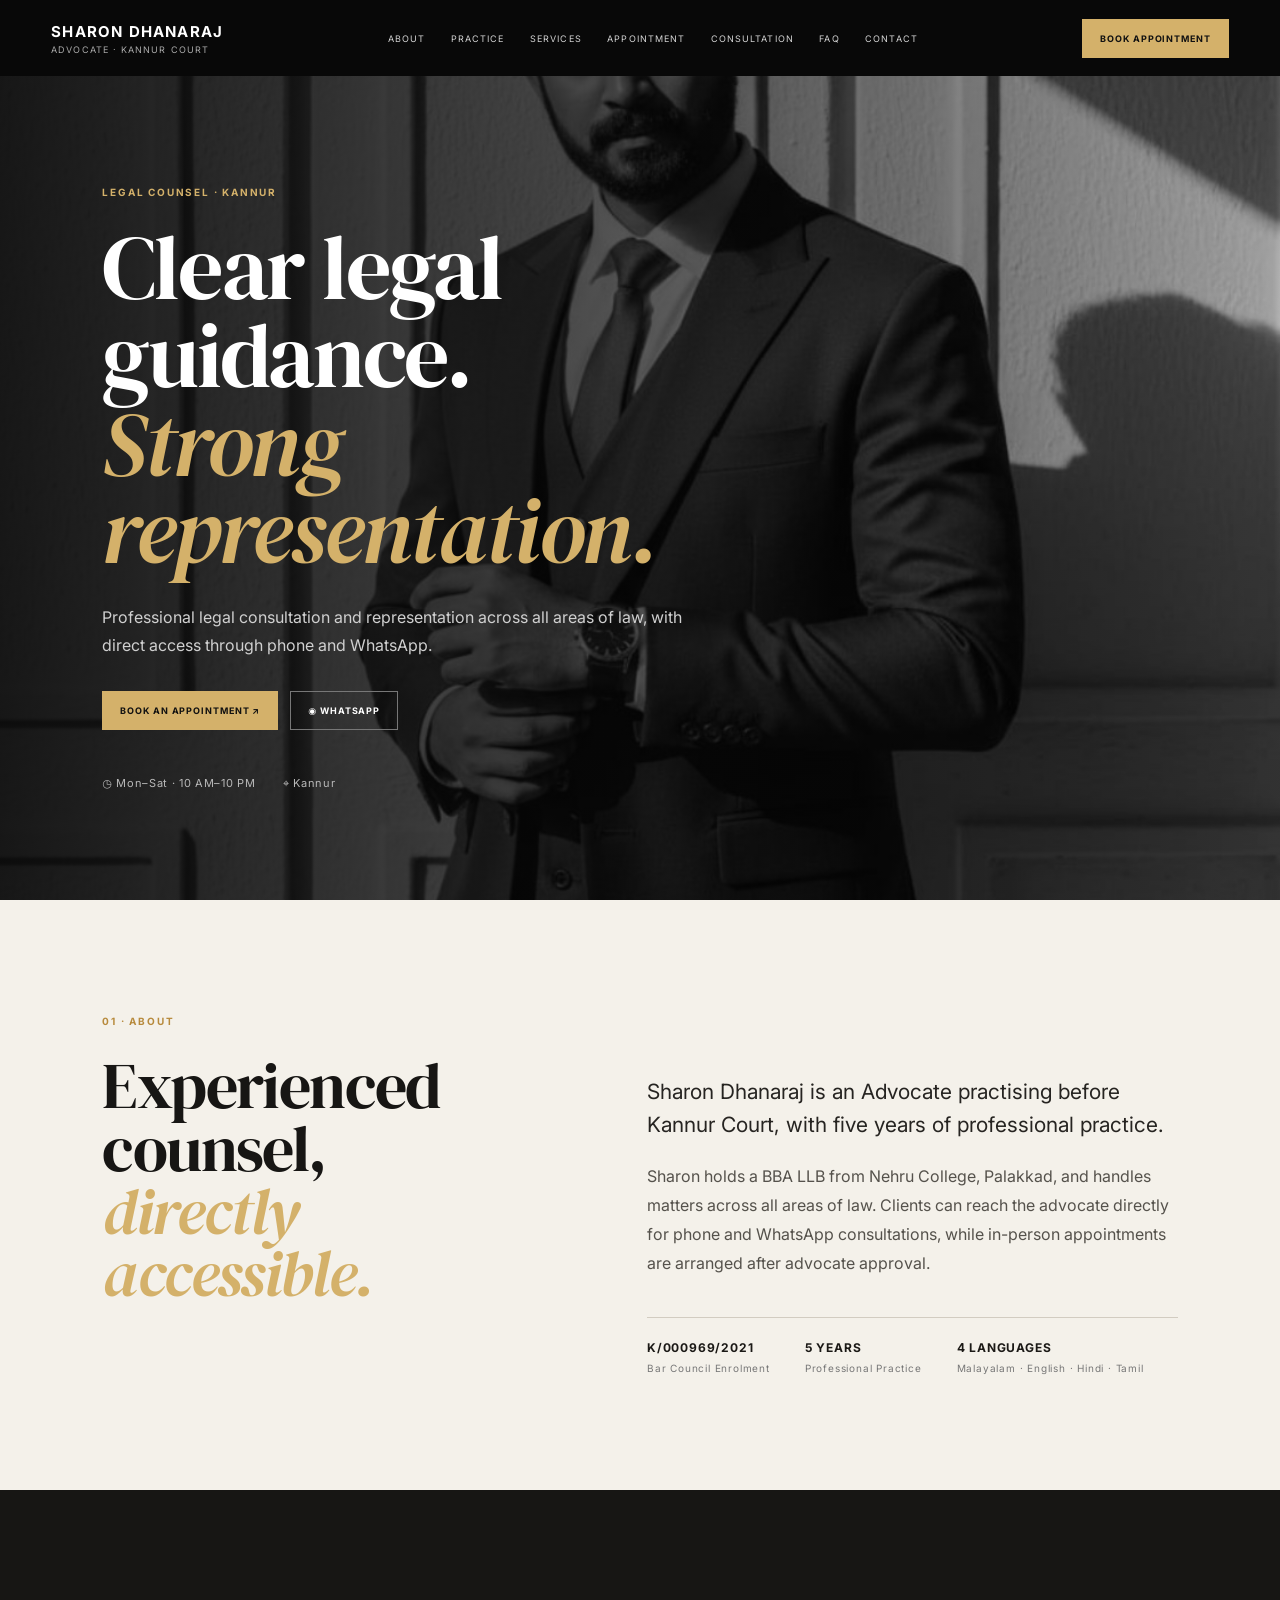
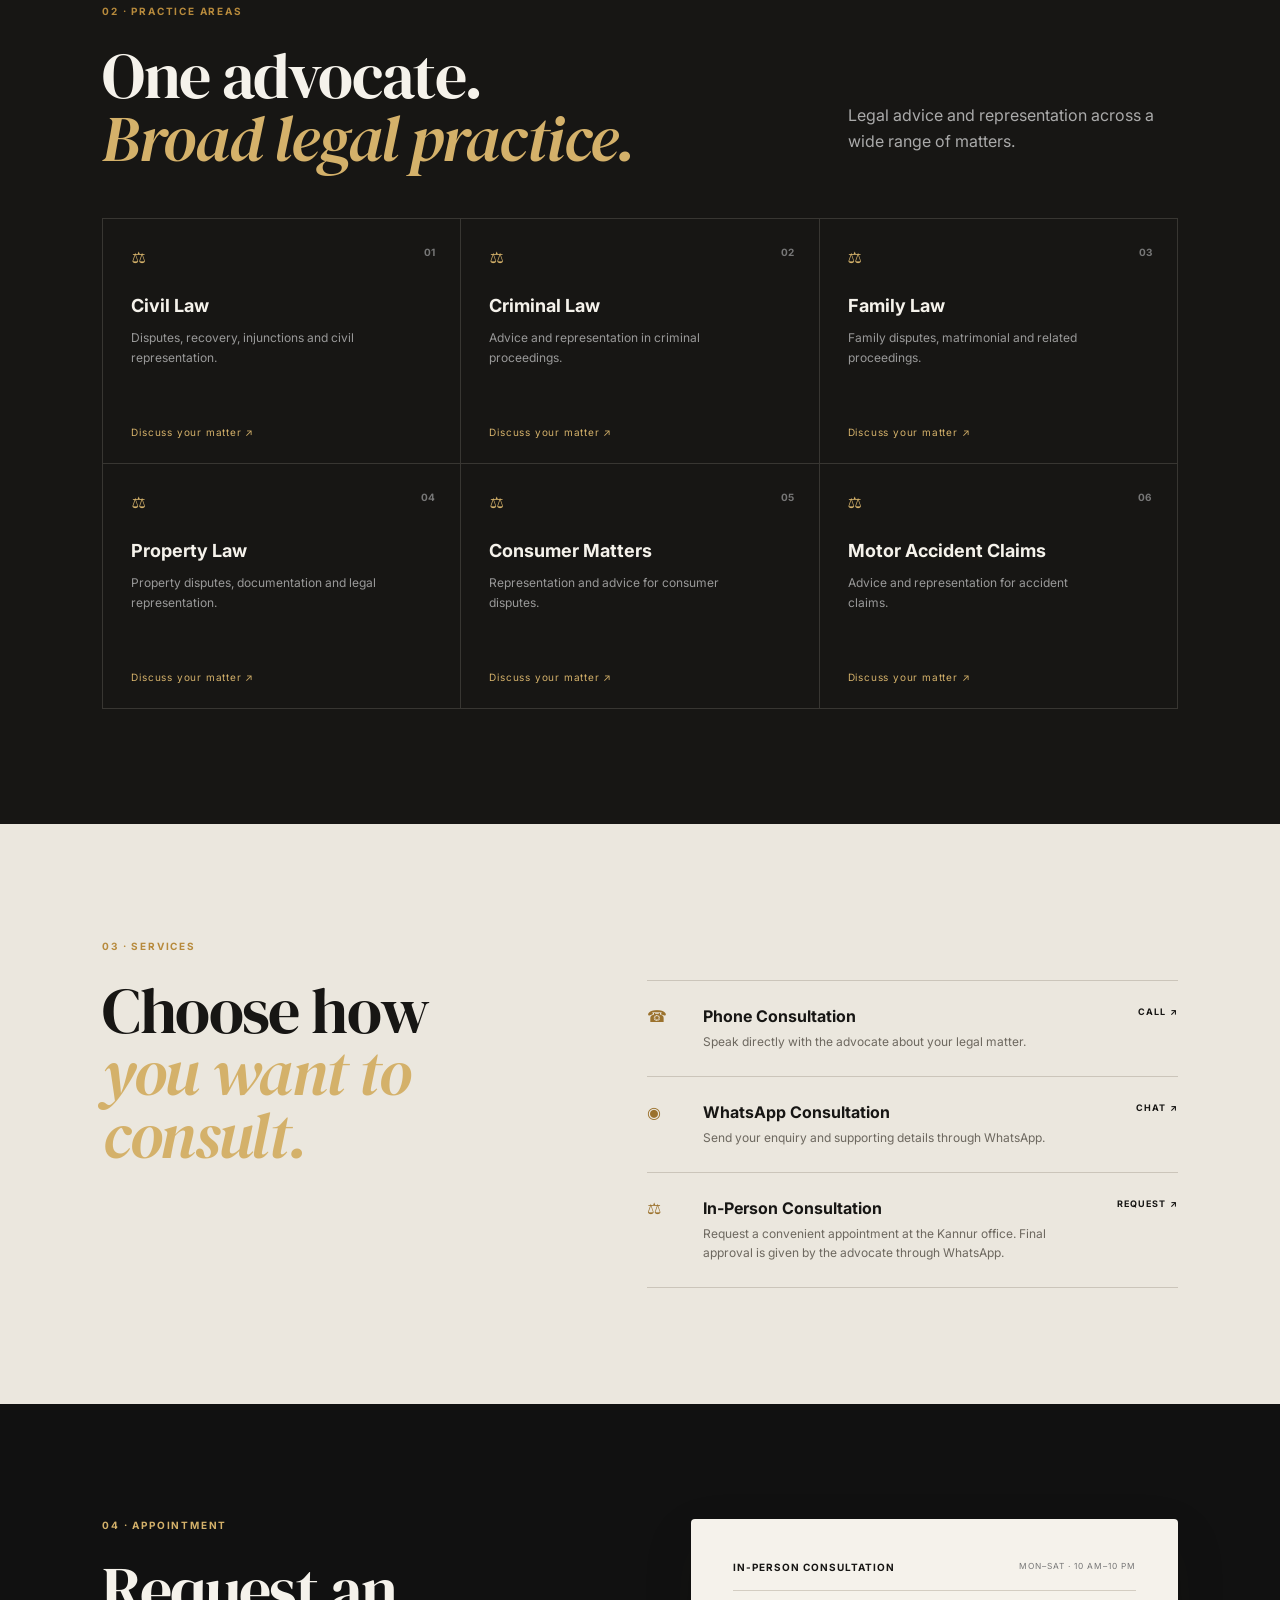
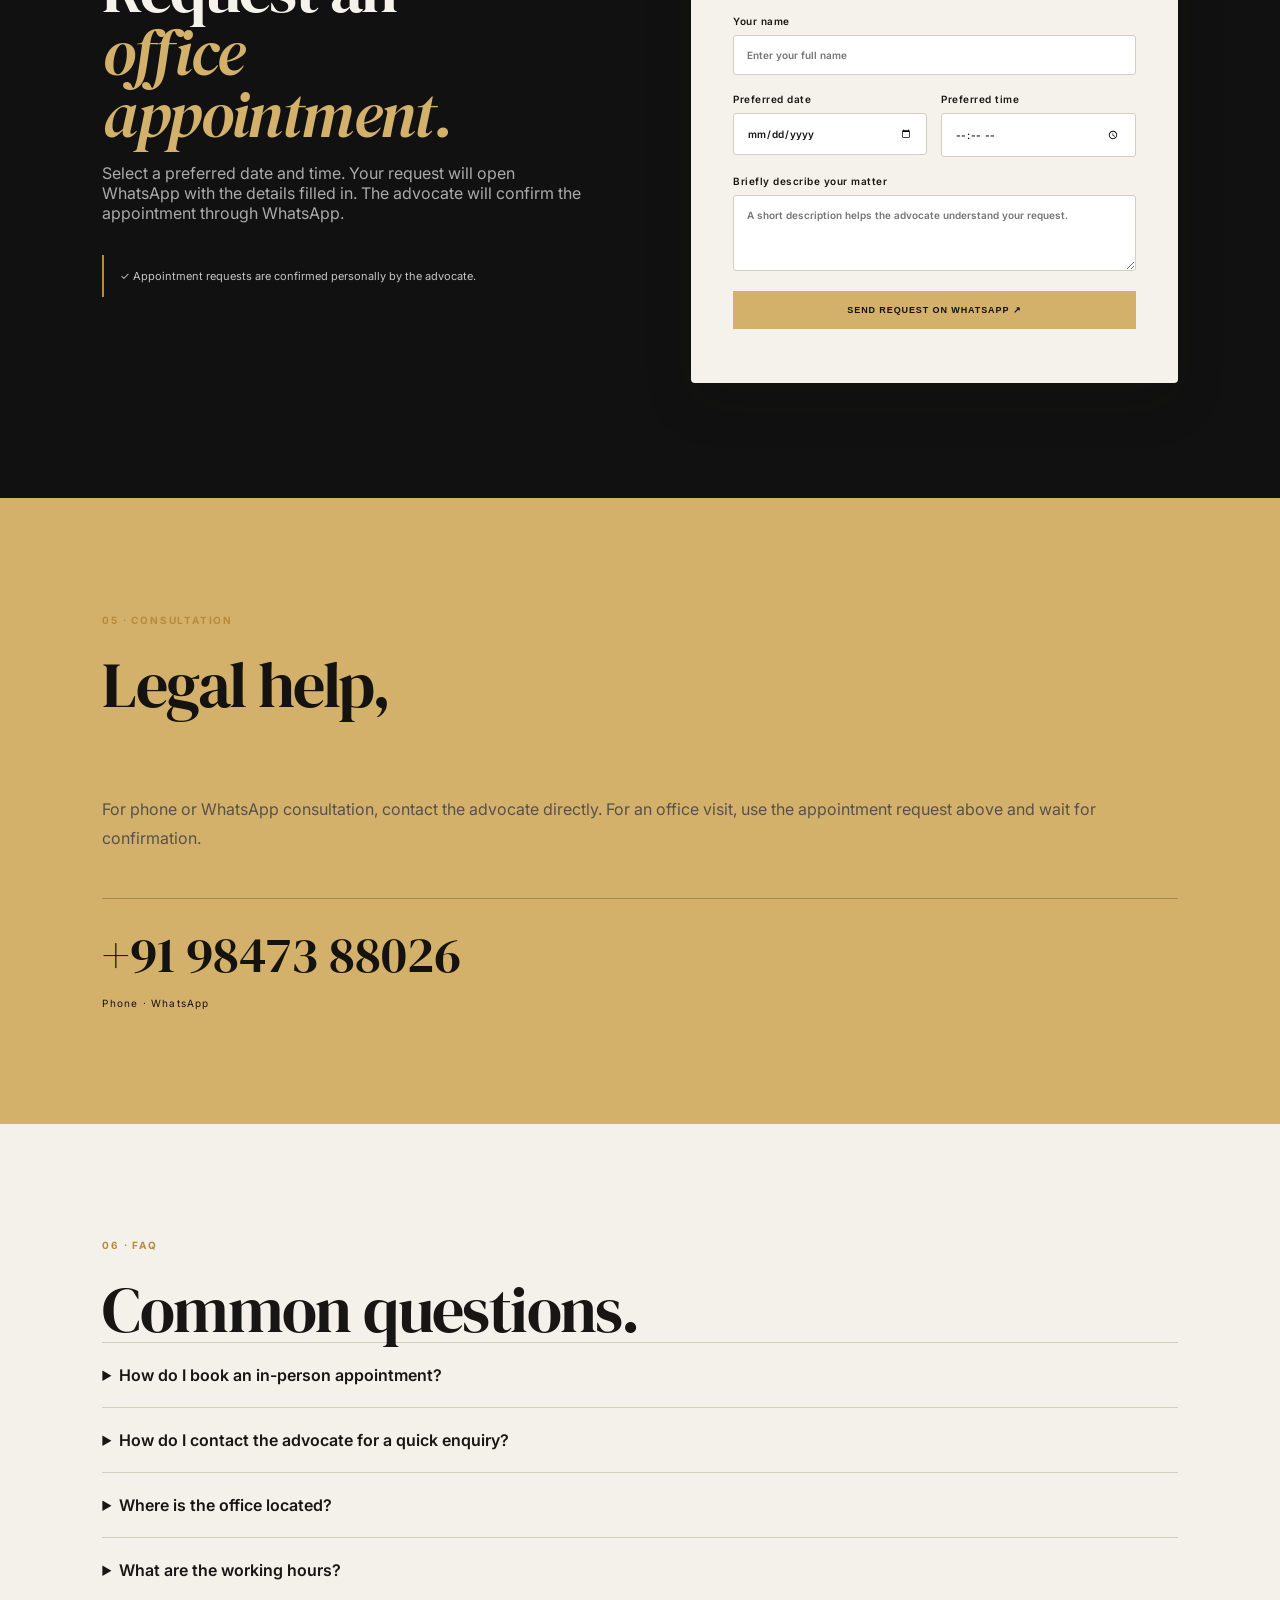
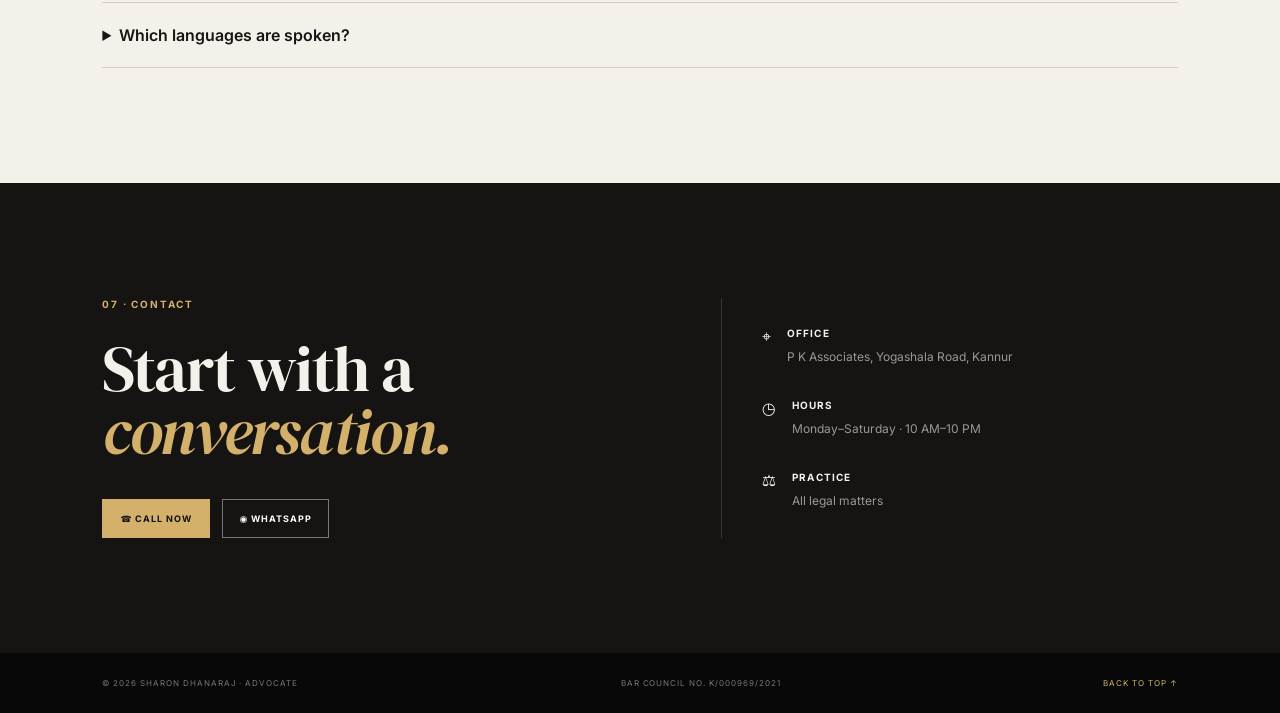
==== index.html @ 0e13aa02 "Add files via upload" ====
<!doctype html>
<html lang="en">
<head>
  <meta charset="utf-8">
  <meta name="viewport" content="width=device-width, initial-scale=1">
  <title>Sharon Dhanaraj | Advocate, Kannur Court</title>
  <meta name="description" content="Sharon Dhanaraj, Advocate practising before Kannur Court. Legal consultation and representation across all areas of law.">
  <link rel="preconnect" href="https://fonts.googleapis.com">
  <link rel="preconnect" href="https://fonts.gstatic.com" crossorigin>
  <link href="https://fonts.googleapis.com/css2?family=DM+Serif+Display&family=Inter:wght@400;500;600;700&display=swap" rel="stylesheet">
  <link rel="stylesheet" href="style.css">
</head>
<body>
<header class="nav">
  <a class="brand" href="#home"><span>SHARON DHANARAJ</span><small>ADVOCATE · KANNUR COURT</small></a>
  <nav class="nav-links">
    <a href="#about">ABOUT</a><a href="#practice">PRACTICE</a><a href="#services">SERVICES</a>
    <a href="#appointment">APPOINTMENT</a><a href="#consultation">CONSULTATION</a><a href="#faq">FAQ</a><a href="#contact">CONTACT</a>
  </nav>
  <a class="nav-cta" href="#appointment">BOOK APPOINTMENT</a>
</header>

<main>
<section id="home" class="hero">
  <div class="hero-image"></div><div class="hero-overlay"></div>
  <div class="hero-content">
    <div class="eyebrow">LEGAL COUNSEL · KANNUR</div>
    <h1>Clear legal guidance.<br><em>Strong representation.</em></h1>
    <p>Professional legal consultation and representation across all areas of law, with direct access through phone and WhatsApp.</p>
    <div class="actions">
      <a class="button" href="#appointment">BOOK AN APPOINTMENT ↗</a>
      <a class="button outline" target="_blank" rel="noopener" href="https://wa.me/919847388026?text=Hello%20Advocate%20Sharon%20Dhanaraj%2C%20I%20would%20like%20to%20discuss%20a%20legal%20matter.">◉ WHATSAPP</a>
    </div>
    <div class="hero-meta"><span>◷ Mon–Sat · 10 AM–10 PM</span><span>⌖ Kannur</span></div>
  </div>
</section>

<section id="about" class="light section">
  <div class="label">01 · ABOUT</div>
  <div class="two-col">
    <h2>Experienced counsel,<br><em>directly accessible.</em></h2>
    <div>
      <p class="lead">Sharon Dhanaraj is an Advocate practising before Kannur Court, with five years of professional practice.</p>
      <p>Sharon holds a BBA LLB from Nehru College, Palakkad, and handles matters across all areas of law. Clients can reach the advocate directly for phone and WhatsApp consultations, while in-person appointments are arranged after advocate approval.</p>
      <div class="credentials">
        <span><strong>K/000969/2021</strong>Bar Council Enrolment</span>
        <span><strong>5 YEARS</strong>Professional Practice</span>
        <span><strong>4 LANGUAGES</strong>Malayalam · English · Hindi · Tamil</span>
      </div>
    </div>
  </div>
</section>

<section id="practice" class="dark section">
  <div class="label">02 · PRACTICE AREAS</div>
  <div class="heading-row"><h2>One advocate.<br><em>Broad legal practice.</em></h2><p>Legal advice and representation across a wide range of matters.</p></div>
  <div class="cards">
    <article><b>01</b><span>⚖</span><h3>Civil Law</h3><p>Disputes, recovery, injunctions and civil representation.</p><a href="#appointment">Discuss your matter ↗</a></article>
    <article><b>02</b><span>⚖</span><h3>Criminal Law</h3><p>Advice and representation in criminal proceedings.</p><a href="#appointment">Discuss your matter ↗</a></article>
    <article><b>03</b><span>⚖</span><h3>Family Law</h3><p>Family disputes, matrimonial and related proceedings.</p><a href="#appointment">Discuss your matter ↗</a></article>
    <article><b>04</b><span>⚖</span><h3>Property Law</h3><p>Property disputes, documentation and legal representation.</p><a href="#appointment">Discuss your matter ↗</a></article>
    <article><b>05</b><span>⚖</span><h3>Consumer Matters</h3><p>Representation and advice for consumer disputes.</p><a href="#appointment">Discuss your matter ↗</a></article>
    <article><b>06</b><span>⚖</span><h3>Motor Accident Claims</h3><p>Advice and representation for accident claims.</p><a href="#appointment">Discuss your matter ↗</a></article>
  </div>
</section>

<section id="services" class="section warm">
  <div class="label">03 · SERVICES</div>
  <div class="two-col">
    <h2>Choose how<br><em>you want to consult.</em></h2>
    <div class="service-list">
      <div><span>☎</span><div><h3>Phone Consultation</h3><p>Speak directly with the advocate about your legal matter.</p></div><a href="tel:+919847388026">CALL ↗</a></div>
      <div><span>◉</span><div><h3>WhatsApp Consultation</h3><p>Send your enquiry and supporting details through WhatsApp.</p></div><a target="_blank" rel="noopener" href="https://wa.me/919847388026?text=Hello%20Advocate%20Sharon%20Dhanaraj%2C%20I%20would%20like%20a%20WhatsApp%20consultation.">CHAT ↗</a></div>
      <div><span>⚖</span><div><h3>In-Person Consultation</h3><p>Request a convenient appointment at the Kannur office. Final approval is given by the advocate through WhatsApp.</p></div><a href="#appointment">REQUEST ↗</a></div>
    </div>
  </div>
</section>

<section id="appointment" class="booking section">
  <div>
    <div class="label">04 · APPOINTMENT</div>
    <h2>Request an<br><em>office appointment.</em></h2>
    <p>Select a preferred date and time. Your request will open WhatsApp with the details filled in. The advocate will confirm the appointment through WhatsApp.</p>
    <div class="approval">✓ Appointment requests are confirmed personally by the advocate.</div>
  </div>
  <form id="booking-form" class="form-card">
    <div class="form-title"><strong>IN-PERSON CONSULTATION</strong><small>MON–SAT · 10 AM–10 PM</small></div>
    <label>Your name<input id="name" required placeholder="Enter your full name"></label>
    <div class="form-row">
      <label>Preferred date<input id="date" type="date" required></label>
      <label>Preferred time<input id="time" type="time" required></label>
    </div>
    <label>Briefly describe your matter<textarea id="matter" rows="4" placeholder="A short description helps the advocate understand your request."></textarea></label>
    <button class="button submit" type="submit">SEND REQUEST ON WHATSAPP ↗</button>
    <p id="status" class="status"></p>
  </form>
</section>

<section id="consultation" class="gold section">
  <div><div class="label">05 · CONSULTATION</div><h2>Legal help,<br><em>without the runaround.</em></h2></div>
  <div><p>For phone or WhatsApp consultation, contact the advocate directly. For an office visit, use the appointment request above and wait for confirmation.</p>
    <div class="big-contact"><a href="tel:+919847388026">+91 98473 88026</a><span>Phone · WhatsApp</span></div>
  </div>
</section>

<section id="faq" class="light section">
  <div class="label">06 · FAQ</div><h2>Common questions.</h2>
  <div class="faq">
    <details><summary>How do I book an in-person appointment?</summary><p>Use the appointment form, select your preferred date and time, then send the request through WhatsApp. The advocate will review the request and confirm it through WhatsApp.</p></details>
    <details><summary>How do I contact the advocate for a quick enquiry?</summary><p>Call +91 98473 88026 or send a WhatsApp message. Both consultation channels use the same number.</p></details>
    <details><summary>Where is the office located?</summary><p>P K Associates, Yogashala Road, Kannur.</p></details>
    <details><summary>What are the working hours?</summary><p>Monday to Saturday, 10:00 AM to 10:00 PM.</p></details>
    <details><summary>Which languages are spoken?</summary><p>Malayalam, English, Hindi and Tamil.</p></details>
  </div>
</section>

<section id="contact" class="contact section">
  <div><div class="label">07 · CONTACT</div><h2>Start with a<br><em>conversation.</em></h2>
    <div class="actions"><a class="button" href="tel:+919847388026">☎ CALL NOW</a><a class="button outline" target="_blank" rel="noopener" href="https://wa.me/919847388026?text=Hello%20Advocate%20Sharon%20Dhanaraj%2C%20I%20would%20like%20to%20make%20a%20legal%20enquiry.">◉ WHATSAPP</a></div>
  </div>
  <div class="contact-details">
    <div>⌖ <span><strong>OFFICE</strong>P K Associates, Yogashala Road, Kannur</span></div>
    <div>◷ <span><strong>HOURS</strong>Monday–Saturday · 10 AM–10 PM</span></div>
    <div>⚖ <span><strong>PRACTICE</strong>All legal matters</span></div>
  </div>
</section>
</main>

<footer><span>© <span id="year"></span> SHARON DHANARAJ · ADVOCATE</span><span>BAR COUNCIL NO. K/000969/2021</span><a href="#home">BACK TO TOP ↑</a></footer>
<script src="script.js"></script>
</body>
</html>
---- style.css ----
*{box-sizing:border-box}html{scroll-behavior:smooth}body{margin:0;font-family:Inter,system-ui,sans-serif;color:#171614;background:#f4f1ea}a{text-decoration:none;color:inherit}.nav{height:76px;background:#080808;color:#fff;display:flex;align-items:center;justify-content:space-between;padding:0 clamp(18px,4vw,64px);position:sticky;top:0;z-index:20}.brand{display:flex;flex-direction:column;gap:3px}.brand span{font-size:15px;font-weight:700;letter-spacing:.08em}.brand small{font-size:9px;color:#aaa;letter-spacing:.12em}.nav-links{display:flex;gap:clamp(10px,2vw,28px)}.nav-links a{font-size:9px;letter-spacing:.12em;color:#d5d5d5}.nav-links a:hover{color:#d4b16a}.nav-cta,.button{background:#d4b16a;color:#111;padding:13px 17px;font-size:9px;font-weight:700;letter-spacing:.1em;border:1px solid #d4b16a;display:inline-block}.button.outline{background:transparent;color:#fff;border-color:#777}.section{padding:clamp(72px,9vw,128px) clamp(24px,8vw,120px)}.label{font-size:10px;font-weight:700;letter-spacing:.18em;color:#b78a3c;margin-bottom:28px}.hero{min-height:calc(100vh - 76px);position:relative;display:flex;align-items:center;background:#161616;color:#fff}.hero-image{position:absolute;inset:0;background-image:url('advocate-photo.jpg');background-size:cover;background-position:center;filter:grayscale(1)}.hero-overlay{position:absolute;inset:0;background:linear-gradient(90deg,rgba(7,7,7,.92),rgba(7,7,7,.70) 45%,rgba(7,7,7,.25))}.hero-content{position:relative;z-index:2;max-width:850px;padding:100px clamp(24px,8vw,120px)}.eyebrow{font-size:10px;font-weight:700;letter-spacing:.18em;color:#d4b16a;margin-bottom:26px}.hero h1,h2{font-family:"DM Serif Display",Georgia,serif;font-weight:400;line-height:.98;letter-spacing:-.025em}.hero h1{font-size:clamp(54px,7vw,94px);margin:0 0 28px}.hero em,h2 em{font-style:italic;color:#d4b16a}.hero p{max-width:610px;color:#d0d0d0;font-size:16px;line-height:1.75;margin-bottom:32px}.actions{display:flex;gap:12px;flex-wrap:wrap}.hero-meta{display:flex;gap:28px;margin-top:46px;color:#b9b9b9;font-size:11px;letter-spacing:.06em}.light{background:#f4f1ea}.warm{background:#ebe7de}.dark{background:#171614;color:#f5f2eb}.gold{background:#d4b16a;color:#15130f}.two-col{display:grid;grid-template-columns:1fr 1.2fr;gap:clamp(40px,8vw,140px)}h2{font-size:clamp(42px,5vw,68px);margin:0}.light p,.warm p,.gold p{font-size:16px;line-height:1.8;color:#55524c}.lead{font-size:21px!important;color:#262421!important;line-height:1.55!important}.credentials{border-top:1px solid #d2ccc1;margin-top:40px;padding-top:22px;display:flex;gap:35px;flex-wrap:wrap}.credentials span{display:flex;flex-direction:column;gap:7px;color:#777;font-size:10px;letter-spacing:.08em}.credentials strong{font-size:12px;color:#1b1916}.heading-row{display:flex;justify-content:space-between;align-items:end;gap:30px;margin:28px 0 48px}.heading-row p{max-width:330px;color:#aaa;line-height:1.6}.cards{display:grid;grid-template-columns:repeat(3,1fr);border-top:1px solid #383632;border-left:1px solid #383632}.cards article{min-height:245px;border-right:1px solid #383632;border-bottom:1px solid #383632;padding:28px;position:relative}.cards article>b{position:absolute;right:25px;top:27px;font-size:10px;color:#777}.cards article>span{display:block;color:#d4b16a;margin-bottom:28px}.cards h3{font-size:18px;margin:0 0 12px}.cards p{font-size:12px;line-height:1.65;color:#999;max-width:260px}.cards a{position:absolute;bottom:25px;color:#d4b16a;font-size:10px;letter-spacing:.08em}.service-list{border-top:1px solid #cbc5ba}.service-list>div{display:grid;grid-template-columns:36px 1fr auto;gap:20px;padding:25px 0;border-bottom:1px solid #cbc5ba;align-items:start}.service-list>div>span{color:#9b722d}.service-list h3{margin:0 0 6px;font-size:16px}.service-list p{margin:0;color:#6d685f;font-size:12px;line-height:1.6}.service-list a{font-size:9px;font-weight:700;letter-spacing:.12em}.booking{background:#111;color:#f5f2eb;display:grid;grid-template-columns:1fr 1fr;gap:clamp(40px,8vw,120px)}.booking .label{color:#d4b16a}.booking p{color:#aaa}.approval{border-left:2px solid #b78a3c;padding:14px 16px;margin-top:32px;font-size:11px;color:#c5c5c5;max-width:430px}.form-card{background:#f5f2eb;color:#171614;padding:clamp(25px,4vw,42px);border-radius:4px;box-shadow:0 20px 50px rgba(20,18,14,.14)}.form-title{display:flex;justify-content:space-between;border-bottom:1px solid #d3cdc2;padding-bottom:17px;margin-bottom:24px;font-size:10px;letter-spacing:.1em}.form-title small{color:#777}.form-card label{display:block;font-size:10px;font-weight:600;letter-spacing:.05em;margin-bottom:18px}.form-card input,.form-card textarea{width:100%;margin-top:8px;background:#fff;border:1px solid #d3cdc2;border-radius:3px;padding:13px;font:inherit;color:#171614}.form-row{display:grid;grid-template-columns:1fr 1fr;gap:14px}.submit{width:100%;cursor:pointer}.status{margin:12px 0 0!important;font-size:11px!important;color:#35664a!important}.big-contact{margin-top:45px;border-top:1px solid rgba(20,18,14,.25);padding-top:20px;display:flex;flex-direction:column;gap:8px}.big-contact a{font-family:"DM Serif Display",Georgia,serif;font-size:clamp(32px,4vw,52px)}.big-contact span{font-size:10px;letter-spacing:.12em}.faq h2{margin:25px 0 50px}.faq details{border-top:1px solid #d2ccc1;padding:22px 0}.faq details:last-child{border-bottom:1px solid #d2ccc1}.faq summary{cursor:pointer;font-weight:600}.faq p{margin:16px 0 0!important;font-size:14px!important}.contact{background:#151412;color:#f4f1ea;display:grid;grid-template-columns:1.2fr 1fr;gap:70px}.contact .label{color:#d4b16a}.contact h2{margin:25px 0 35px}.contact-details{border-left:1px solid #383632;padding-left:40px;display:flex;flex-direction:column;justify-content:center;gap:32px}.contact-details>div{display:flex;gap:16px}.contact-details span{display:flex;flex-direction:column;gap:7px;font-size:12px;color:#999;line-height:1.5}.contact-details strong{color:#f4f1ea;font-size:10px;letter-spacing:.12em}footer{background:#080808;color:#777;padding:25px clamp(24px,8vw,120px);display:flex;justify-content:space-between;gap:20px;font-size:8px;letter-spacing:.12em}footer a{color:#d4b16a}@media(max-width:900px){.nav-links{display:none}.nav-cta{display:none}.two-col,.booking,.contact{grid-template-columns:1fr}.cards{grid-template-columns:1fr 1fr}.heading-row{display:block}.heading-row p{margin-top:20px}.contact-details{border-left:0;border-top:1px solid #383632;padding:30px 0 0}}@media(max-width:600px){.nav{height:66px}.brand span{font-size:13px}.hero{min-height:760px}.hero h1{font-size:54px}.hero p{font-size:14px}.hero-meta{flex-direction:column;gap:10px}.cards{grid-template-columns:1fr}.form-row{grid-template-columns:1fr}.section{padding-top:72px;padding-bottom:72px}footer{flex-direction:column}}
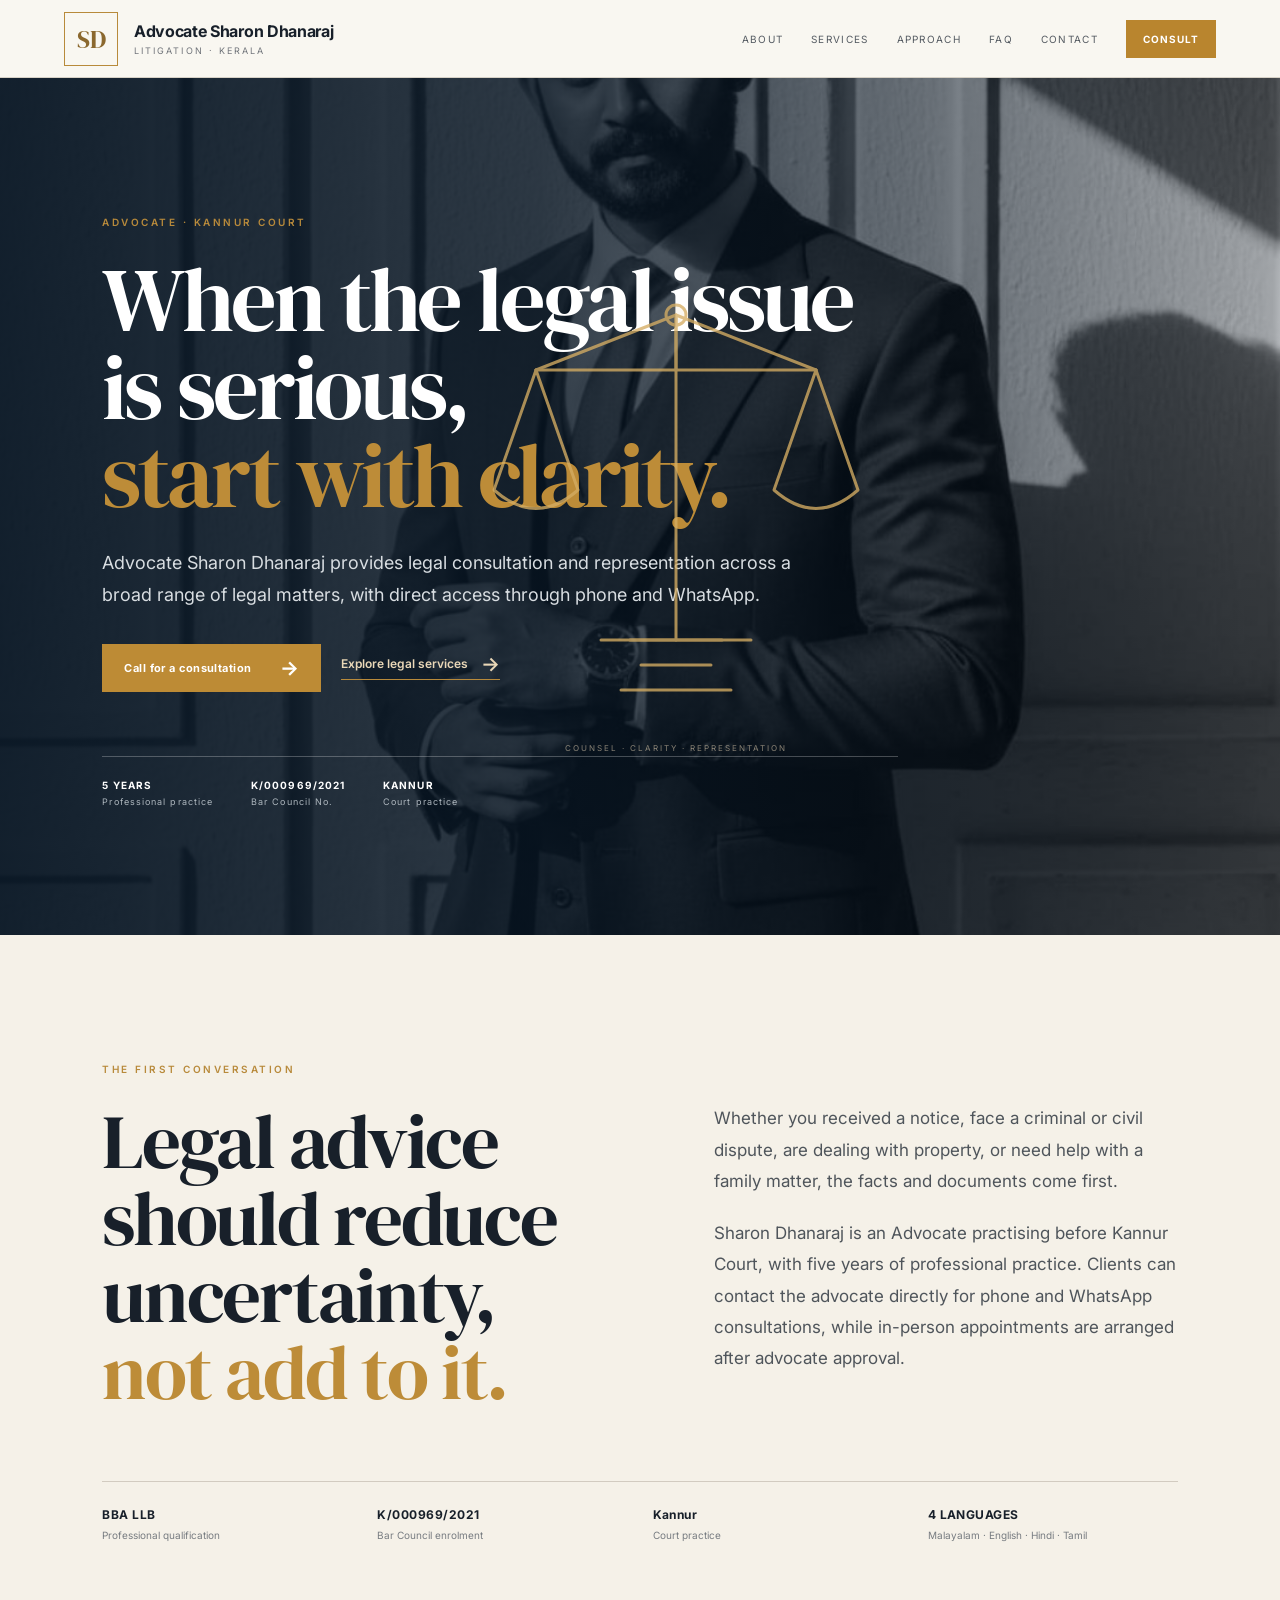
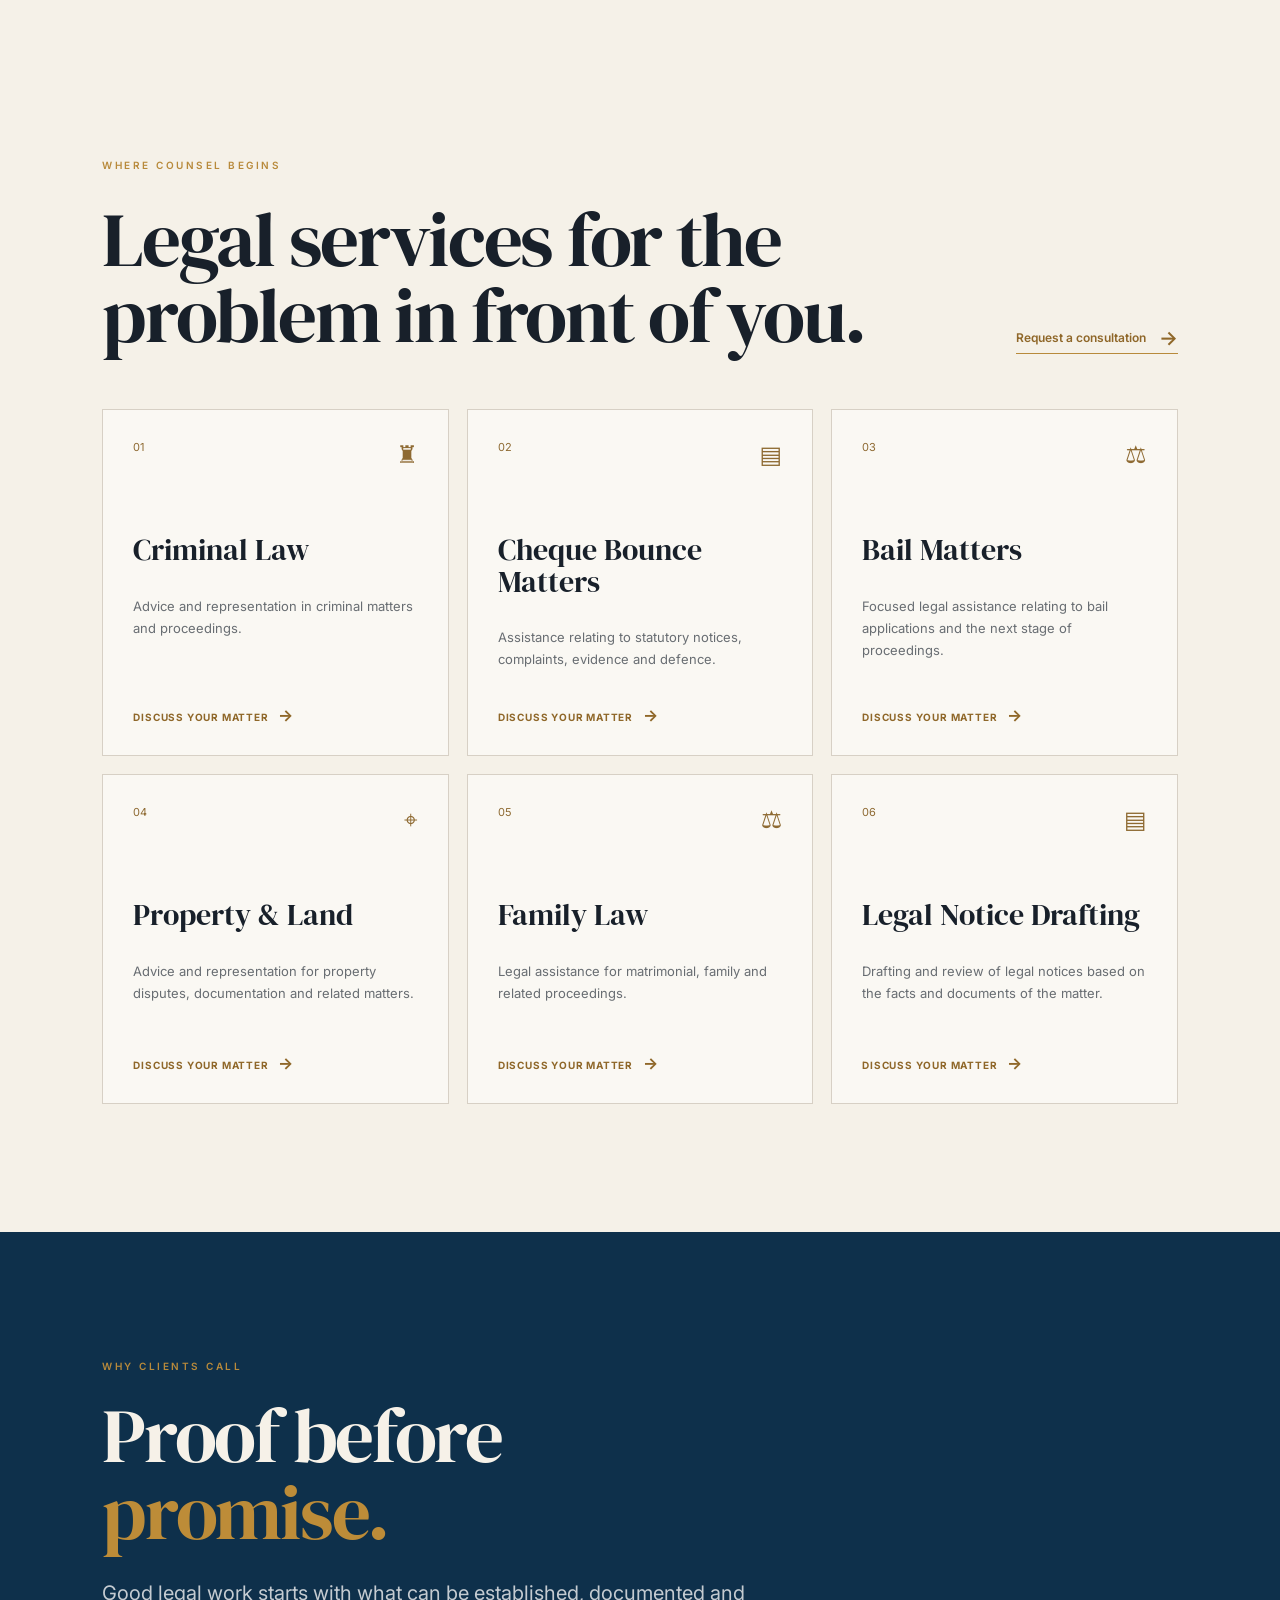
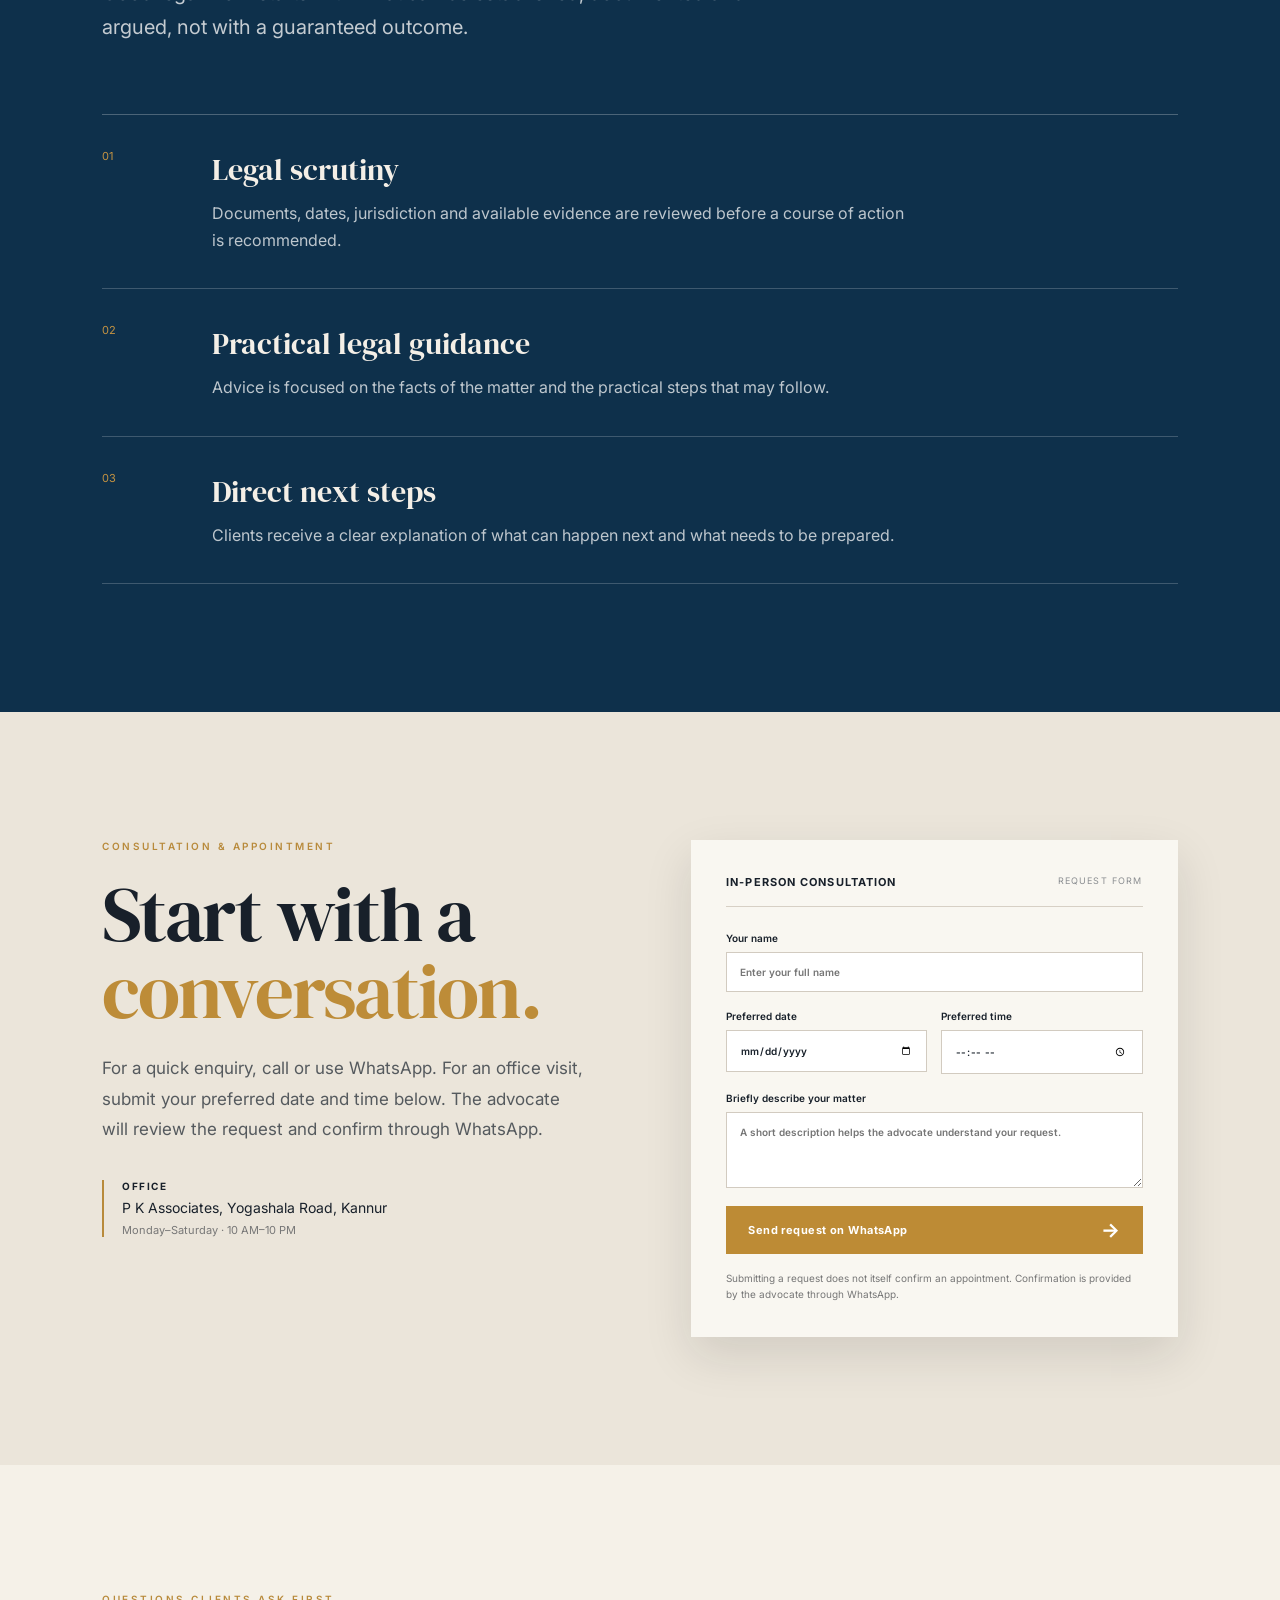
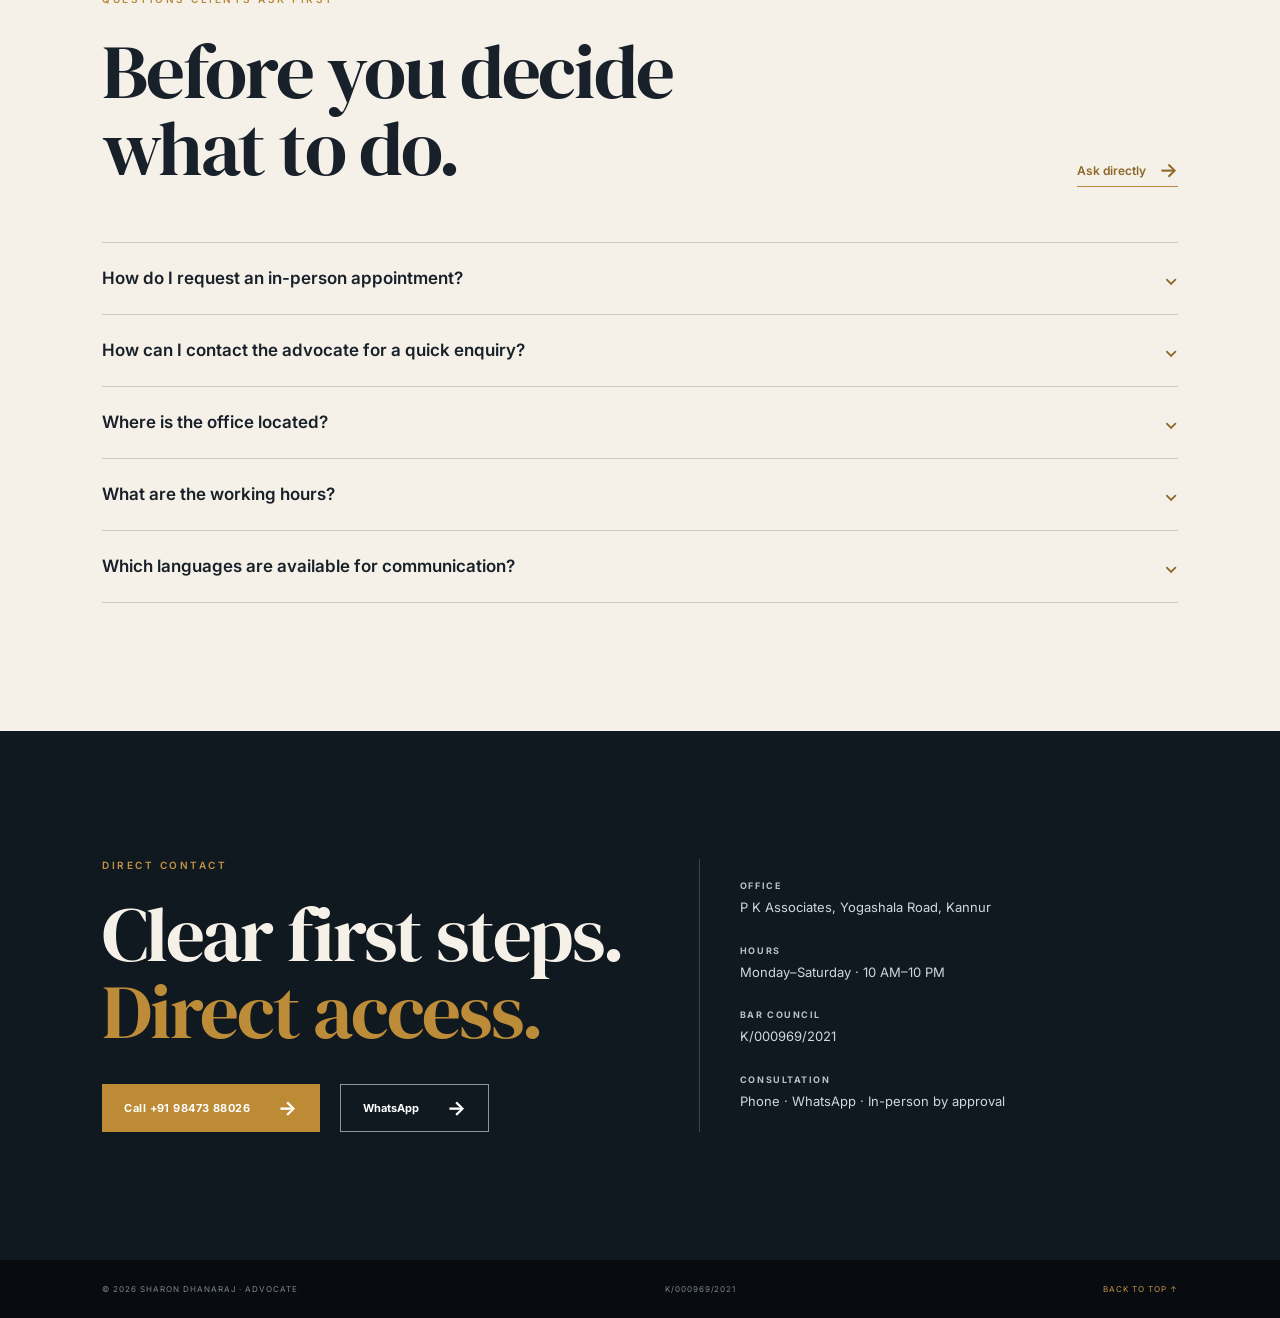
==== commit a64d7975: "Add files via upload" ====
--- a/index.html
+++ b/index.html
@@ -3,130 +3,300 @@
 <head>
   <meta charset="utf-8">
   <meta name="viewport" content="width=device-width, initial-scale=1">
-  <title>Sharon Dhanaraj | Advocate, Kannur Court</title>
-  <meta name="description" content="Sharon Dhanaraj, Advocate practising before Kannur Court. Legal consultation and representation across all areas of law.">
+  <title>Advocate Sharon Dhanaraj | Kannur Court</title>
+  <meta name="description" content="Advocate Sharon Dhanaraj provides legal consultation and representation for civil, criminal, family, property, consumer and motor accident matters in Kannur.">
+  <meta name="author" content="Advocate Sharon Dhanaraj">
+  <meta name="robots" content="index, follow">
+  <link rel="canonical" href="https://www-advsharondharaj-com.github.io/Adv.Sharon-Dhanaraj/">
+  <meta property="og:title" content="Advocate Sharon Dhanaraj | Kannur Court">
+  <meta property="og:description" content="Legal consultation and representation by Advocate Sharon Dhanaraj in Kannur.">
+  <meta property="og:type" content="website">
+  <meta property="og:url" content="https://www-advsharondharaj-com.github.io/Adv.Sharon-Dhanaraj/">
+  <meta property="og:image" content="advocate-photo.jpg">
+
   <link rel="preconnect" href="https://fonts.googleapis.com">
   <link rel="preconnect" href="https://fonts.gstatic.com" crossorigin>
   <link href="https://fonts.googleapis.com/css2?family=DM+Serif+Display&family=Inter:wght@400;500;600;700&display=swap" rel="stylesheet">
   <link rel="stylesheet" href="style.css">
+
+  <script type="application/ld+json">
+  {
+    "@context":"https://schema.org",
+    "@type":"Person",
+    "name":"Sharon Dhanaraj",
+    "jobTitle":"Advocate",
+    "telephone":"+91 98473 88026",
+    "knowsLanguage":["Malayalam","English","Hindi","Tamil"],
+    "address":{
+      "@type":"PostalAddress",
+      "streetAddress":"P K Associates, Yogashala Road",
+      "addressLocality":"Kannur",
+      "addressCountry":"IN"
+    },
+    "url":"https://www-advsharondharaj-com.github.io/Adv.Sharon-Dhanaraj/"
+  }
+  </script>
 </head>
 <body>
-<header class="nav">
-  <a class="brand" href="#home"><span>SHARON DHANARAJ</span><small>ADVOCATE · KANNUR COURT</small></a>
-  <nav class="nav-links">
-    <a href="#about">ABOUT</a><a href="#practice">PRACTICE</a><a href="#services">SERVICES</a>
-    <a href="#appointment">APPOINTMENT</a><a href="#consultation">CONSULTATION</a><a href="#faq">FAQ</a><a href="#contact">CONTACT</a>
+
+<header class="site-header">
+  <a class="brand" href="#home" aria-label="Advocate Sharon Dhanaraj home">
+    <span class="brand-mark">SD</span>
+    <span class="brand-text">
+      <strong>Advocate Sharon Dhanaraj</strong>
+      <small>LITIGATION · KERALA</small>
+    </span>
+  </a>
+
+  <nav class="desktop-nav" aria-label="Main navigation">
+    <a href="#about">About</a>
+    <a href="#services">Services</a>
+    <a href="#approach">Approach</a>
+    <a href="#faq">FAQ</a>
+    <a href="#contact">Contact</a>
   </nav>
-  <a class="nav-cta" href="#appointment">BOOK APPOINTMENT</a>
+
+  <a class="header-cta" href="#appointment">Consult</a>
+  <button class="menu-toggle" id="menu-toggle" aria-label="Open menu" aria-expanded="false">☰</button>
 </header>
 
+<div class="mobile-menu" id="mobile-menu">
+  <a href="#about">About</a>
+  <a href="#services">Legal Services</a>
+  <a href="#approach">Why Clients Call</a>
+  <a href="#faq">FAQ</a>
+  <a href="#appointment">Appointment</a>
+  <a href="#contact">Contact</a>
+</div>
+
 <main>
-<section id="home" class="hero">
-  <div class="hero-image"></div><div class="hero-overlay"></div>
-  <div class="hero-content">
-    <div class="eyebrow">LEGAL COUNSEL · KANNUR</div>
-    <h1>Clear legal guidance.<br><em>Strong representation.</em></h1>
-    <p>Professional legal consultation and representation across all areas of law, with direct access through phone and WhatsApp.</p>
-    <div class="actions">
-      <a class="button" href="#appointment">BOOK AN APPOINTMENT ↗</a>
-      <a class="button outline" target="_blank" rel="noopener" href="https://wa.me/919847388026?text=Hello%20Advocate%20Sharon%20Dhanaraj%2C%20I%20would%20like%20to%20discuss%20a%20legal%20matter.">◉ WHATSAPP</a>
-    </div>
-    <div class="hero-meta"><span>◷ Mon–Sat · 10 AM–10 PM</span><span>⌖ Kannur</span></div>
-  </div>
-</section>
-
-<section id="about" class="light section">
-  <div class="label">01 · ABOUT</div>
-  <div class="two-col">
-    <h2>Experienced counsel,<br><em>directly accessible.</em></h2>
+  <section id="home" class="hero">
+    <div class="hero-photo"></div>
+    <div class="hero-shade"></div>
+    <div class="hero-inner">
+      <p class="eyebrow">ADVOCATE · KANNUR COURT</p>
+      <h1>When the legal issue is serious,<br><em>start with clarity.</em></h1>
+      <p class="hero-copy">Advocate Sharon Dhanaraj provides legal consultation and representation across a broad range of legal matters, with direct access through phone and WhatsApp.</p>
+      <div class="legal-drawing" aria-hidden="true">
+        <svg viewBox="0 0 520 520" xmlns="http://www.w3.org/2000/svg">
+          <g class="draw-group">
+            <path d="M260 70 V395"/>
+            <path d="M185 395 H335"/>
+            <path d="M120 125 H400"/>
+            <path d="M260 70 L120 125 M260 70 L400 125"/>
+            <path d="M120 125 L78 245 Q120 282 162 245 Z"/>
+            <path d="M400 125 L358 245 Q400 282 442 245 Z"/>
+            <path d="M260 70 L260 125"/>
+            <path d="M214 395 H306"/>
+            <path d="M225 420 H295"/>
+            <path d="M205 445 H315"/>
+            <circle cx="260" cy="70" r="10"/>
+          </g>
+        </svg>
+        <span>COUNSEL · CLARITY · REPRESENTATION</span>
+      </div>
+      <div class="hero-actions">
+        <a class="gold-button" href="tel:+919847388026">Call for a consultation <span>→</span></a>
+        <a class="text-link light-link" href="#services">Explore legal services <span>→</span></a>
+      </div>
+      <div class="hero-facts">
+        <span><strong>5 YEARS</strong> Professional practice</span>
+        <span><strong>K/000969/2021</strong> Bar Council No.</span>
+        <span><strong>KANNUR</strong> Court practice</span>
+      </div>
+    </div>
+  </section>
+
+  <section id="about" class="cream section intro-section">
+    <div class="section-label">THE FIRST CONVERSATION</div>
+    <div class="split">
+      <div>
+        <h2>Legal advice should reduce uncertainty,<br><em>not add to it.</em></h2>
+      </div>
+      <div class="intro-copy">
+        <p>Whether you received a notice, face a criminal or civil dispute, are dealing with property, or need help with a family matter, the facts and documents come first.</p>
+        <p>Sharon Dhanaraj is an Advocate practising before Kannur Court, with five years of professional practice. Clients can contact the advocate directly for phone and WhatsApp consultations, while in-person appointments are arranged after advocate approval.</p>
+      </div>
+    </div>
+
+    <div class="credentials-row">
+      <div><strong>BBA LLB</strong><span>Professional qualification</span></div>
+      <div><strong>K/000969/2021</strong><span>Bar Council enrolment</span></div>
+      <div><strong>Kannur</strong><span>Court practice</span></div>
+      <div><strong>4 LANGUAGES</strong><span>Malayalam · English · Hindi · Tamil</span></div>
+    </div>
+  </section>
+
+  <section id="services" class="cream section services-section">
+    <div class="section-label">WHERE COUNSEL BEGINS</div>
+    <div class="service-heading">
+      <h2>Legal services for the<br>problem in front of you.</h2>
+      <a class="text-link" href="#appointment">Request a consultation <span>→</span></a>
+    </div>
+
+    <div class="service-grid">
+      <article class="service-card">
+        <div class="service-top"><span>01</span><span class="service-icon">♜</span></div>
+        <h3>Criminal Law</h3>
+        <p>Advice and representation in criminal matters and proceedings.</p>
+        <a href="#appointment">Discuss your matter <span>→</span></a>
+      </article>
+
+      <article class="service-card">
+        <div class="service-top"><span>02</span><span class="service-icon">▤</span></div>
+        <h3>Cheque Bounce Matters</h3>
+        <p>Assistance relating to statutory notices, complaints, evidence and defence.</p>
+        <a href="#appointment">Discuss your matter <span>→</span></a>
+      </article>
+
+      <article class="service-card">
+        <div class="service-top"><span>03</span><span class="service-icon">⚖</span></div>
+        <h3>Bail Matters</h3>
+        <p>Focused legal assistance relating to bail applications and the next stage of proceedings.</p>
+        <a href="#appointment">Discuss your matter <span>→</span></a>
+      </article>
+
+      <article class="service-card">
+        <div class="service-top"><span>04</span><span class="service-icon">⌖</span></div>
+        <h3>Property &amp; Land</h3>
+        <p>Advice and representation for property disputes, documentation and related matters.</p>
+        <a href="#appointment">Discuss your matter <span>→</span></a>
+      </article>
+
+      <article class="service-card">
+        <div class="service-top"><span>05</span><span class="service-icon">⚖</span></div>
+        <h3>Family Law</h3>
+        <p>Legal assistance for matrimonial, family and related proceedings.</p>
+        <a href="#appointment">Discuss your matter <span>→</span></a>
+      </article>
+
+      <article class="service-card">
+        <div class="service-top"><span>06</span><span class="service-icon">▤</span></div>
+        <h3>Legal Notice Drafting</h3>
+        <p>Drafting and review of legal notices based on the facts and documents of the matter.</p>
+        <a href="#appointment">Discuss your matter <span>→</span></a>
+      </article>
+    </div>
+  </section>
+
+  <section id="approach" class="navy section approach-section">
+    <div class="section-label">WHY CLIENTS CALL</div>
+    <h2>Proof before<br><em>promise.</em></h2>
+    <p class="approach-lead">Good legal work starts with what can be established, documented and argued, not with a guaranteed outcome.</p>
+
+    <div class="approach-list">
+      <div>
+        <span>01</span>
+        <div><h3>Legal scrutiny</h3><p>Documents, dates, jurisdiction and available evidence are reviewed before a course of action is recommended.</p></div>
+      </div>
+      <div>
+        <span>02</span>
+        <div><h3>Practical legal guidance</h3><p>Advice is focused on the facts of the matter and the practical steps that may follow.</p></div>
+      </div>
+      <div>
+        <span>03</span>
+        <div><h3>Direct next steps</h3><p>Clients receive a clear explanation of what can happen next and what needs to be prepared.</p></div>
+      </div>
+    </div>
+  </section>
+
+  <section id="appointment" class="appointment section">
     <div>
-      <p class="lead">Sharon Dhanaraj is an Advocate practising before Kannur Court, with five years of professional practice.</p>
-      <p>Sharon holds a BBA LLB from Nehru College, Palakkad, and handles matters across all areas of law. Clients can reach the advocate directly for phone and WhatsApp consultations, while in-person appointments are arranged after advocate approval.</p>
-      <div class="credentials">
-        <span><strong>K/000969/2021</strong>Bar Council Enrolment</span>
-        <span><strong>5 YEARS</strong>Professional Practice</span>
-        <span><strong>4 LANGUAGES</strong>Malayalam · English · Hindi · Tamil</span>
-      </div>
-    </div>
-  </div>
-</section>
-
-<section id="practice" class="dark section">
-  <div class="label">02 · PRACTICE AREAS</div>
-  <div class="heading-row"><h2>One advocate.<br><em>Broad legal practice.</em></h2><p>Legal advice and representation across a wide range of matters.</p></div>
-  <div class="cards">
-    <article><b>01</b><span>⚖</span><h3>Civil Law</h3><p>Disputes, recovery, injunctions and civil representation.</p><a href="#appointment">Discuss your matter ↗</a></article>
-    <article><b>02</b><span>⚖</span><h3>Criminal Law</h3><p>Advice and representation in criminal proceedings.</p><a href="#appointment">Discuss your matter ↗</a></article>
-    <article><b>03</b><span>⚖</span><h3>Family Law</h3><p>Family disputes, matrimonial and related proceedings.</p><a href="#appointment">Discuss your matter ↗</a></article>
-    <article><b>04</b><span>⚖</span><h3>Property Law</h3><p>Property disputes, documentation and legal representation.</p><a href="#appointment">Discuss your matter ↗</a></article>
-    <article><b>05</b><span>⚖</span><h3>Consumer Matters</h3><p>Representation and advice for consumer disputes.</p><a href="#appointment">Discuss your matter ↗</a></article>
-    <article><b>06</b><span>⚖</span><h3>Motor Accident Claims</h3><p>Advice and representation for accident claims.</p><a href="#appointment">Discuss your matter ↗</a></article>
-  </div>
-</section>
-
-<section id="services" class="section warm">
-  <div class="label">03 · SERVICES</div>
-  <div class="two-col">
-    <h2>Choose how<br><em>you want to consult.</em></h2>
-    <div class="service-list">
-      <div><span>☎</span><div><h3>Phone Consultation</h3><p>Speak directly with the advocate about your legal matter.</p></div><a href="tel:+919847388026">CALL ↗</a></div>
-      <div><span>◉</span><div><h3>WhatsApp Consultation</h3><p>Send your enquiry and supporting details through WhatsApp.</p></div><a target="_blank" rel="noopener" href="https://wa.me/919847388026?text=Hello%20Advocate%20Sharon%20Dhanaraj%2C%20I%20would%20like%20a%20WhatsApp%20consultation.">CHAT ↗</a></div>
-      <div><span>⚖</span><div><h3>In-Person Consultation</h3><p>Request a convenient appointment at the Kannur office. Final approval is given by the advocate through WhatsApp.</p></div><a href="#appointment">REQUEST ↗</a></div>
-    </div>
-  </div>
-</section>
-
-<section id="appointment" class="booking section">
-  <div>
-    <div class="label">04 · APPOINTMENT</div>
-    <h2>Request an<br><em>office appointment.</em></h2>
-    <p>Select a preferred date and time. Your request will open WhatsApp with the details filled in. The advocate will confirm the appointment through WhatsApp.</p>
-    <div class="approval">✓ Appointment requests are confirmed personally by the advocate.</div>
-  </div>
-  <form id="booking-form" class="form-card">
-    <div class="form-title"><strong>IN-PERSON CONSULTATION</strong><small>MON–SAT · 10 AM–10 PM</small></div>
-    <label>Your name<input id="name" required placeholder="Enter your full name"></label>
-    <div class="form-row">
-      <label>Preferred date<input id="date" type="date" required></label>
-      <label>Preferred time<input id="time" type="time" required></label>
-    </div>
-    <label>Briefly describe your matter<textarea id="matter" rows="4" placeholder="A short description helps the advocate understand your request."></textarea></label>
-    <button class="button submit" type="submit">SEND REQUEST ON WHATSAPP ↗</button>
-    <p id="status" class="status"></p>
-  </form>
-</section>
-
-<section id="consultation" class="gold section">
-  <div><div class="label">05 · CONSULTATION</div><h2>Legal help,<br><em>without the runaround.</em></h2></div>
-  <div><p>For phone or WhatsApp consultation, contact the advocate directly. For an office visit, use the appointment request above and wait for confirmation.</p>
-    <div class="big-contact"><a href="tel:+919847388026">+91 98473 88026</a><span>Phone · WhatsApp</span></div>
-  </div>
-</section>
-
-<section id="faq" class="light section">
-  <div class="label">06 · FAQ</div><h2>Common questions.</h2>
-  <div class="faq">
-    <details><summary>How do I book an in-person appointment?</summary><p>Use the appointment form, select your preferred date and time, then send the request through WhatsApp. The advocate will review the request and confirm it through WhatsApp.</p></details>
-    <details><summary>How do I contact the advocate for a quick enquiry?</summary><p>Call +91 98473 88026 or send a WhatsApp message. Both consultation channels use the same number.</p></details>
-    <details><summary>Where is the office located?</summary><p>P K Associates, Yogashala Road, Kannur.</p></details>
-    <details><summary>What are the working hours?</summary><p>Monday to Saturday, 10:00 AM to 10:00 PM.</p></details>
-    <details><summary>Which languages are spoken?</summary><p>Malayalam, English, Hindi and Tamil.</p></details>
-  </div>
-</section>
-
-<section id="contact" class="contact section">
-  <div><div class="label">07 · CONTACT</div><h2>Start with a<br><em>conversation.</em></h2>
-    <div class="actions"><a class="button" href="tel:+919847388026">☎ CALL NOW</a><a class="button outline" target="_blank" rel="noopener" href="https://wa.me/919847388026?text=Hello%20Advocate%20Sharon%20Dhanaraj%2C%20I%20would%20like%20to%20make%20a%20legal%20enquiry.">◉ WHATSAPP</a></div>
-  </div>
-  <div class="contact-details">
-    <div>⌖ <span><strong>OFFICE</strong>P K Associates, Yogashala Road, Kannur</span></div>
-    <div>◷ <span><strong>HOURS</strong>Monday–Saturday · 10 AM–10 PM</span></div>
-    <div>⚖ <span><strong>PRACTICE</strong>All legal matters</span></div>
-  </div>
-</section>
+      <div class="section-label">CONSULTATION &amp; APPOINTMENT</div>
+      <h2>Start with a<br><em>conversation.</em></h2>
+      <p>For a quick enquiry, call or use WhatsApp. For an office visit, submit your preferred date and time below. The advocate will review the request and confirm through WhatsApp.</p>
+      <div class="office-note">
+        <strong>OFFICE</strong>
+        <span>P K Associates, Yogashala Road, Kannur</span>
+        <small>Monday–Saturday · 10 AM–10 PM</small>
+      </div>
+    </div>
+
+    <form id="booking-form" class="booking-card">
+      <div class="form-head">
+        <strong>IN-PERSON CONSULTATION</strong>
+        <span>REQUEST FORM</span>
+      </div>
+
+      <label>Your name
+        <input id="name" required placeholder="Enter your full name">
+      </label>
+
+      <div class="form-row">
+        <label>Preferred date
+          <input id="date" type="date" required>
+        </label>
+        <label>Preferred time
+          <input id="time" type="time" required>
+        </label>
+      </div>
+
+      <label>Briefly describe your matter
+        <textarea id="matter" rows="4" placeholder="A short description helps the advocate understand your request."></textarea>
+      </label>
+
+      <button class="gold-button submit" type="submit">Send request on WhatsApp <span>→</span></button>
+      <p id="status" class="status"></p>
+      <p class="form-note">Submitting a request does not itself confirm an appointment. Confirmation is provided by the advocate through WhatsApp.</p>
+    </form>
+  </section>
+
+  <section id="faq" class="cream section faq-section">
+    <div class="section-label">QUESTIONS CLIENTS ASK FIRST</div>
+    <div class="faq-heading">
+      <h2>Before you decide<br>what to do.</h2>
+      <a class="text-link" href="#contact">Ask directly <span>→</span></a>
+    </div>
+
+    <div class="faq-list">
+      <details>
+        <summary>How do I request an in-person appointment?</summary>
+        <p>Use the appointment form, choose your preferred date and time, and send the request through WhatsApp. The advocate will review it and confirm the appointment through WhatsApp.</p>
+      </details>
+      <details>
+        <summary>How can I contact the advocate for a quick enquiry?</summary>
+        <p>Call +91 98473 88026 or send a WhatsApp message to the same number.</p>
+      </details>
+      <details>
+        <summary>Where is the office located?</summary>
+        <p>P K Associates, Yogashala Road, Kannur.</p>
+      </details>
+      <details>
+        <summary>What are the working hours?</summary>
+        <p>Monday to Saturday, 10:00 AM to 10:00 PM.</p>
+      </details>
+      <details>
+        <summary>Which languages are available for communication?</summary>
+        <p>Malayalam, English, Hindi and Tamil.</p>
+      </details>
+    </div>
+  </section>
+
+  <section id="contact" class="contact-section section">
+    <div class="contact-main">
+      <div class="section-label">DIRECT CONTACT</div>
+      <h2>Clear first steps.<br><em>Direct access.</em></h2>
+      <div class="contact-actions">
+        <a class="gold-button" href="tel:+919847388026">Call +91 98473 88026 <span>→</span></a>
+        <a class="outline-button" target="_blank" rel="noopener" href="https://wa.me/919847388026?text=Hello%20Advocate%20Sharon%20Dhanaraj%2C%20I%20would%20like%20to%20make%20a%20legal%20enquiry.">WhatsApp <span>→</span></a>
+      </div>
+    </div>
+
+    <div class="contact-details">
+      <div><strong>OFFICE</strong><span>P K Associates, Yogashala Road, Kannur</span></div>
+      <div><strong>HOURS</strong><span>Monday–Saturday · 10 AM–10 PM</span></div>
+      <div><strong>BAR COUNCIL</strong><span>K/000969/2021</span></div>
+      <div><strong>CONSULTATION</strong><span>Phone · WhatsApp · In-person by approval</span></div>
+    </div>
+  </section>
 </main>
 
-<footer><span>© <span id="year"></span> SHARON DHANARAJ · ADVOCATE</span><span>BAR COUNCIL NO. K/000969/2021</span><a href="#home">BACK TO TOP ↑</a></footer>
+<footer>
+  <span>© <span id="year"></span> SHARON DHANARAJ · ADVOCATE</span>
+  <span>K/000969/2021</span>
+  <a href="#home">BACK TO TOP ↑</a>
+</footer>
+
 <script src="script.js"></script>
 </body>
-</html>+</html>
--- a/style.css
+++ b/style.css
@@ -1 +1,155 @@
-*{box-sizing:border-box}html{scroll-behavior:smooth}body{margin:0;font-family:Inter,system-ui,sans-serif;color:#171614;background:#f4f1ea}a{text-decoration:none;color:inherit}.nav{height:76px;background:#080808;color:#fff;display:flex;align-items:center;justify-content:space-between;padding:0 clamp(18px,4vw,64px);position:sticky;top:0;z-index:20}.brand{display:flex;flex-direction:column;gap:3px}.brand span{font-size:15px;font-weight:700;letter-spacing:.08em}.brand small{font-size:9px;color:#aaa;letter-spacing:.12em}.nav-links{display:flex;gap:clamp(10px,2vw,28px)}.nav-links a{font-size:9px;letter-spacing:.12em;color:#d5d5d5}.nav-links a:hover{color:#d4b16a}.nav-cta,.button{background:#d4b16a;color:#111;padding:13px 17px;font-size:9px;font-weight:700;letter-spacing:.1em;border:1px solid #d4b16a;display:inline-block}.button.outline{background:transparent;color:#fff;border-color:#777}.section{padding:clamp(72px,9vw,128px) clamp(24px,8vw,120px)}.label{font-size:10px;font-weight:700;letter-spacing:.18em;color:#b78a3c;margin-bottom:28px}.hero{min-height:calc(100vh - 76px);position:relative;display:flex;align-items:center;background:#161616;color:#fff}.hero-image{position:absolute;inset:0;background-image:url('advocate-photo.jpg');background-size:cover;background-position:center;filter:grayscale(1)}.hero-overlay{position:absolute;inset:0;background:linear-gradient(90deg,rgba(7,7,7,.92),rgba(7,7,7,.70) 45%,rgba(7,7,7,.25))}.hero-content{position:relative;z-index:2;max-width:850px;padding:100px clamp(24px,8vw,120px)}.eyebrow{font-size:10px;font-weight:700;letter-spacing:.18em;color:#d4b16a;margin-bottom:26px}.hero h1,h2{font-family:"DM Serif Display",Georgia,serif;font-weight:400;line-height:.98;letter-spacing:-.025em}.hero h1{font-size:clamp(54px,7vw,94px);margin:0 0 28px}.hero em,h2 em{font-style:italic;color:#d4b16a}.hero p{max-width:610px;color:#d0d0d0;font-size:16px;line-height:1.75;margin-bottom:32px}.actions{display:flex;gap:12px;flex-wrap:wrap}.hero-meta{display:flex;gap:28px;margin-top:46px;color:#b9b9b9;font-size:11px;letter-spacing:.06em}.light{background:#f4f1ea}.warm{background:#ebe7de}.dark{background:#171614;color:#f5f2eb}.gold{background:#d4b16a;color:#15130f}.two-col{display:grid;grid-template-columns:1fr 1.2fr;gap:clamp(40px,8vw,140px)}h2{font-size:clamp(42px,5vw,68px);margin:0}.light p,.warm p,.gold p{font-size:16px;line-height:1.8;color:#55524c}.lead{font-size:21px!important;color:#262421!important;line-height:1.55!important}.credentials{border-top:1px solid #d2ccc1;margin-top:40px;padding-top:22px;display:flex;gap:35px;flex-wrap:wrap}.credentials span{display:flex;flex-direction:column;gap:7px;color:#777;font-size:10px;letter-spacing:.08em}.credentials strong{font-size:12px;color:#1b1916}.heading-row{display:flex;justify-content:space-between;align-items:end;gap:30px;margin:28px 0 48px}.heading-row p{max-width:330px;color:#aaa;line-height:1.6}.cards{display:grid;grid-template-columns:repeat(3,1fr);border-top:1px solid #383632;border-left:1px solid #383632}.cards article{min-height:245px;border-right:1px solid #383632;border-bottom:1px solid #383632;padding:28px;position:relative}.cards article>b{position:absolute;right:25px;top:27px;font-size:10px;color:#777}.cards article>span{display:block;color:#d4b16a;margin-bottom:28px}.cards h3{font-size:18px;margin:0 0 12px}.cards p{font-size:12px;line-height:1.65;color:#999;max-width:260px}.cards a{position:absolute;bottom:25px;color:#d4b16a;font-size:10px;letter-spacing:.08em}.service-list{border-top:1px solid #cbc5ba}.service-list>div{display:grid;grid-template-columns:36px 1fr auto;gap:20px;padding:25px 0;border-bottom:1px solid #cbc5ba;align-items:start}.service-list>div>span{color:#9b722d}.service-list h3{margin:0 0 6px;font-size:16px}.service-list p{margin:0;color:#6d685f;font-size:12px;line-height:1.6}.service-list a{font-size:9px;font-weight:700;letter-spacing:.12em}.booking{background:#111;color:#f5f2eb;display:grid;grid-template-columns:1fr 1fr;gap:clamp(40px,8vw,120px)}.booking .label{color:#d4b16a}.booking p{color:#aaa}.approval{border-left:2px solid #b78a3c;padding:14px 16px;margin-top:32px;font-size:11px;color:#c5c5c5;max-width:430px}.form-card{background:#f5f2eb;color:#171614;padding:clamp(25px,4vw,42px);border-radius:4px;box-shadow:0 20px 50px rgba(20,18,14,.14)}.form-title{display:flex;justify-content:space-between;border-bottom:1px solid #d3cdc2;padding-bottom:17px;margin-bottom:24px;font-size:10px;letter-spacing:.1em}.form-title small{color:#777}.form-card label{display:block;font-size:10px;font-weight:600;letter-spacing:.05em;margin-bottom:18px}.form-card input,.form-card textarea{width:100%;margin-top:8px;background:#fff;border:1px solid #d3cdc2;border-radius:3px;padding:13px;font:inherit;color:#171614}.form-row{display:grid;grid-template-columns:1fr 1fr;gap:14px}.submit{width:100%;cursor:pointer}.status{margin:12px 0 0!important;font-size:11px!important;color:#35664a!important}.big-contact{margin-top:45px;border-top:1px solid rgba(20,18,14,.25);padding-top:20px;display:flex;flex-direction:column;gap:8px}.big-contact a{font-family:"DM Serif Display",Georgia,serif;font-size:clamp(32px,4vw,52px)}.big-contact span{font-size:10px;letter-spacing:.12em}.faq h2{margin:25px 0 50px}.faq details{border-top:1px solid #d2ccc1;padding:22px 0}.faq details:last-child{border-bottom:1px solid #d2ccc1}.faq summary{cursor:pointer;font-weight:600}.faq p{margin:16px 0 0!important;font-size:14px!important}.contact{background:#151412;color:#f4f1ea;display:grid;grid-template-columns:1.2fr 1fr;gap:70px}.contact .label{color:#d4b16a}.contact h2{margin:25px 0 35px}.contact-details{border-left:1px solid #383632;padding-left:40px;display:flex;flex-direction:column;justify-content:center;gap:32px}.contact-details>div{display:flex;gap:16px}.contact-details span{display:flex;flex-direction:column;gap:7px;font-size:12px;color:#999;line-height:1.5}.contact-details strong{color:#f4f1ea;font-size:10px;letter-spacing:.12em}footer{background:#080808;color:#777;padding:25px clamp(24px,8vw,120px);display:flex;justify-content:space-between;gap:20px;font-size:8px;letter-spacing:.12em}footer a{color:#d4b16a}@media(max-width:900px){.nav-links{display:none}.nav-cta{display:none}.two-col,.booking,.contact{grid-template-columns:1fr}.cards{grid-template-columns:1fr 1fr}.heading-row{display:block}.heading-row p{margin-top:20px}.contact-details{border-left:0;border-top:1px solid #383632;padding:30px 0 0}}@media(max-width:600px){.nav{height:66px}.brand span{font-size:13px}.hero{min-height:760px}.hero h1{font-size:54px}.hero p{font-size:14px}.hero-meta{flex-direction:column;gap:10px}.cards{grid-template-columns:1fr}.form-row{grid-template-columns:1fr}.section{padding-top:72px;padding-bottom:72px}footer{flex-direction:column}}+*{box-sizing:border-box}
+html{scroll-behavior:smooth}
+body{margin:0;background:#f5f1e8;color:#18202a;font-family:Inter,system-ui,sans-serif}
+a{text-decoration:none;color:inherit}
+button,input,textarea{font:inherit}
+.site-header{height:78px;background:#f9f7f1;border-bottom:1px solid #d8d2c7;display:flex;align-items:center;padding:0 clamp(22px,5vw,72px);position:sticky;top:0;z-index:50}
+.brand{display:flex;align-items:center;gap:16px;min-width:300px}
+.brand-mark{width:54px;height:54px;border:1px solid #b88a3b;display:grid;place-items:center;font-family:"DM Serif Display",Georgia,serif;font-size:25px;color:#8b682e}
+.brand-text{display:flex;flex-direction:column;gap:4px}
+.brand-text strong{font-size:16px;letter-spacing:-.02em}
+.brand-text small{font-size:9px;letter-spacing:.23em;color:#70747a}
+.desktop-nav{display:flex;gap:28px;margin-left:auto}
+.desktop-nav a{font-size:10px;text-transform:uppercase;letter-spacing:.13em;color:#555b62}
+.desktop-nav a:hover{color:#9b702d}
+.header-cta{margin-left:28px;background:#b9852e;color:white;padding:13px 17px;font-size:10px;font-weight:700;text-transform:uppercase;letter-spacing:.1em}
+.menu-toggle{display:none;margin-left:auto;background:none;border:0;font-size:27px;color:#18202a}
+.mobile-menu{display:none}
+
+.hero{min-height:calc(100vh - 78px);position:relative;display:flex;align-items:center;color:#fff;overflow:hidden}
+.hero-photo{position:absolute;inset:0;background:url("advocate-photo.jpg") center/cover no-repeat;filter:grayscale(1)}
+.hero-shade{position:absolute;inset:0;background:linear-gradient(90deg,rgba(8,22,36,.95) 0%,rgba(8,22,36,.82) 42%,rgba(8,22,36,.25) 100%)}
+.hero-inner{position:relative;z-index:2;max-width:1000px;padding:clamp(80px,10vw,140px) clamp(24px,8vw,120px)}
+.eyebrow,.section-label{font-size:10px;letter-spacing:.25em;color:#b88a3b;text-transform:uppercase;font-weight:600}
+.hero h1,h2,h3{font-family:"DM Serif Display",Georgia,serif;font-weight:400}
+.hero h1{font-size:clamp(50px,7vw,92px);line-height:.98;letter-spacing:-.035em;margin:28px 0}
+.hero h1 em,h2 em{font-style:normal;color:#bd8c38}
+.hero-copy{max-width:700px;font-size:18px;line-height:1.75;color:#d8dde1;margin:0 0 34px}
+.hero-actions,.contact-actions{display:flex;gap:20px;align-items:center;flex-wrap:wrap}
+.gold-button{display:inline-flex;align-items:center;justify-content:space-between;gap:28px;background:#bd8b35;color:#fff;border:0;padding:17px 22px;font-size:11px;font-weight:700;letter-spacing:.04em;cursor:pointer}
+.gold-button span,.text-link span,.outline-button span{font-size:20px;line-height:0}
+.text-link{display:inline-flex;align-items:center;gap:13px;color:#8f6729;font-weight:600;font-size:12px;border-bottom:1px solid #b88a3b;padding-bottom:8px}
+.light-link{color:#ead8b8;border-color:#b88a3b}
+.hero-facts{display:flex;gap:38px;margin-top:64px;padding-top:22px;border-top:1px solid rgba(255,255,255,.25);flex-wrap:wrap}
+.hero-facts span{display:flex;flex-direction:column;gap:5px;color:#aeb7be;font-size:9px;letter-spacing:.12em}
+.hero-facts strong{color:#fff;font-size:10px}
+
+.section{padding:clamp(78px,10vw,135px) clamp(24px,8vw,120px)}
+.cream{background:#f5f1e8}
+.navy{background:#0e304b;color:#f4efe7}
+.split{display:grid;grid-template-columns:1.1fr 1fr;gap:clamp(45px,8vw,130px);margin-top:28px}
+h2{font-size:clamp(45px,6vw,78px);line-height:1;letter-spacing:-.03em;margin:0}
+.intro-copy{font-size:17px;line-height:1.85;color:#4f555b}
+.intro-copy p{margin:0 0 20px}
+.credentials-row{border-top:1px solid #d2cbc0;margin-top:70px;padding-top:25px;display:grid;grid-template-columns:repeat(4,1fr);gap:25px}
+.credentials-row div{display:flex;flex-direction:column;gap:7px}
+.credentials-row strong{font-size:12px;letter-spacing:.04em}
+.credentials-row span{font-size:10px;color:#777c81}
+
+.services-section{padding-top:90px}
+.service-heading{display:flex;justify-content:space-between;align-items:end;gap:30px;margin:30px 0 55px}
+.service-grid{display:grid;grid-template-columns:repeat(3,1fr);gap:18px}
+.service-card{background:#faf8f3;border:1px solid #d7d0c5;min-height:330px;padding:30px;display:flex;flex-direction:column}
+.service-top{display:flex;justify-content:space-between;color:#8e6a32;font-size:11px}
+.service-icon{font-size:24px}
+.service-card h3{font-size:30px;line-height:1.05;margin:65px 0 16px}
+.service-card p{font-size:13px;line-height:1.7;color:#686d72;max-width:330px}
+.service-card a{margin-top:auto;padding-top:22px;font-size:10px;color:#8f6729;font-weight:700;text-transform:uppercase;letter-spacing:.08em}
+.service-card a span{font-size:16px;margin-left:7px}
+
+.approach-section h2{margin-top:25px;color:#f6f1e8}
+.approach-lead{max-width:700px;font-size:20px;line-height:1.7;color:#c4cbd1;margin:25px 0 70px}
+.approach-list{border-top:1px solid rgba(255,255,255,.25)}
+.approach-list>div{display:grid;grid-template-columns:80px 1fr;gap:30px;padding:34px 0;border-bottom:1px solid rgba(255,255,255,.2)}
+.approach-list>div>span{color:#c49342;font-size:11px}
+.approach-list h3{font-size:30px;margin:0 0 10px}
+.approach-list p{margin:0;color:#bdc6cd;line-height:1.7;max-width:700px}
+
+.appointment{background:#ebe5da;display:grid;grid-template-columns:1fr 1fr;gap:clamp(45px,8vw,120px)}
+.appointment h2{margin:24px 0}
+.appointment>div>p{font-size:17px;line-height:1.8;color:#555a5e;max-width:560px}
+.office-note{border-left:2px solid #b88a3b;margin-top:35px;padding-left:18px;display:flex;flex-direction:column;gap:7px}
+.office-note strong{font-size:10px;letter-spacing:.15em}
+.office-note span{font-size:14px}
+.office-note small{font-size:11px;color:#777}
+.booking-card{background:#f9f7f1;padding:35px;box-shadow:0 18px 45px rgba(26,26,24,.12)}
+.form-head{display:flex;justify-content:space-between;border-bottom:1px solid #d7d0c5;padding-bottom:17px;margin-bottom:25px}
+.form-head strong{font-size:11px;letter-spacing:.1em}
+.form-head span{font-size:9px;color:#8b8e91;letter-spacing:.13em}
+.booking-card label{display:block;font-size:10px;font-weight:600;margin-bottom:18px}
+.booking-card input,.booking-card textarea{display:block;width:100%;margin-top:8px;border:1px solid #d2cbc0;background:#fff;padding:13px;color:#18202a;outline:none}
+.booking-card input:focus,.booking-card textarea:focus{border-color:#b88a3b}
+.form-row{display:grid;grid-template-columns:1fr 1fr;gap:14px}
+.submit{width:100%}
+.status{font-size:11px!important;color:#37634a!important;margin:12px 0 0!important}
+.form-note{font-size:10px;color:#777;line-height:1.6;margin:16px 0 0}
+
+.faq-heading{display:flex;justify-content:space-between;align-items:end;gap:30px;margin:28px 0 55px}
+.faq-list{border-top:1px solid #d1cabf}
+.faq-list details{border-bottom:1px solid #d1cabf;padding:25px 0}
+.faq-list summary{cursor:pointer;font-size:17px;font-weight:600;list-style:none;display:flex;justify-content:space-between;gap:20px}
+.faq-list summary::-webkit-details-marker{display:none}
+.faq-list summary:after{content:"⌄";font-size:18px;color:#8f6729}
+.faq-list details[open] summary:after{content:"⌃"}
+.faq-list p{font-size:14px;line-height:1.8;color:#666;margin:16px 0 0;max-width:850px}
+
+.contact-section{background:#101820;color:#f6f1e8;display:grid;grid-template-columns:1.1fr 1fr;gap:70px}
+.contact-section .section-label{color:#c49342}
+.contact-section h2{margin:25px 0 35px}
+.outline-button{display:inline-flex;align-items:center;gap:28px;padding:16px 22px;border:1px solid #8e969d;color:#fff;font-size:11px;font-weight:700}
+.contact-details{border-left:1px solid #3b454e;padding-left:40px;display:flex;flex-direction:column;justify-content:center;gap:27px}
+.contact-details div{display:flex;flex-direction:column;gap:7px}
+.contact-details strong{font-size:9px;letter-spacing:.17em;color:#b9c0c6}
+.contact-details span{font-size:13px;color:#d2d7db;line-height:1.5}
+
+footer{background:#080c10;color:#7d858c;padding:24px clamp(24px,8vw,120px);display:flex;justify-content:space-between;gap:20px;font-size:8px;letter-spacing:.12em}
+footer a{color:#c49342}
+
+@media(max-width:900px){
+  .desktop-nav,.header-cta{display:none}
+  .menu-toggle{display:block}
+  .mobile-menu{position:sticky;top:78px;z-index:45;background:#f9f7f1;border-bottom:1px solid #d8d2c7;display:none;padding:10px 24px}
+  .mobile-menu.open{display:flex;flex-direction:column}
+  .mobile-menu a{padding:14px 0;border-bottom:1px solid #e0dbd2;font-size:11px;text-transform:uppercase;letter-spacing:.12em}
+  .split,.appointment,.contact-section{grid-template-columns:1fr}
+  .service-grid{grid-template-columns:1fr 1fr}
+  .credentials-row{grid-template-columns:1fr 1fr}
+  .contact-details{border-left:0;border-top:1px solid #3b454e;padding:30px 0 0}
+}
+@media(max-width:600px){
+  .site-header{height:70px;padding:0 18px}
+  .brand{min-width:0;gap:11px}
+  .brand-mark{width:45px;height:45px;font-size:21px}
+  .brand-text strong{font-size:13px}
+  .brand-text small{font-size:8px}
+  .mobile-menu{top:70px}
+  .hero{min-height:760px}
+  .hero-inner{padding:80px 24px}
+  .hero h1{font-size:51px}
+  .hero-copy{font-size:15px}
+  .hero-facts{gap:20px;margin-top:45px}
+  .section{padding:70px 24px}
+  h2{font-size:48px}
+  .credentials-row,.service-grid,.form-row{grid-template-columns:1fr}
+  .service-heading,.faq-heading{display:block}
+  .service-heading .text-link,.faq-heading .text-link{margin-top:25px}
+  .service-card{min-height:300px}
+  .service-card h3{margin-top:55px}
+  .approach-list>div{grid-template-columns:45px 1fr;gap:12px}
+  .approach-list h3{font-size:27px}
+  .appointment h2{font-size:50px}
+  .booking-card{padding:24px}
+  footer{flex-direction:column}
+}
+
+
+/* Animated legal line-art inspired by the reference video */
+.legal-drawing{position:absolute;right:5vw;top:50%;transform:translateY(-50%);width:min(42vw,520px);aspect-ratio:1;z-index:2;opacity:.78;pointer-events:none}
+.legal-drawing svg{width:100%;height:100%;overflow:visible}
+.legal-drawing .draw-group{fill:none;stroke:#d5ad63;stroke-width:3;stroke-linecap:round;stroke-linejoin:round;stroke-dasharray:1800;stroke-dashoffset:1800;animation:drawLegal 5s cubic-bezier(.4,0,.2,1) forwards, legalGlow 5s ease-in-out 5s infinite alternate}
+.legal-drawing circle{fill:rgba(213,173,99,.12)}
+.legal-drawing span{position:absolute;bottom:3%;left:50%;transform:translateX(-50%);white-space:nowrap;color:rgba(235,216,184,.72);font-size:8px;letter-spacing:.25em}
+@keyframes drawLegal{to{stroke-dashoffset:0}}
+@keyframes legalGlow{from{opacity:.48}to{opacity:.9}}
+@media(max-width:900px){.legal-drawing{right:-10%;top:54%;width:58vw;opacity:.35}.legal-drawing span{display:none}.hero-shade{background:linear-gradient(90deg,rgba(8,22,36,.97) 0%,rgba(8,22,36,.86) 60%,rgba(8,22,36,.55) 100%)}}
+@media(max-width:600px){.legal-drawing{right:-8%;top:auto;bottom:6%;width:68vw;opacity:.26}.hero-shade{background:linear-gradient(180deg,rgba(8,22,36,.96) 0%,rgba(8,22,36,.88) 70%,rgba(8,22,36,.72) 100%)}}
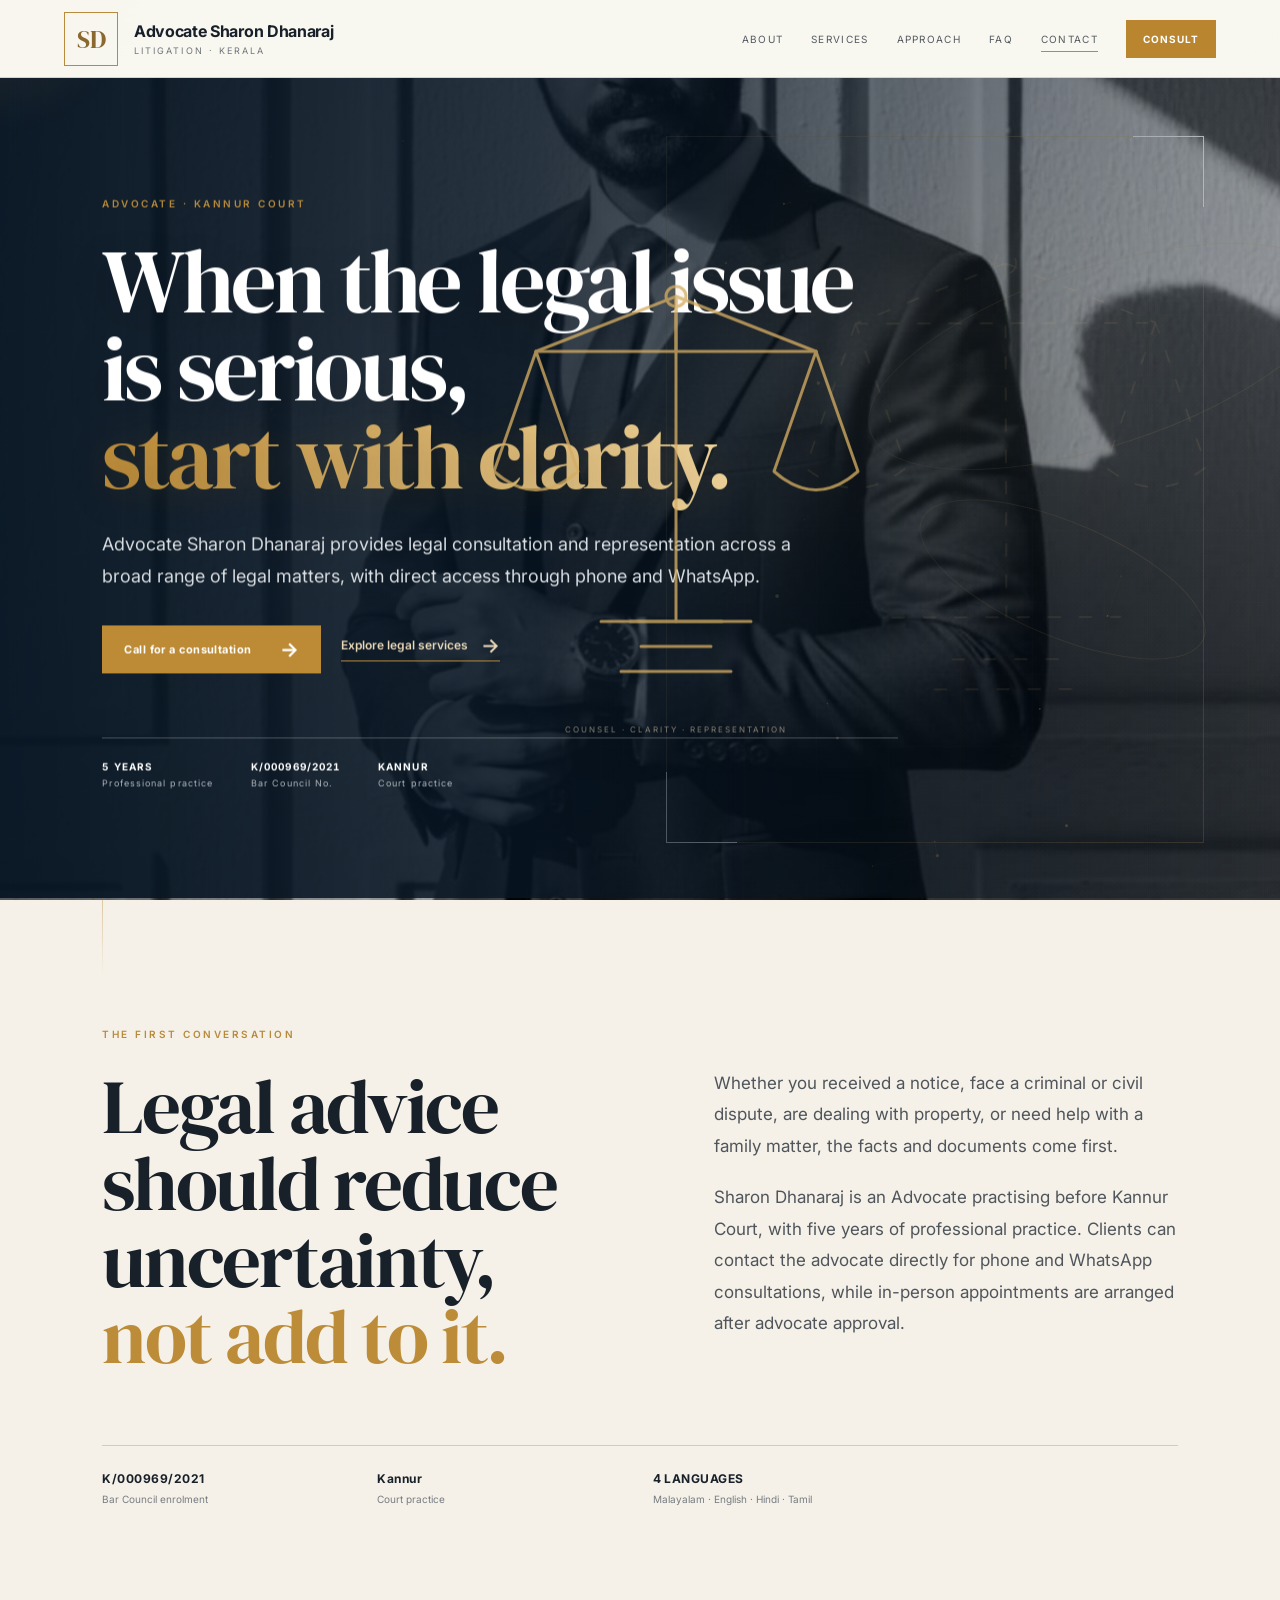
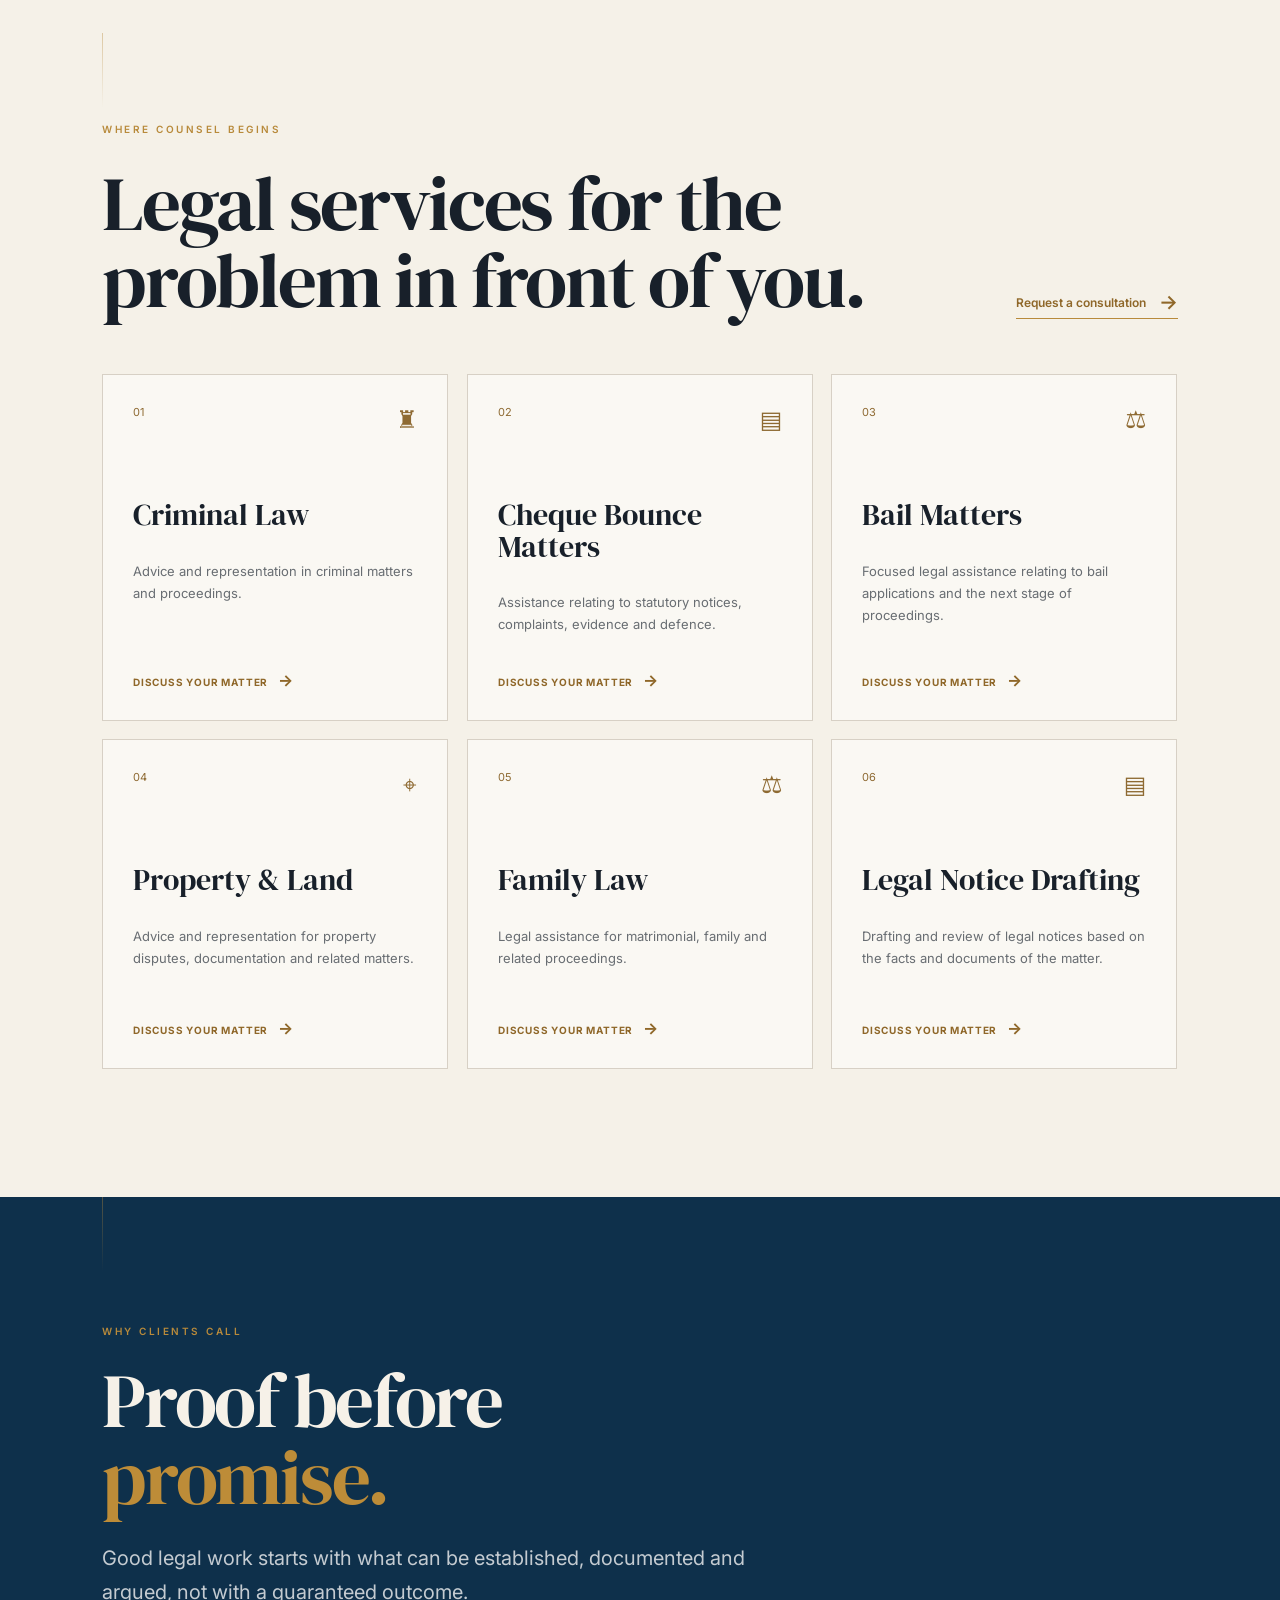
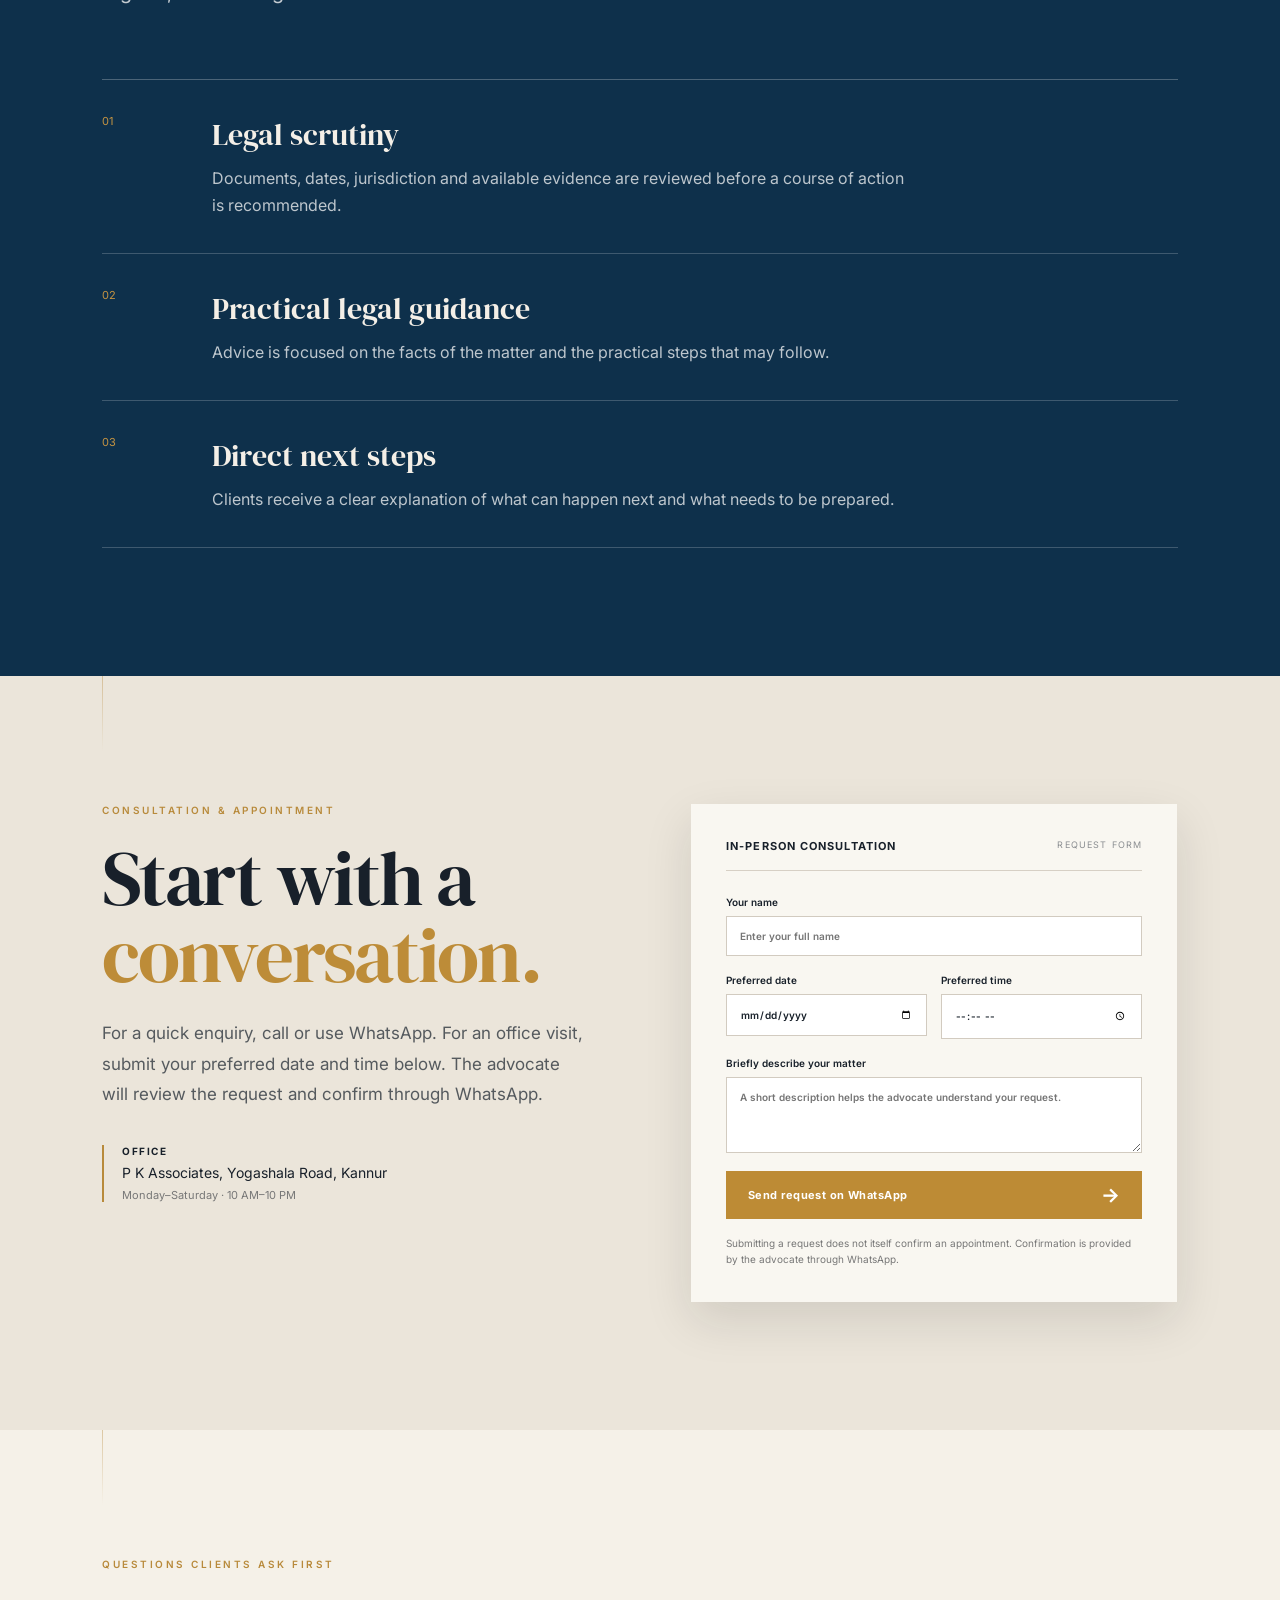
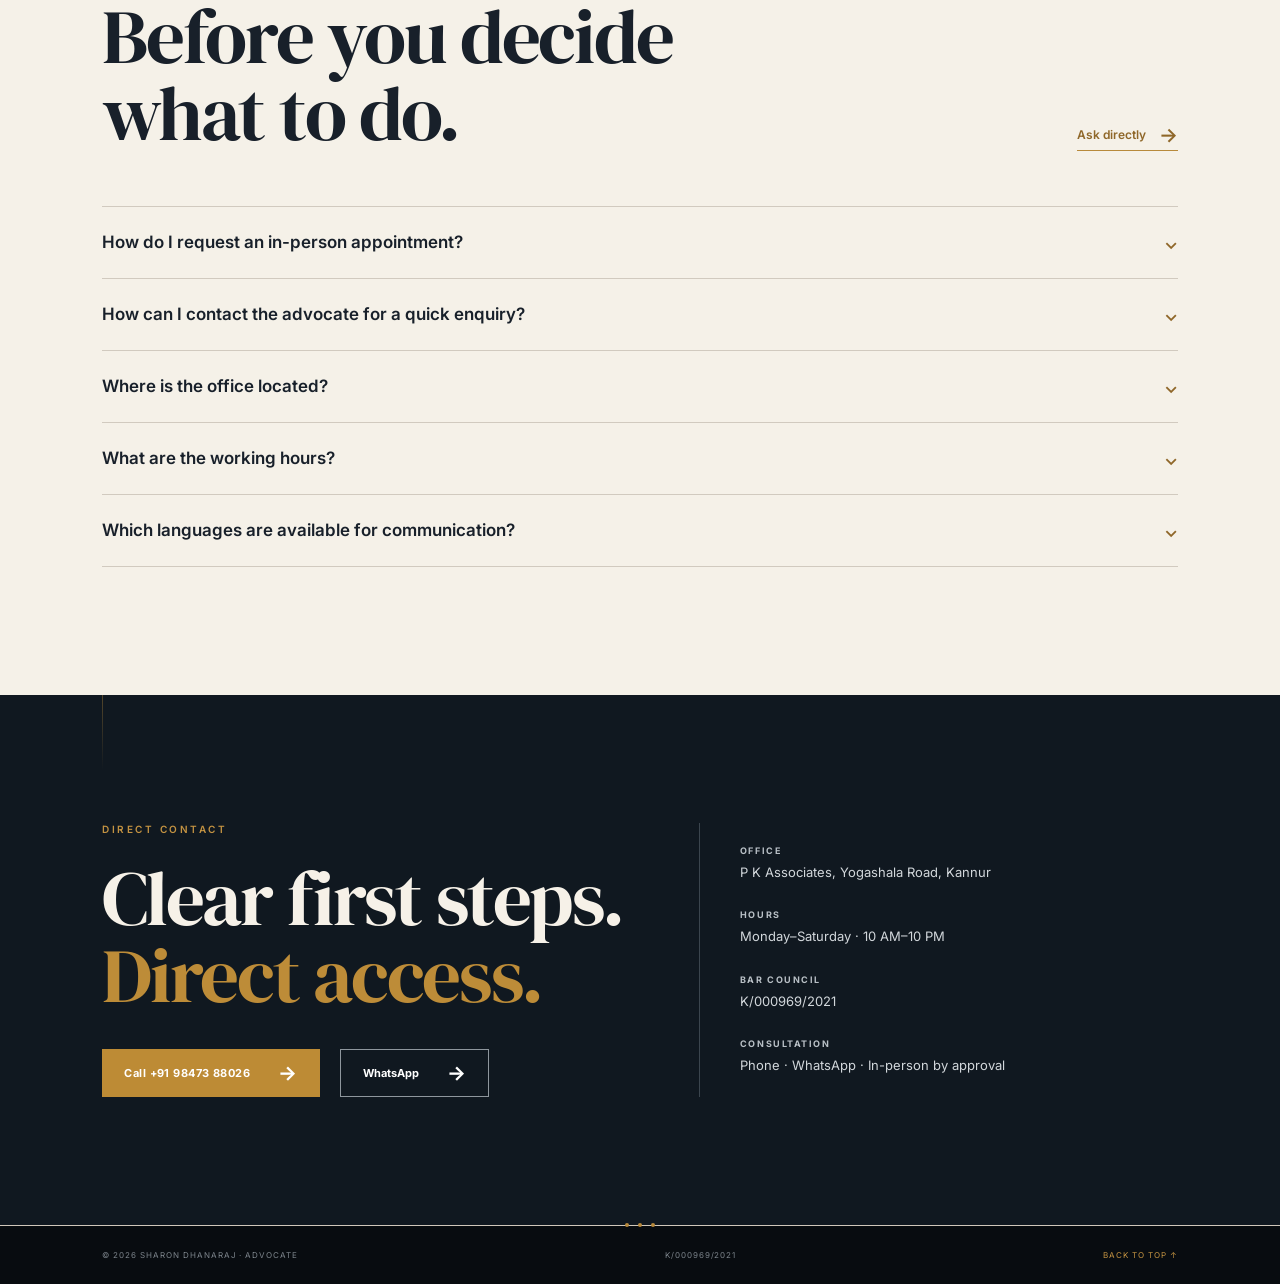
==== commit 444331f7: "Add files via upload" ====
--- a/index.html
+++ b/index.html
@@ -37,7 +37,18 @@
   }
   </script>
 </head>
-<body>
+<body class="cinematic-ready">
+<div class="preloader" id="preloader" aria-hidden="true">
+  <div class="preloader-inner">
+    <div class="preloader-mark">SD</div>
+    <div class="preloader-line"><span></span></div>
+    <p>ADVOCATE · KANNUR COURT</p>
+  </div>
+</div>
+<div class="scroll-progress" id="scroll-progress"></div>
+<div class="ambient-orb orb-one" aria-hidden="true"></div>
+<div class="ambient-orb orb-two" aria-hidden="true"></div>
+<div class="cursor-glow" id="cursor-glow" aria-hidden="true"></div>
 
 <header class="site-header">
   <a class="brand" href="#home" aria-label="Advocate Sharon Dhanaraj home">
@@ -70,10 +81,27 @@
 </div>
 
 <main>
-  <section id="home" class="hero">
-    <div class="hero-photo"></div>
-    <div class="hero-shade"></div>
-    <div class="hero-inner">
+  <section id="home" class="hero" data-parallax-section>
+    <div class="hero-grid parallax-layer" data-speed="0.025" aria-hidden="true"></div>
+    <div class="hero-vignette" aria-hidden="true"></div>
+    <div class="hero-light-sweep" aria-hidden="true"></div>
+    <canvas class="hero-particles" id="hero-particles" aria-hidden="true"></canvas>
+    <div class="hero-photo parallax-layer" data-speed="0.10"></div>
+    <div class="hero-photo-frame parallax-layer" data-speed="-0.04" aria-hidden="true"></div>
+    <div class="hero-shade parallax-layer" data-speed="0.04"></div>
+    <div class="hero-scale-mark parallax-layer" data-speed="-0.06" aria-hidden="true">
+      <svg viewBox="0 0 500 500" xmlns="http://www.w3.org/2000/svg">
+        <g>
+          <path d="M250 65v295M155 360h190M125 115h250M250 65L125 115M250 65l125 50"/>
+          <path d="M125 115l-42 120q42 34 84 0zM375 115l-42 120q42 34 84 0z"/>
+          <path d="M205 395h90M190 420h120"/>
+          <circle cx="250" cy="65" r="9"/>
+        </g>
+      </svg>
+    </div>
+    <div class="hero-orbit orbit-a" aria-hidden="true"></div>
+    <div class="hero-orbit orbit-b" aria-hidden="true"></div>
+    <div class="hero-inner parallax-layer" data-speed="-0.025">
       <p class="eyebrow">ADVOCATE · KANNUR COURT</p>
       <h1>When the legal issue is serious,<br><em>start with clarity.</em></h1>
       <p class="hero-copy">Advocate Sharon Dhanaraj provides legal consultation and representation across a broad range of legal matters, with direct access through phone and WhatsApp.</p>
@@ -95,9 +123,13 @@
         </svg>
         <span>COUNSEL · CLARITY · REPRESENTATION</span>
       </div>
+      <div class="hero-meta-line" aria-hidden="true"><span>EST. PRACTICE</span><i></i><span>KANNUR · KERALA</span></div>
+      <div class="hero-scroll-cue" aria-hidden="true">
+        <span>SCROLL TO EXPLORE</span><i></i>
+      </div>
       <div class="hero-actions">
-        <a class="gold-button" href="tel:+919847388026">Call for a consultation <span>→</span></a>
-        <a class="text-link light-link" href="#services">Explore legal services <span>→</span></a>
+        <a class="gold-button glow-button" href="tel:+919847388026">Call for a consultation <span>→</span></a>
+        <a class="text-link lift-link light-link" href="#services">Explore legal services <span>→</span></a>
       </div>
       <div class="hero-facts">
         <span><strong>5 YEARS</strong> Professional practice</span>
@@ -107,7 +139,7 @@
     </div>
   </section>
 
-  <section id="about" class="cream section intro-section">
+  <section id="about" class="reveal cream section intro-section">
     <div class="section-label">THE FIRST CONVERSATION</div>
     <div class="split">
       <div>
@@ -120,57 +152,56 @@
     </div>
 
     <div class="credentials-row">
-      <div><strong>BBA LLB</strong><span>Professional qualification</span></div>
       <div><strong>K/000969/2021</strong><span>Bar Council enrolment</span></div>
       <div><strong>Kannur</strong><span>Court practice</span></div>
       <div><strong>4 LANGUAGES</strong><span>Malayalam · English · Hindi · Tamil</span></div>
     </div>
   </section>
 
-  <section id="services" class="cream section services-section">
+  <section id="services" class="reveal cream section services-section">
     <div class="section-label">WHERE COUNSEL BEGINS</div>
     <div class="service-heading">
       <h2>Legal services for the<br>problem in front of you.</h2>
-      <a class="text-link" href="#appointment">Request a consultation <span>→</span></a>
+      <a class="text-link lift-link" href="#appointment">Request a consultation <span>→</span></a>
     </div>
 
     <div class="service-grid">
-      <article class="service-card">
+      <article class="service-card tilt-card">
         <div class="service-top"><span>01</span><span class="service-icon">♜</span></div>
         <h3>Criminal Law</h3>
         <p>Advice and representation in criminal matters and proceedings.</p>
         <a href="#appointment">Discuss your matter <span>→</span></a>
       </article>
 
-      <article class="service-card">
+      <article class="service-card tilt-card">
         <div class="service-top"><span>02</span><span class="service-icon">▤</span></div>
         <h3>Cheque Bounce Matters</h3>
         <p>Assistance relating to statutory notices, complaints, evidence and defence.</p>
         <a href="#appointment">Discuss your matter <span>→</span></a>
       </article>
 
-      <article class="service-card">
+      <article class="service-card tilt-card">
         <div class="service-top"><span>03</span><span class="service-icon">⚖</span></div>
         <h3>Bail Matters</h3>
         <p>Focused legal assistance relating to bail applications and the next stage of proceedings.</p>
         <a href="#appointment">Discuss your matter <span>→</span></a>
       </article>
 
-      <article class="service-card">
+      <article class="service-card tilt-card">
         <div class="service-top"><span>04</span><span class="service-icon">⌖</span></div>
         <h3>Property &amp; Land</h3>
         <p>Advice and representation for property disputes, documentation and related matters.</p>
         <a href="#appointment">Discuss your matter <span>→</span></a>
       </article>
 
-      <article class="service-card">
+      <article class="service-card tilt-card">
         <div class="service-top"><span>05</span><span class="service-icon">⚖</span></div>
         <h3>Family Law</h3>
         <p>Legal assistance for matrimonial, family and related proceedings.</p>
         <a href="#appointment">Discuss your matter <span>→</span></a>
       </article>
 
-      <article class="service-card">
+      <article class="service-card tilt-card">
         <div class="service-top"><span>06</span><span class="service-icon">▤</span></div>
         <h3>Legal Notice Drafting</h3>
         <p>Drafting and review of legal notices based on the facts and documents of the matter.</p>
@@ -179,7 +210,7 @@
     </div>
   </section>
 
-  <section id="approach" class="navy section approach-section">
+  <section id="approach" class="reveal navy section approach-section">
     <div class="section-label">WHY CLIENTS CALL</div>
     <h2>Proof before<br><em>promise.</em></h2>
     <p class="approach-lead">Good legal work starts with what can be established, documented and argued, not with a guaranteed outcome.</p>
@@ -200,7 +231,7 @@
     </div>
   </section>
 
-  <section id="appointment" class="appointment section">
+  <section id="appointment" class="reveal appointment section">
     <div>
       <div class="section-label">CONSULTATION &amp; APPOINTMENT</div>
       <h2>Start with a<br><em>conversation.</em></h2>
@@ -212,7 +243,7 @@
       </div>
     </div>
 
-    <form id="booking-form" class="booking-card">
+    <form id="booking-form" class="booking-card tilt-card">
       <div class="form-head">
         <strong>IN-PERSON CONSULTATION</strong>
         <span>REQUEST FORM</span>
@@ -241,11 +272,11 @@
     </form>
   </section>
 
-  <section id="faq" class="cream section faq-section">
+  <section id="faq" class="reveal cream section faq-section">
     <div class="section-label">QUESTIONS CLIENTS ASK FIRST</div>
     <div class="faq-heading">
       <h2>Before you decide<br>what to do.</h2>
-      <a class="text-link" href="#contact">Ask directly <span>→</span></a>
+      <a class="text-link lift-link" href="#contact">Ask directly <span>→</span></a>
     </div>
 
     <div class="faq-list">
@@ -272,13 +303,13 @@
     </div>
   </section>
 
-  <section id="contact" class="contact-section section">
+  <section id="contact" class="reveal contact-section section">
     <div class="contact-main">
       <div class="section-label">DIRECT CONTACT</div>
       <h2>Clear first steps.<br><em>Direct access.</em></h2>
       <div class="contact-actions">
-        <a class="gold-button" href="tel:+919847388026">Call +91 98473 88026 <span>→</span></a>
-        <a class="outline-button" target="_blank" rel="noopener" href="https://wa.me/919847388026?text=Hello%20Advocate%20Sharon%20Dhanaraj%2C%20I%20would%20like%20to%20make%20a%20legal%20enquiry.">WhatsApp <span>→</span></a>
+        <a class="gold-button glow-button" href="tel:+919847388026">Call +91 98473 88026 <span>→</span></a>
+        <a class="outline-button lift-link" target="_blank" rel="noopener" href="https://wa.me/919847388026?text=Hello%20Advocate%20Sharon%20Dhanaraj%2C%20I%20would%20like%20to%20make%20a%20legal%20enquiry.">WhatsApp <span>→</span></a>
       </div>
     </div>
 
@@ -289,6 +320,7 @@
       <div><strong>CONSULTATION</strong><span>Phone · WhatsApp · In-person by approval</span></div>
     </div>
   </section>
+<div class="section-transition" aria-hidden="true"><span></span><span></span><span></span></div>
 </main>
 
 <footer>
--- a/style.css
+++ b/style.css
@@ -153,3 +153,211 @@
 @keyframes legalGlow{from{opacity:.48}to{opacity:.9}}
 @media(max-width:900px){.legal-drawing{right:-10%;top:54%;width:58vw;opacity:.35}.legal-drawing span{display:none}.hero-shade{background:linear-gradient(90deg,rgba(8,22,36,.97) 0%,rgba(8,22,36,.86) 60%,rgba(8,22,36,.55) 100%)}}
 @media(max-width:600px){.legal-drawing{right:-8%;top:auto;bottom:6%;width:68vw;opacity:.26}.hero-shade{background:linear-gradient(180deg,rgba(8,22,36,.96) 0%,rgba(8,22,36,.88) 70%,rgba(8,22,36,.72) 100%)}}
+
+
+/* ===== Premium interactive effects ===== */
+:root{--gold:#bd8b35;--gold-soft:#d5ad63}
+
+body{overflow-x:hidden}
+.scroll-progress{
+  position:fixed;top:0;left:0;width:0;height:3px;background:linear-gradient(90deg,#8e672b,#d5ad63,#fff0c8);
+  z-index:1000;box-shadow:0 0 14px rgba(213,173,99,.65);transition:width .08s linear
+}
+.ambient-orb{
+  position:fixed;width:320px;height:320px;border-radius:50%;pointer-events:none;z-index:-1;
+  filter:blur(70px);opacity:.10;animation:orbFloat 12s ease-in-out infinite alternate
+}
+.orb-one{background:#bd8b35;left:-180px;top:25vh}
+.orb-two{background:#315a78;right:-180px;top:65vh;animation-delay:-4s}
+@keyframes orbFloat{from{transform:translate3d(0,0,0) scale(.9)}to{transform:translate3d(70px,-45px,0) scale(1.12)}}
+
+.hero:after{
+  content:"";position:absolute;inset:0;pointer-events:none;opacity:.10;z-index:1;
+  background-image:radial-gradient(rgba(255,255,255,.8) .6px,transparent .6px);
+  background-size:5px 5px;mix-blend-mode:soft-light
+}
+.hero-inner{animation:heroEnter 1.1s cubic-bezier(.2,.75,.2,1) both}
+@keyframes heroEnter{from{opacity:0;transform:translateY(35px)}to{opacity:1;transform:none}}
+
+.hero h1 em{
+  background:linear-gradient(100deg,#bd8c38 0%,#f0d49a 45%,#bd8c38 80%);
+  background-size:220% auto;-webkit-background-clip:text;background-clip:text;color:transparent;
+  animation:goldSweep 5s ease-in-out infinite
+}
+@keyframes goldSweep{0%,100%{background-position:0%}50%{background-position:100%}}
+
+.glow-button{
+  position:relative;overflow:hidden;transition:transform .28s ease,box-shadow .28s ease,filter .28s ease
+}
+.glow-button:before{
+  content:"";position:absolute;top:0;left:-120%;width:70%;height:100%;
+  background:linear-gradient(100deg,transparent,rgba(255,255,255,.35),transparent);
+  transform:skewX(-18deg);transition:left .65s ease
+}
+.glow-button:hover:before{left:145%}
+.glow-button:hover{transform:translateY(-3px);box-shadow:0 12px 30px rgba(70,45,10,.25);filter:brightness(1.05)}
+.lift-link{transition:transform .25s ease,color .25s ease}
+.lift-link:hover{transform:translateY(-2px)}
+
+.service-card{
+  position:relative;overflow:hidden;transition:transform .35s cubic-bezier(.2,.75,.2,1),box-shadow .35s ease,border-color .35s ease
+}
+.service-card:before{
+  content:"";position:absolute;inset:0;background:radial-gradient(circle at var(--mx,50%) var(--my,50%),rgba(189,139,53,.13),transparent 35%);
+  opacity:0;transition:opacity .35s ease;pointer-events:none
+}
+.service-card:hover{
+  transform:translateY(-10px);box-shadow:0 24px 55px rgba(30,25,18,.13);border-color:#b88a3b
+}
+.service-card:hover:before{opacity:1}
+.service-card h3{transition:transform .35s ease}
+.service-card:hover h3{transform:translateX(4px)}
+
+.approach-list>div{transition:padding-left .3s ease,background .3s ease}
+.approach-list>div:hover{padding-left:12px;background:linear-gradient(90deg,rgba(255,255,255,.045),transparent)}
+.approach-list>div>span{transition:transform .3s ease}
+.approach-list>div:hover>span{transform:translateX(3px)}
+
+.booking-card{
+  transition:transform .35s ease,box-shadow .35s ease
+}
+.booking-card:hover{transform:translateY(-5px);box-shadow:0 25px 60px rgba(26,26,24,.17)}
+
+.faq-list details{transition:padding-left .25s ease,background .25s ease}
+.faq-list details:hover{padding-left:10px}
+
+.hero-scroll-cue{
+  position:absolute;right:0;bottom:8px;display:flex;align-items:center;gap:12px;
+  color:rgba(255,255,255,.58);font-size:8px;letter-spacing:.2em;z-index:3
+}
+.hero-scroll-cue i{
+  display:block;width:34px;height:1px;background:#b88a3b;position:relative
+}
+.hero-scroll-cue i:after{
+  content:"";position:absolute;right:0;top:-2px;width:5px;height:5px;border-right:1px solid #b88a3b;border-bottom:1px solid #b88a3b;transform:rotate(-45deg)
+}
+@media(max-width:900px){.hero-scroll-cue{display:none}}
+
+.reveal{opacity:0;transform:translateY(34px);transition:opacity .8s ease,transform .8s cubic-bezier(.2,.75,.2,1)}
+.reveal.revealed{opacity:1;transform:none}
+.service-card{opacity:0;transform:translateY(24px)}
+.revealed .service-card{animation:cardReveal .65s cubic-bezier(.2,.75,.2,1) forwards}
+.revealed .service-card:nth-child(2){animation-delay:.08s}
+.revealed .service-card:nth-child(3){animation-delay:.16s}
+.revealed .service-card:nth-child(4){animation-delay:.24s}
+.revealed .service-card:nth-child(5){animation-delay:.32s}
+.revealed .service-card:nth-child(6){animation-delay:.40s}
+@keyframes cardReveal{to{opacity:1;transform:none}}
+
+@media(prefers-reduced-motion:reduce){
+  *,*:before,*:after{scroll-behavior:auto!important;animation:none!important;transition:none!important}
+  .reveal,.service-card{opacity:1!important;transform:none!important}
+}
+
+
+/* ===== Signature motion layer: parallax + subtle legal-tech atmosphere ===== */
+.hero{isolation:isolate}
+.parallax-layer{will-change:transform}
+.hero-grid{position:absolute;inset:-15%;z-index:1;pointer-events:none;opacity:.16;background-image:linear-gradient(rgba(213,173,99,.16) 1px,transparent 1px),linear-gradient(90deg,rgba(213,173,99,.16) 1px,transparent 1px);background-size:72px 72px;transform:perspective(700px) rotateX(58deg) scale(1.35);transform-origin:center bottom;mask-image:linear-gradient(to bottom,transparent 0%,black 35%,black 75%,transparent 100%);animation:gridDrift 18s linear infinite}
+@keyframes gridDrift{to{background-position:0 72px,72px 0}}
+.hero-particles{position:absolute;inset:0;width:100%;height:100%;z-index:2;pointer-events:none;opacity:.75}
+.hero:before{content:"";position:absolute;inset:0;z-index:1;pointer-events:none;background:radial-gradient(circle at 70% 38%,rgba(213,173,99,.14),transparent 28%),radial-gradient(circle at 15% 80%,rgba(50,100,135,.12),transparent 30%)}
+.hero-shade{z-index:3}
+.hero-inner{z-index:5}
+.legal-drawing{z-index:4;transform:translate3d(0,-50%,0);transition:transform .15s ease-out}
+.hero-scroll-cue{z-index:6}
+.cursor-glow{position:fixed;left:0;top:0;width:280px;height:280px;border-radius:50%;pointer-events:none;z-index:40;opacity:0;background:radial-gradient(circle,rgba(213,173,99,.13),rgba(213,173,99,0) 68%);transform:translate(-50%,-50%);transition:opacity .25s ease}
+@media (pointer:fine){.cursor-glow{opacity:.9}}
+.site-header{backdrop-filter:blur(14px);-webkit-backdrop-filter:blur(14px);background:rgba(249,247,241,.88);transition:box-shadow .3s ease,background .3s ease}
+.site-header.scrolled{box-shadow:0 10px 35px rgba(20,25,30,.08);background:rgba(249,247,241,.96)}
+.desktop-nav a{position:relative}
+.desktop-nav a:after{content:"";position:absolute;left:0;right:100%;bottom:-7px;height:1px;background:#b88a3b;transition:right .28s ease}
+.desktop-nav a:hover:after,.desktop-nav a.active:after{right:0}
+.gold-button,.outline-button{transform-style:preserve-3d}
+.tilt-card{transform-style:preserve-3d;will-change:transform}
+.tilt-card>*{transform:translateZ(12px)}
+.service-card:after{content:"";position:absolute;inset:1px;border:1px solid rgba(189,139,53,.0);pointer-events:none;transition:border-color .35s ease,box-shadow .35s ease}
+.service-card:hover:after{border-color:rgba(189,139,53,.34);box-shadow:inset 0 0 35px rgba(189,139,53,.04)}
+.reveal{opacity:0;transform:translateY(32px);transition:opacity .8s ease,transform .8s cubic-bezier(.2,.75,.2,1)}
+.reveal.revealed{opacity:1;transform:none}
+.approach-list>div,.service-card,.faq-list details{opacity:0;transform:translateY(18px);transition:opacity .7s ease,transform .7s ease,background .25s ease,padding-left .3s ease,box-shadow .35s ease}
+.revealed .approach-list>div,.revealed .service-card,.revealed .faq-list details{opacity:1;transform:none}
+.revealed .approach-list>div:nth-child(2),.revealed .service-card:nth-child(2),.revealed .faq-list details:nth-child(2){transition-delay:.08s}
+.revealed .approach-list>div:nth-child(3),.revealed .service-card:nth-child(3),.revealed .faq-list details:nth-child(3){transition-delay:.16s}
+.revealed .service-card:nth-child(4),.revealed .faq-list details:nth-child(4){transition-delay:.24s}
+.revealed .service-card:nth-child(5),.revealed .faq-list details:nth-child(5){transition-delay:.32s}
+.revealed .service-card:nth-child(6){transition-delay:.40s}
+.hero-facts strong{font-variant-numeric:tabular-nums}
+@media(max-width:900px){.hero-grid{background-size:54px 54px;opacity:.1}.cursor-glow{display:none}.site-header{backdrop-filter:none;-webkit-backdrop-filter:none}}
+@media(max-width:600px){.hero-grid{opacity:.07}.hero-particles{opacity:.4}.reveal{transform:translateY(22px)}}
+@media(prefers-reduced-motion:reduce){*,*:before,*:after{scroll-behavior:auto!important;animation-duration:.01ms!important;animation-iteration-count:1!important;transition-duration:.01ms!important}.hero-particles,.hero-grid,.cursor-glow{display:none}.reveal,.approach-list>div,.service-card,.faq-list details{opacity:1;transform:none}}
+
+/* ===== Cinematic signature layer ===== */
+:root{--gold-hi:#f1d49a;--ink:#081724}
+body.cinematic-ready{background:#f5f1e8}
+.preloader{position:fixed;inset:0;background:#081724;color:#f6f1e8;z-index:2000;display:grid;place-items:center;transition:opacity .75s ease,visibility .75s ease}
+.preloader.loaded{opacity:0;visibility:hidden;pointer-events:none}
+.preloader-inner{text-align:center;width:min(320px,72vw)}
+.preloader-mark{width:76px;height:76px;margin:0 auto 28px;border:1px solid rgba(213,173,99,.7);display:grid;place-items:center;font:34px/1 "DM Serif Display",serif;color:#d5ad63;position:relative}
+.preloader-mark:after{content:"";position:absolute;inset:7px;border:1px solid rgba(213,173,99,.18)}
+.preloader-line{height:1px;background:rgba(255,255,255,.15);overflow:hidden}
+.preloader-line span{display:block;height:100%;width:0;background:#d5ad63;animation:preloadLine 1.5s cubic-bezier(.4,0,.2,1) forwards}
+.preloader p{font-size:8px;letter-spacing:.25em;color:#aab4bb;margin-top:15px}
+@keyframes preloadLine{to{width:100%}}
+
+.hero{min-height:calc(100vh - 78px);height:min(980px,calc(100vh - 78px));isolation:isolate}
+.hero-photo{transform:scale(1.06);transition:transform 1.8s cubic-bezier(.2,.7,.2,1),filter 1.8s ease}
+.preloader.loaded + .scroll-progress ~ .hero .hero-photo{transform:scale(1.06)}
+.hero-photo-frame{position:absolute;inset:7% 6% 7% 52%;border:1px solid rgba(213,173,99,.26);z-index:3;pointer-events:none;clip-path:inset(0 0 0 0);animation:frameIn 1.6s .55s cubic-bezier(.2,.75,.2,1) both}
+.hero-photo-frame:before,.hero-photo-frame:after{content:"";position:absolute;width:70px;height:70px;border-color:#d5ad63}
+.hero-photo-frame:before{top:-1px;right:-1px;border-top:1px solid;border-right:1px solid}
+.hero-photo-frame:after{bottom:-1px;left:-1px;border-bottom:1px solid;border-left:1px solid}
+@keyframes frameIn{from{opacity:0;transform:scale(.94)}to{opacity:1;transform:none}}
+.hero-vignette{position:absolute;inset:0;z-index:3;pointer-events:none;background:radial-gradient(circle at 70% 45%,transparent 0 25%,rgba(2,10,17,.18) 58%,rgba(2,8,14,.58) 100%)}
+.hero-light-sweep{position:absolute;inset:-30% -20%;z-index:4;pointer-events:none;opacity:.0;background:linear-gradient(105deg,transparent 42%,rgba(241,212,154,.16) 49%,transparent 56%);transform:translateX(-55%) skewX(-12deg);animation:lightSweep 2.3s 1.15s ease-out forwards}
+@keyframes lightSweep{0%{opacity:0;transform:translateX(-55%) skewX(-12deg)}20%{opacity:1}100%{opacity:0;transform:translateX(55%) skewX(-12deg)}}
+.hero-meta-line{position:absolute;top:-25px;left:clamp(24px,8vw,120px);display:flex;align-items:center;gap:12px;color:rgba(235,216,184,.58);font-size:7px;letter-spacing:.25em;z-index:7}
+.hero-meta-line i{display:block;width:42px;height:1px;background:rgba(213,173,99,.55)}
+.hero-scale-mark{position:absolute;right:-2vw;top:50%;width:min(47vw,600px);aspect-ratio:1;z-index:3;opacity:.12;pointer-events:none;transform:translateY(-50%);filter:drop-shadow(0 0 16px rgba(213,173,99,.12))}
+.hero-scale-mark svg{width:100%;height:100%;overflow:visible}
+.hero-scale-mark g{fill:none;stroke:#d5ad63;stroke-width:1.2;stroke-linecap:round;stroke-linejoin:round;stroke-dasharray:10 16;animation:scaleRotate 28s linear infinite}
+@keyframes scaleRotate{to{transform:rotate(360deg);transform-origin:250px 250px}}
+.hero-orbit{position:absolute;border:1px solid rgba(213,173,99,.18);border-radius:50%;z-index:2;pointer-events:none}
+.orbit-a{width:38vw;height:14vw;right:-5vw;top:23%;transform:rotate(-18deg);animation:orbitFloat 9s ease-in-out infinite alternate}
+.orbit-b{width:24vw;height:9vw;right:5vw;top:54%;transform:rotate(23deg);animation:orbitFloat 12s -3s ease-in-out infinite alternate}
+@keyframes orbitFloat{to{transform:rotate(-10deg) translate3d(-20px,18px,0)}}
+
+.hero-inner{opacity:0;animation:cinematicEnter 1.2s .65s cubic-bezier(.2,.75,.2,1) forwards}
+.hero-inner .eyebrow,.hero-inner h1,.hero-inner .hero-copy,.hero-inner .hero-actions,.hero-inner .hero-facts{opacity:0;transform:translateY(28px);animation:copyRise .85s cubic-bezier(.2,.75,.2,1) forwards}
+.hero-inner .eyebrow{animation-delay:.78s}.hero-inner h1{animation-delay:.9s}.hero-inner .hero-copy{animation-delay:1.02s}.hero-inner .hero-actions{animation-delay:1.14s}.hero-inner .hero-facts{animation-delay:1.27s}
+@keyframes cinematicEnter{from{opacity:0}to{opacity:1}}
+@keyframes copyRise{to{opacity:1;transform:none}}
+.hero h1{max-width:950px;text-shadow:0 12px 40px rgba(0,0,0,.18)}
+.hero h1 em{filter:drop-shadow(0 0 18px rgba(189,140,56,.15))}
+
+.section-transition{height:1px;background:#cfc7bb;position:relative;display:flex;justify-content:center;gap:9px}
+.section-transition span{display:block;width:4px;height:4px;background:#b88a3b;border-radius:50%;transform:translateY(-2px)}
+
+.section:not(.hero){position:relative;overflow:hidden}
+.section:not(.hero):before{content:"";position:absolute;left:clamp(24px,8vw,120px);top:0;width:1px;height:75px;background:linear-gradient(#b88a3b,transparent);opacity:.4}
+
+@media(max-width:900px){
+  .hero{height:auto;min-height:calc(100svh - 70px)}
+  .hero-photo-frame{inset:8% 5% 8% 30%;opacity:.55}
+  .hero-scale-mark{width:75vw;right:-18vw;top:60%;opacity:.09}
+  .orbit-a{width:60vw;height:22vw;right:-15vw}.orbit-b{width:44vw;height:16vw;right:-2vw}
+  .hero-meta-line{display:none}
+}
+@media(max-width:600px){
+  .preloader-mark{width:64px;height:64px;font-size:28px}
+  .hero-photo{transform:scale(1.09)}
+  .hero-photo-frame{inset:12% -3% 13% 28%;opacity:.34}
+  .hero-light-sweep{display:none}
+  .hero-scale-mark{top:64%;width:88vw;right:-25vw}
+  .orbit-a{top:35%;opacity:.45}.orbit-b{top:57%;opacity:.35}
+}
+@media(prefers-reduced-motion:reduce){
+  .preloader{transition:none}.preloader-line span{animation:none;width:100%}
+  .hero-photo-frame,.hero-inner,.hero-inner .eyebrow,.hero-inner h1,.hero-inner .hero-copy,.hero-inner .hero-actions,.hero-inner .hero-facts{animation:none;opacity:1;transform:none}
+  .hero-scale-mark,.hero-orbit,.hero-light-sweep{animation:none}
+}
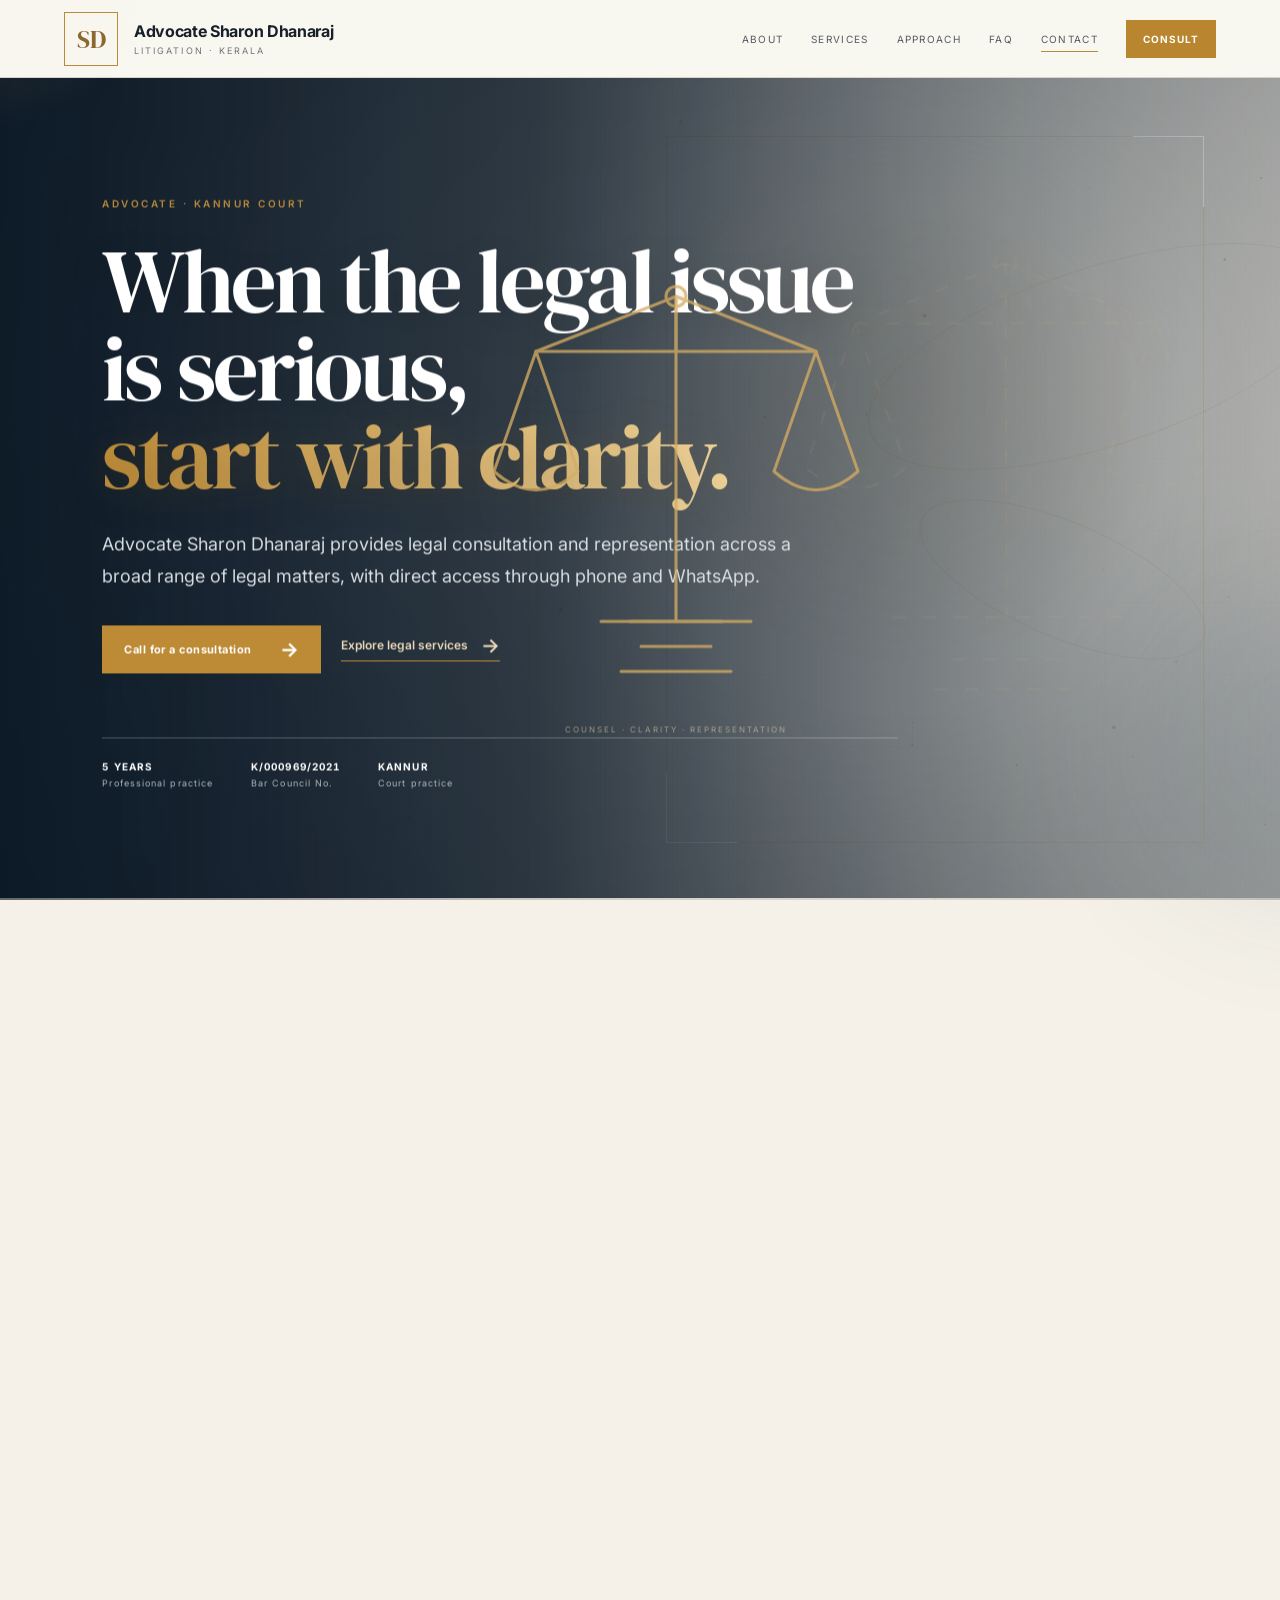
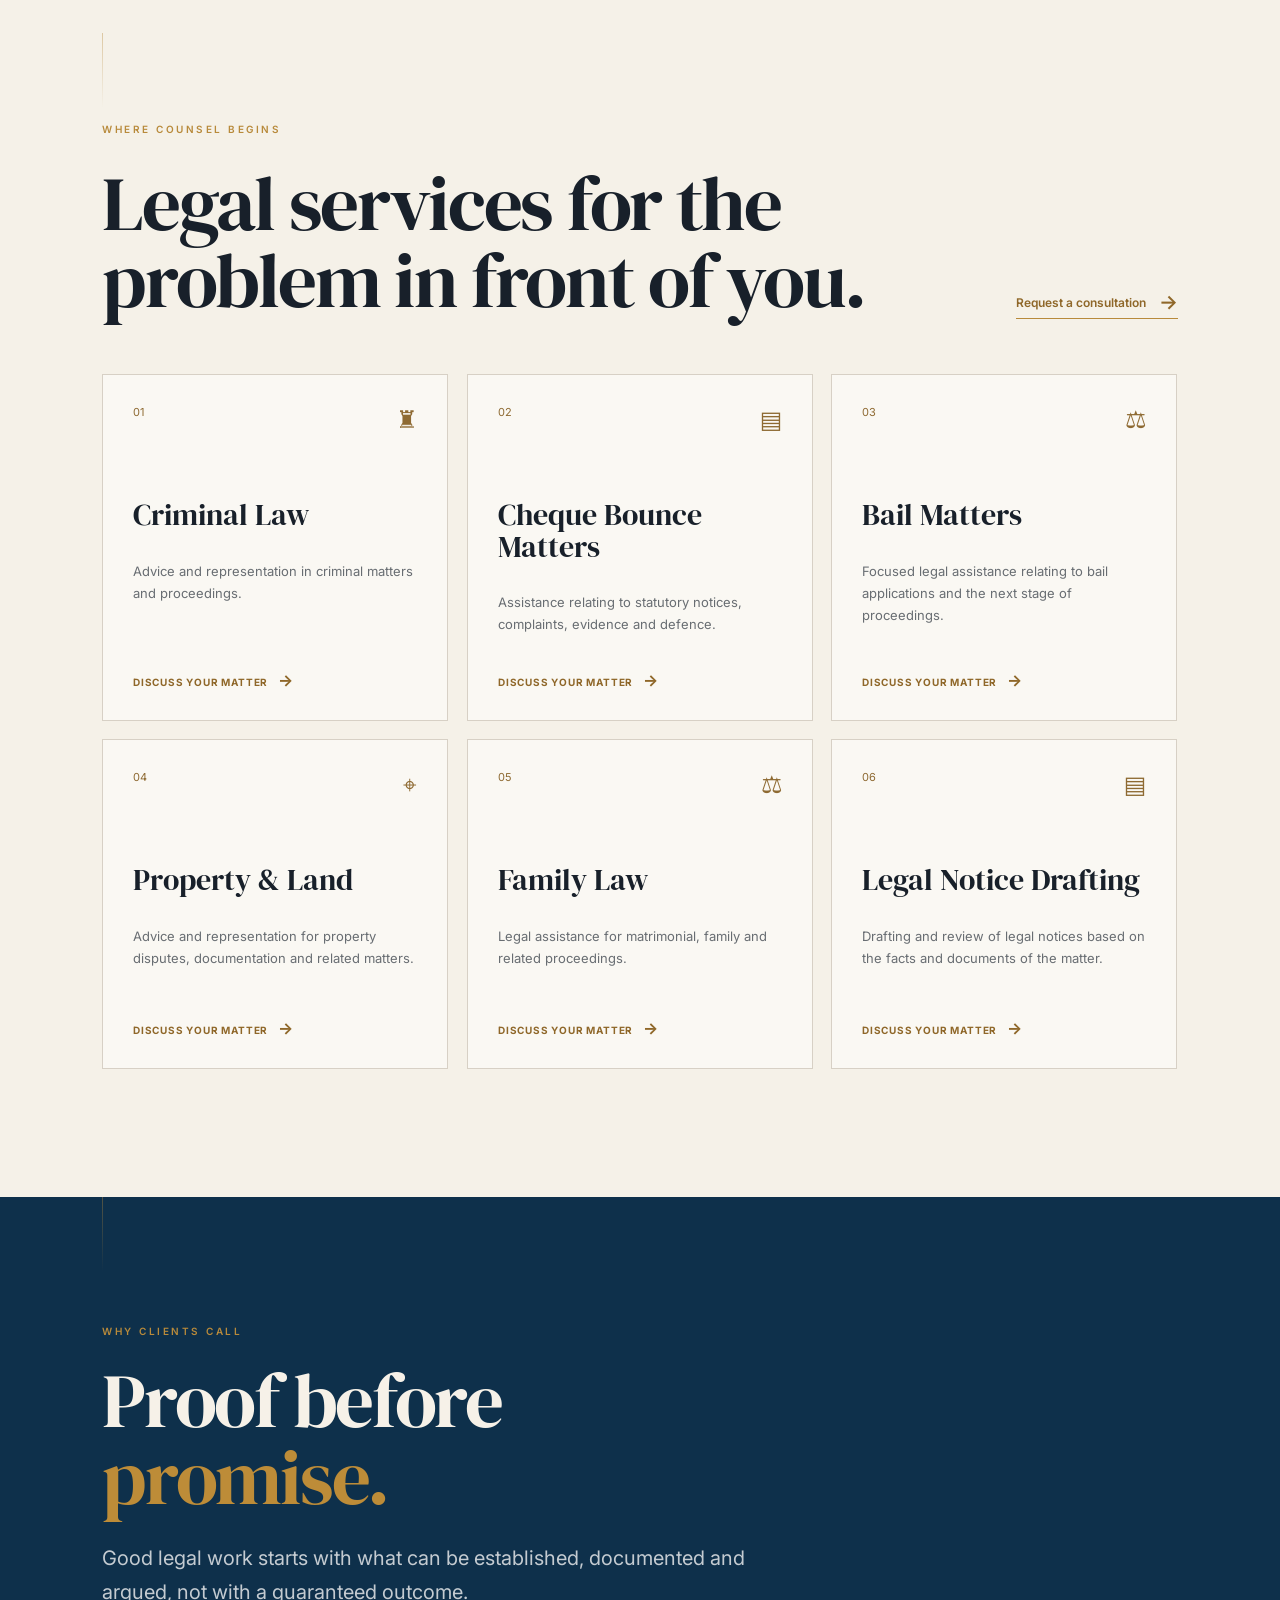
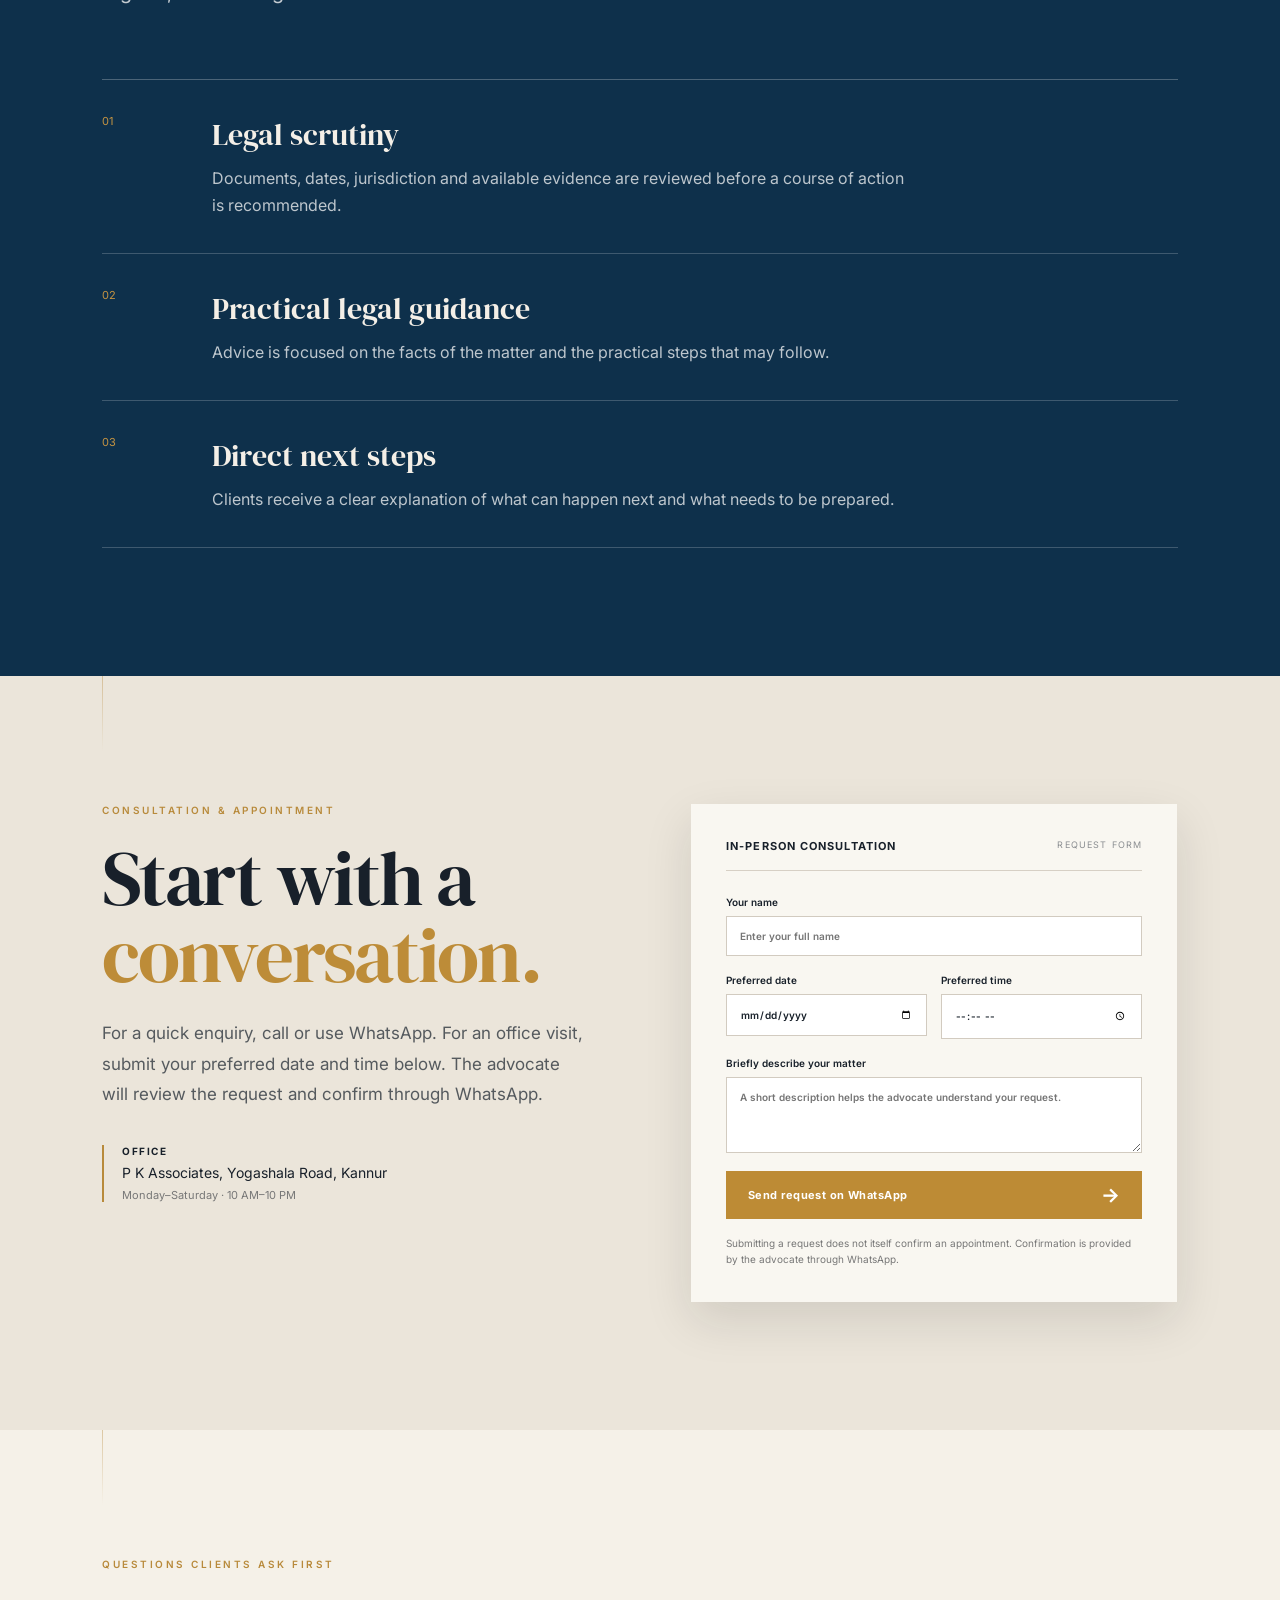
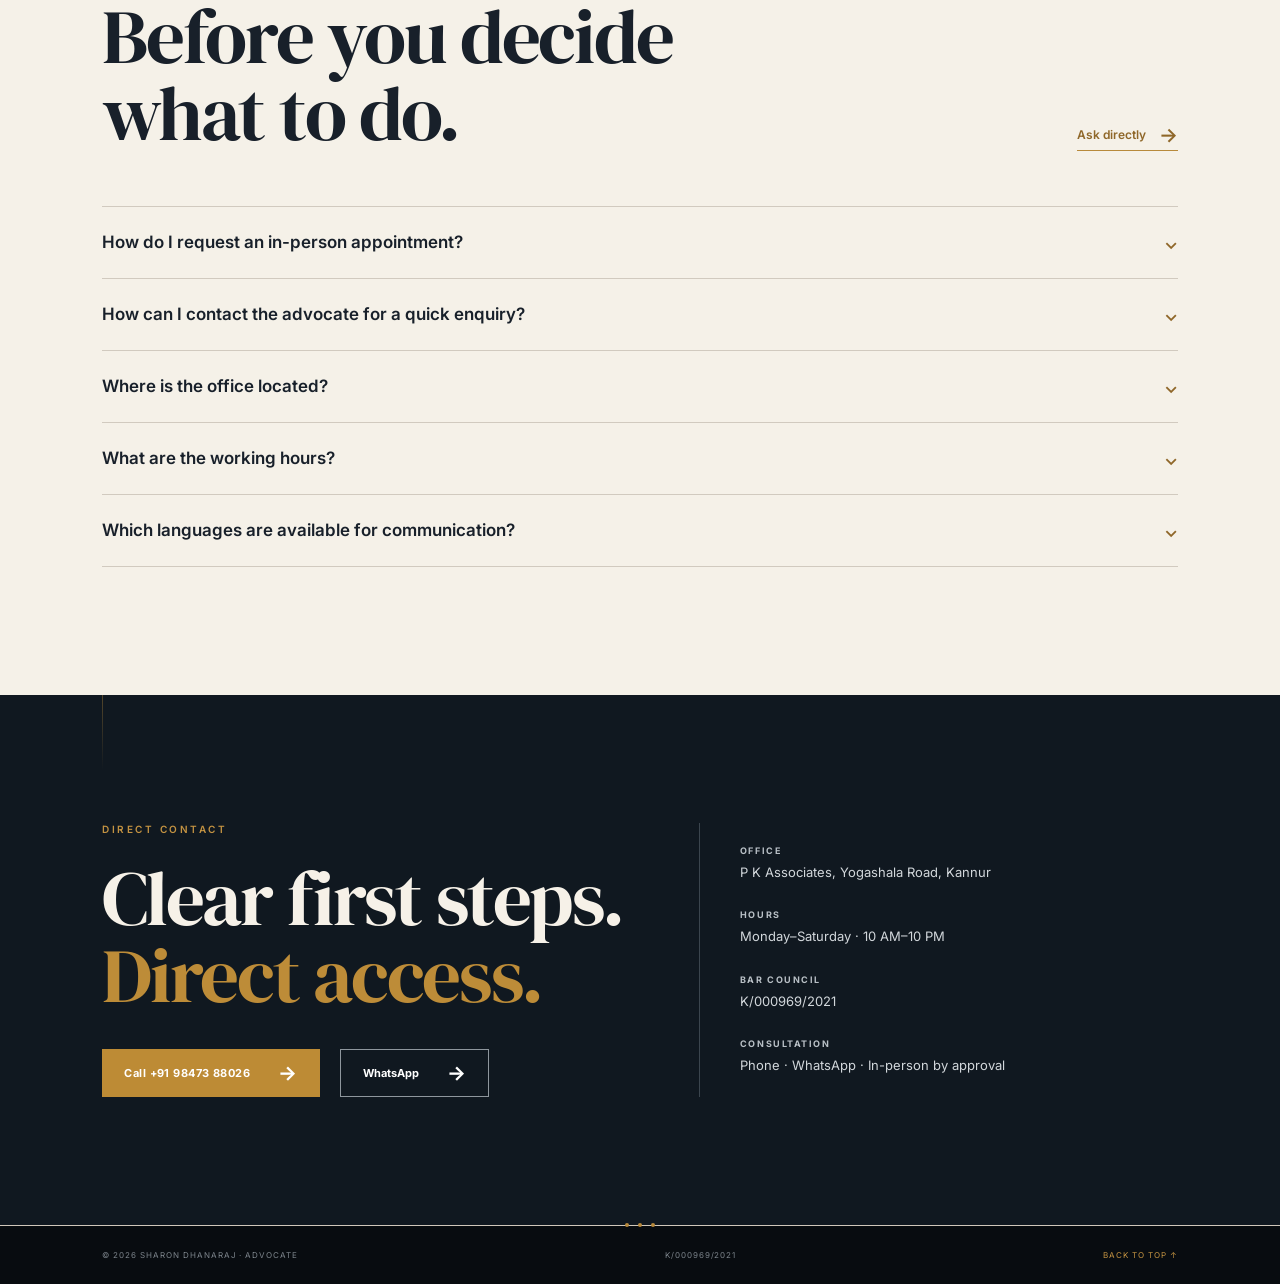
==== commit 5d389d4e: "Update page title for better SEO" ====
--- a/index.html
+++ b/index.html
@@ -3,7 +3,7 @@
 <head>
   <meta charset="utf-8">
   <meta name="viewport" content="width=device-width, initial-scale=1">
-  <title>Advocate Sharon Dhanaraj | Kannur Court</title>
+  <title>Leading Advocates in Kannur|Advocate Sharon Dhanaraj | Kannur Court</title>
   <meta name="description" content="Advocate Sharon Dhanaraj provides legal consultation and representation for civil, criminal, family, property, consumer and motor accident matters in Kannur.">
   <meta name="author" content="Advocate Sharon Dhanaraj">
   <meta name="robots" content="index, follow">
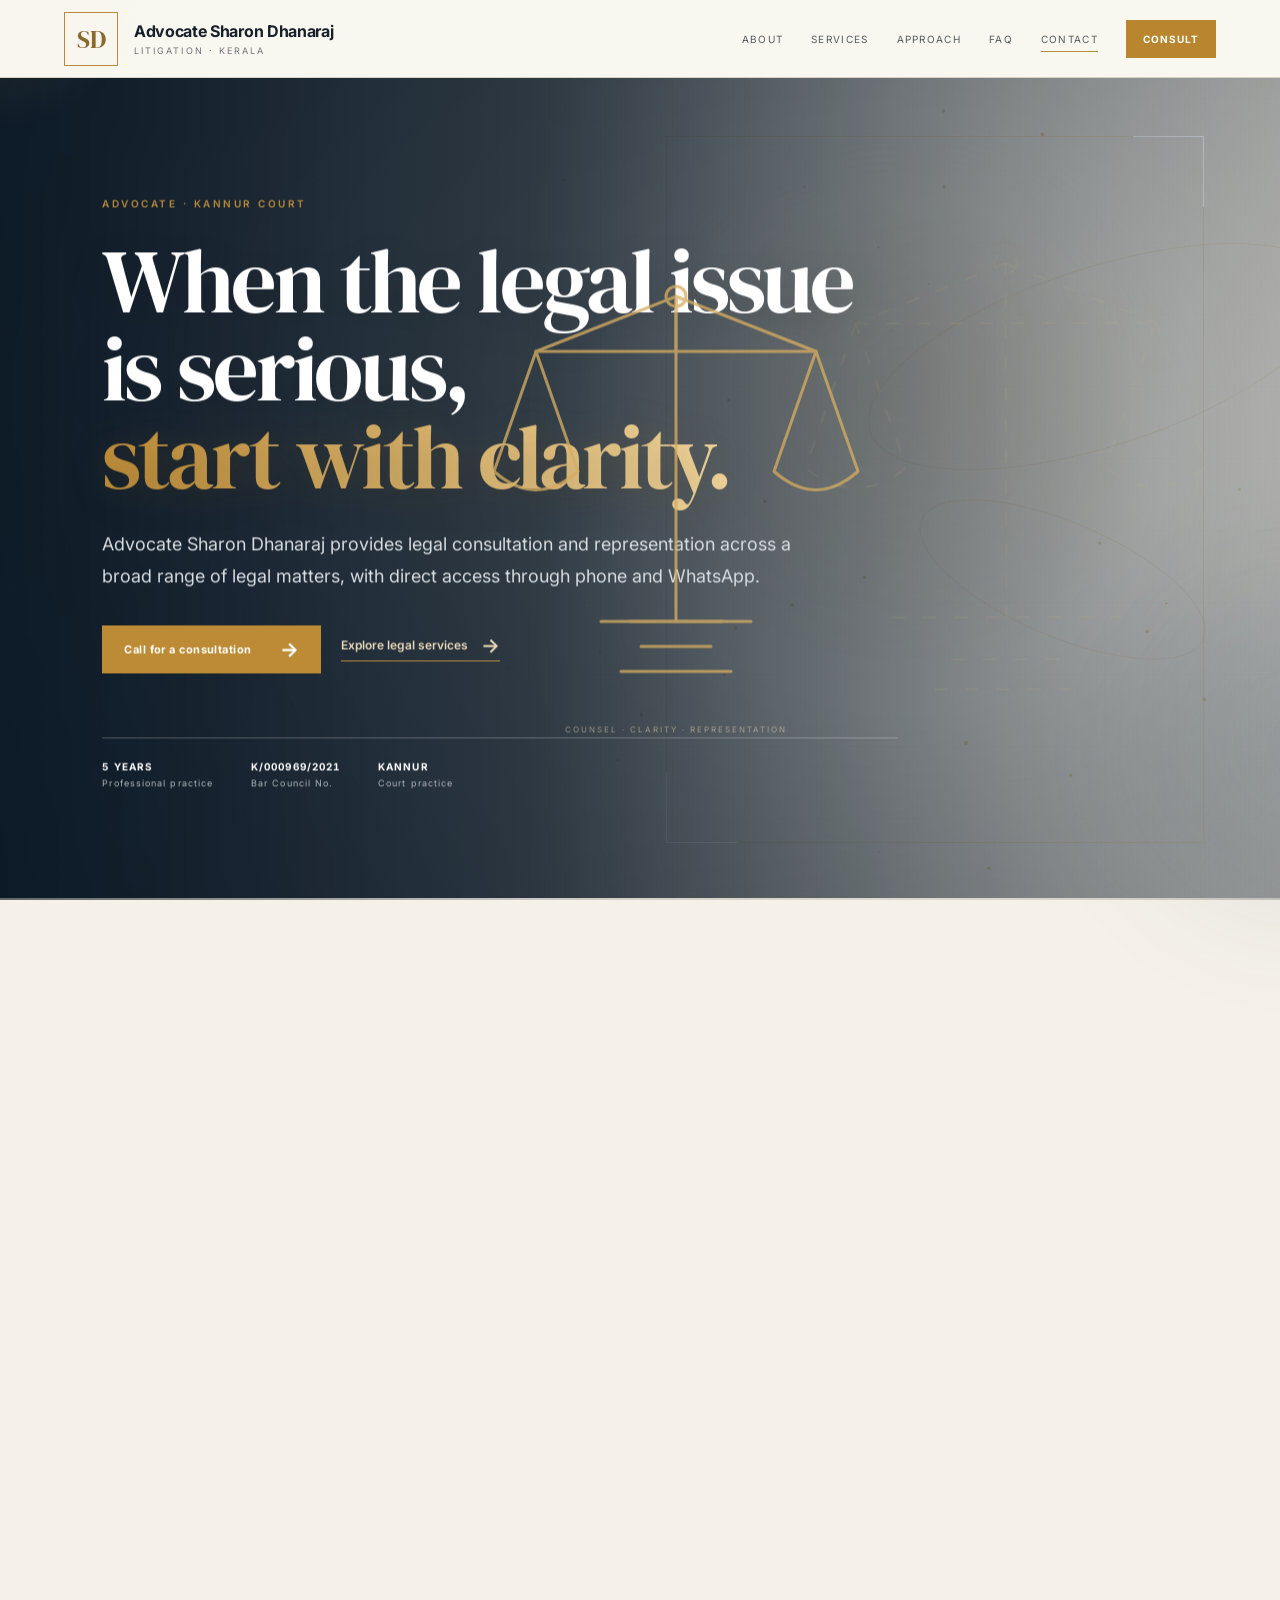
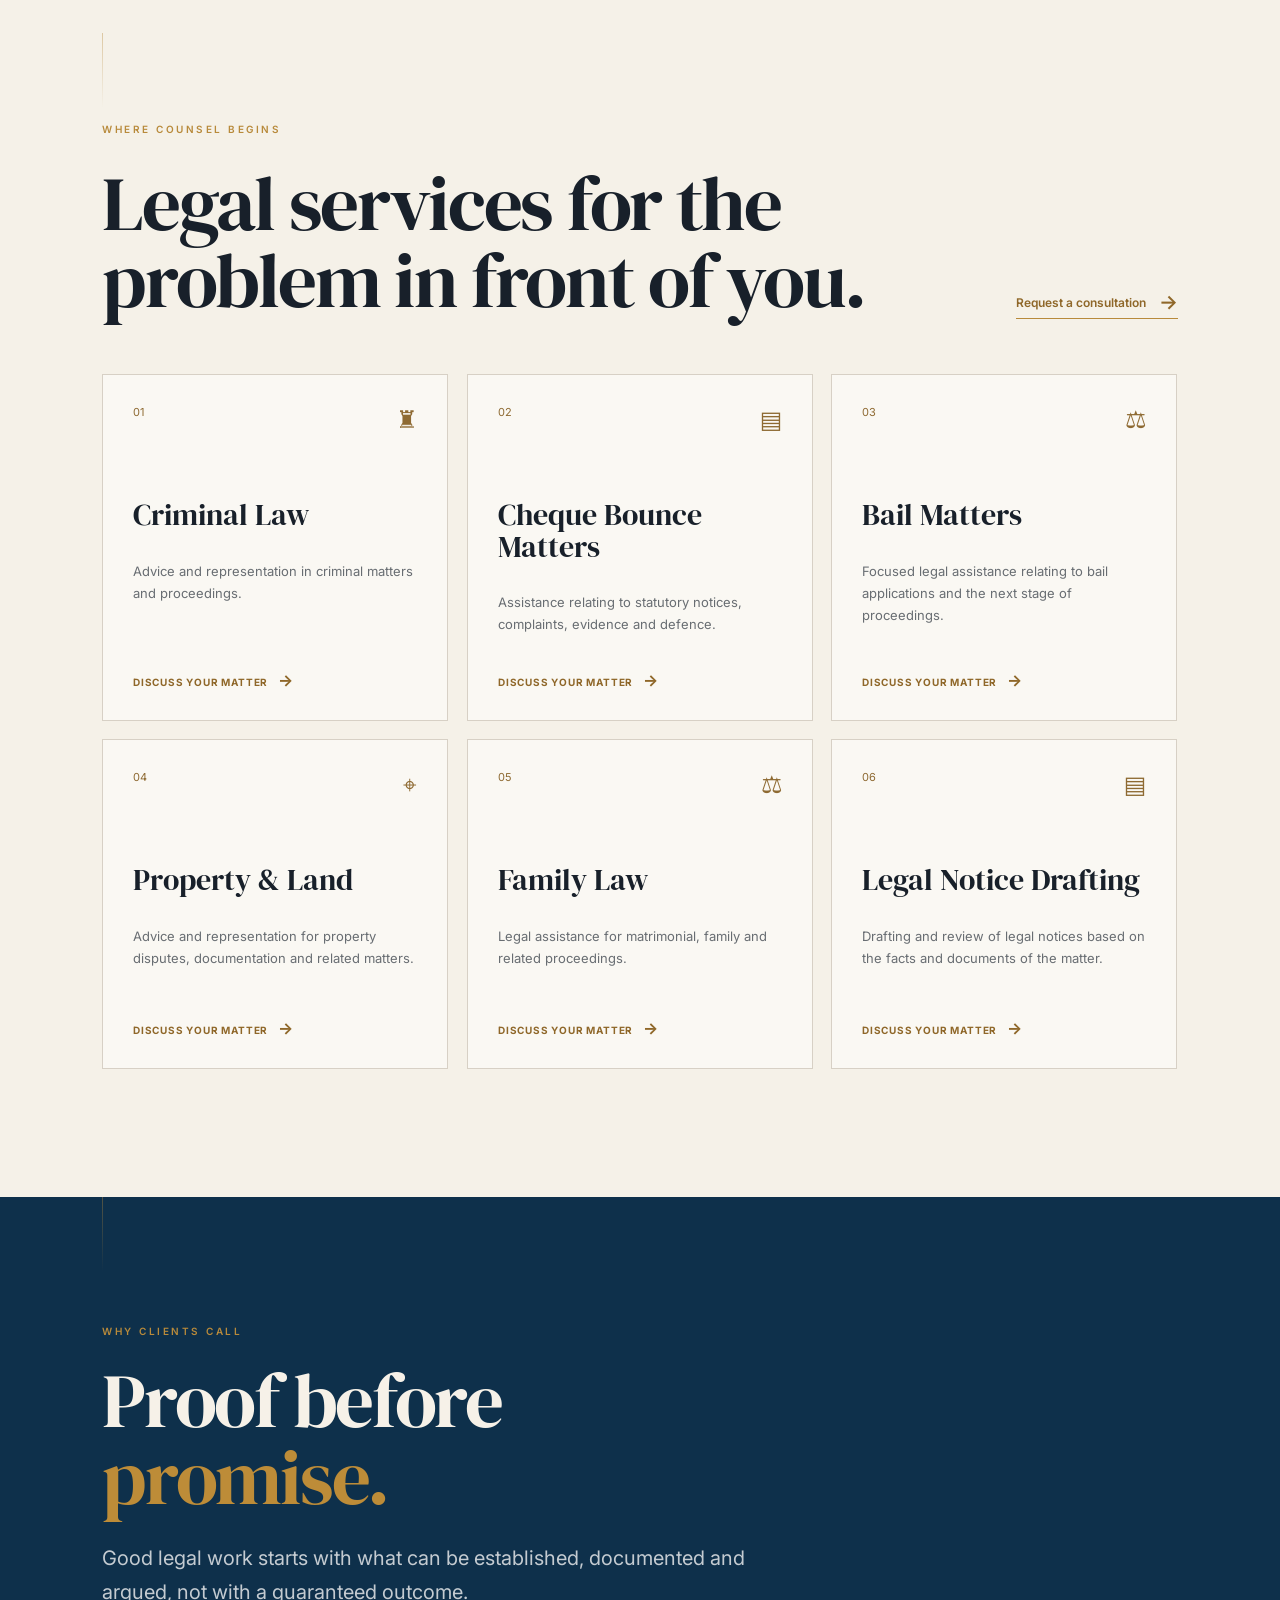
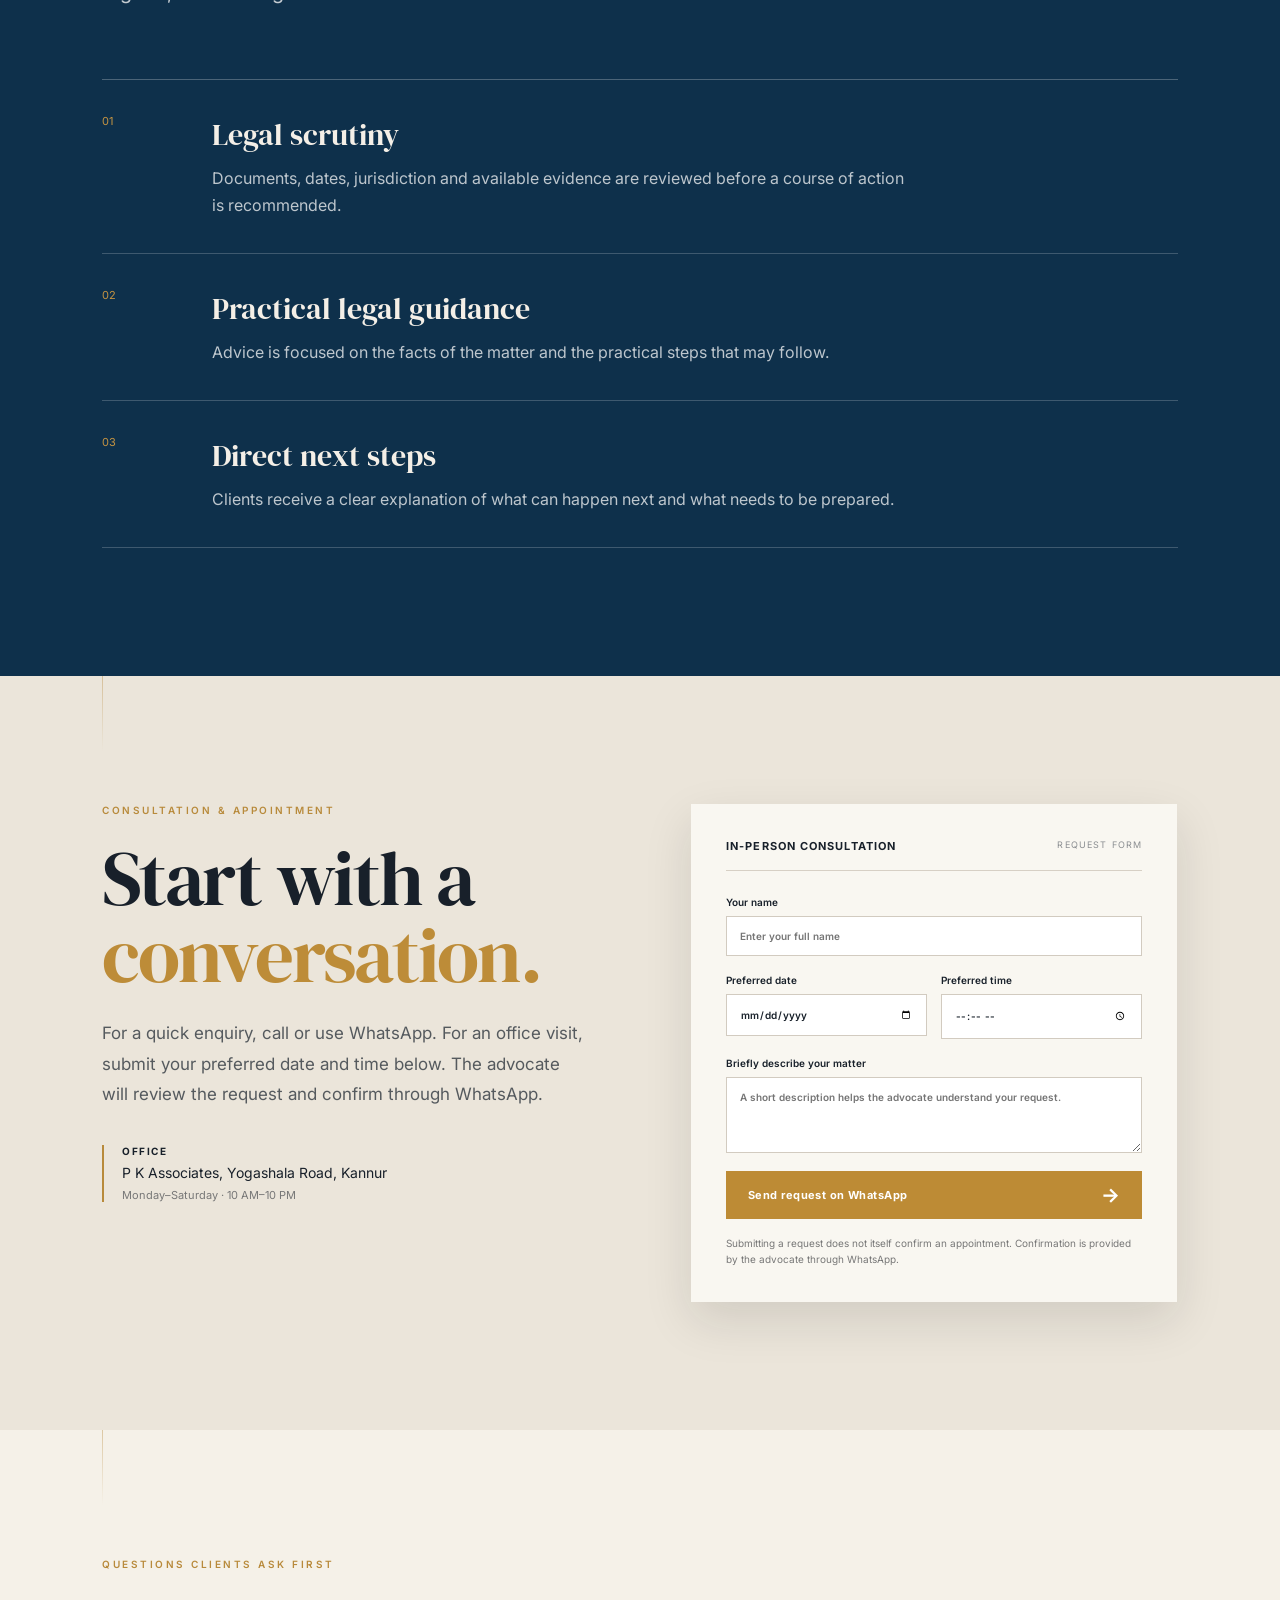
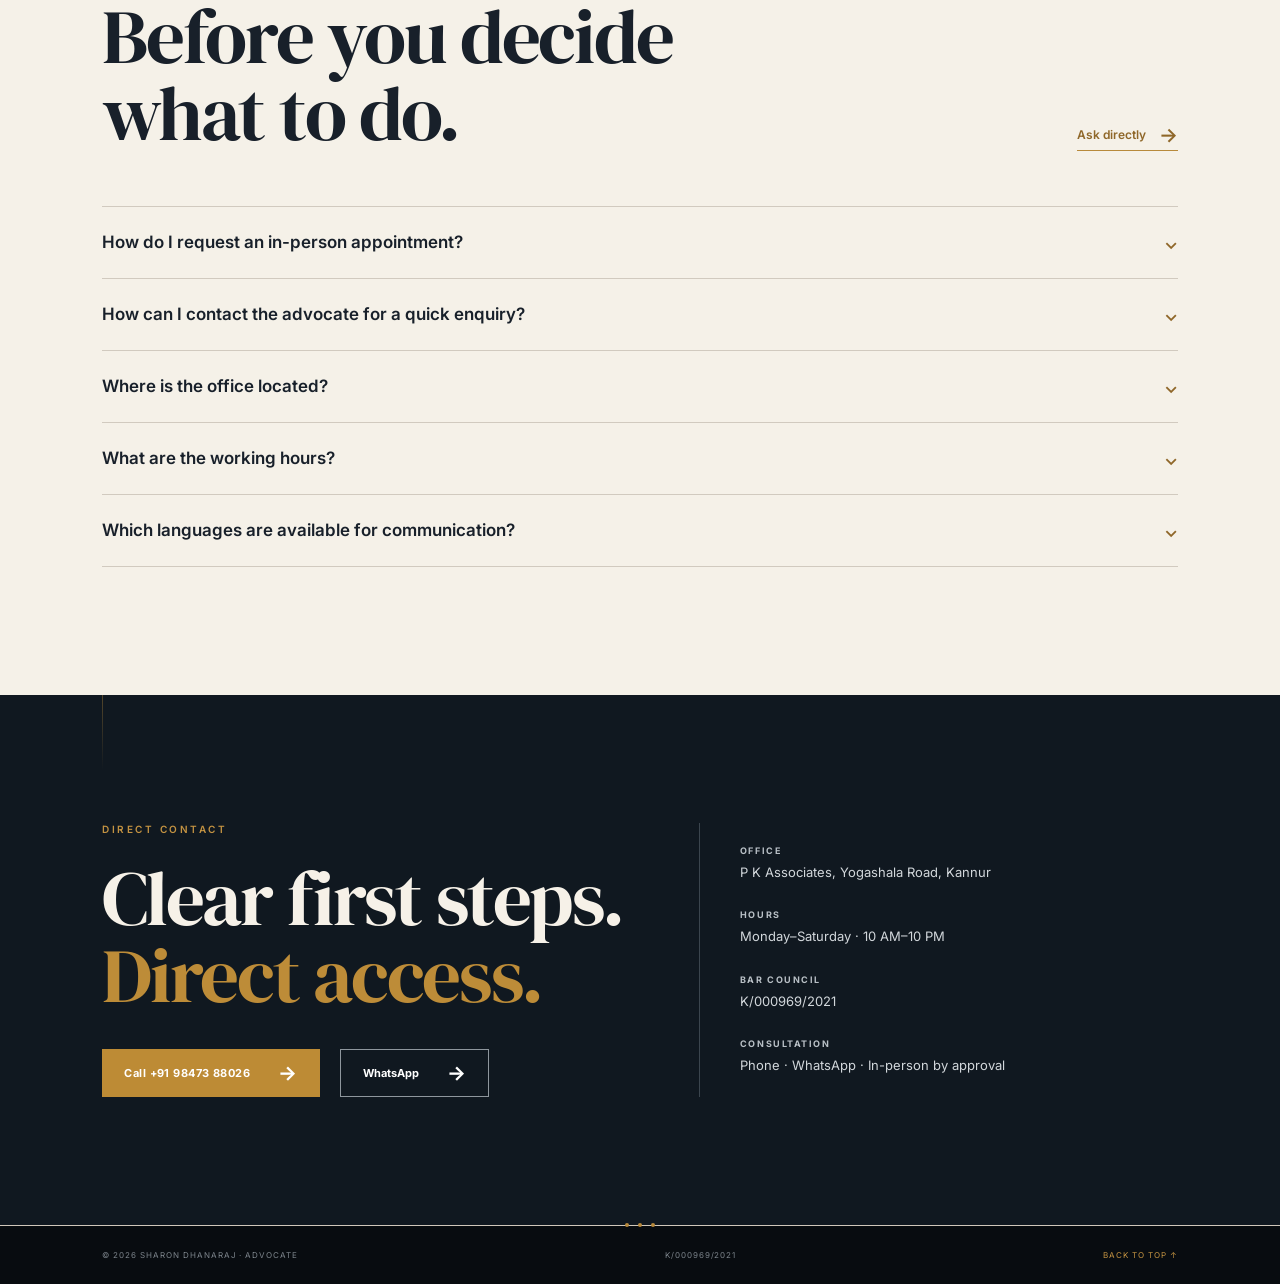
==== commit 4d348919: "Update title and Open Graph meta tags" ====
--- a/index.html
+++ b/index.html
@@ -3,12 +3,12 @@
 <head>
   <meta charset="utf-8">
   <meta name="viewport" content="width=device-width, initial-scale=1">
-  <title>Leading Advocates in Kannur|Advocate Sharon Dhanaraj | Kannur Court</title>
+  <title> Advocate Sharon Dhanaraj |Leading Advocates in Kannur| Kannur Court</title>
   <meta name="description" content="Advocate Sharon Dhanaraj provides legal consultation and representation for civil, criminal, family, property, consumer and motor accident matters in Kannur.">
   <meta name="author" content="Advocate Sharon Dhanaraj">
   <meta name="robots" content="index, follow">
   <link rel="canonical" href="https://www-advsharondharaj-com.github.io/Adv.Sharon-Dhanaraj/">
-  <meta property="og:title" content="Advocate Sharon Dhanaraj | Kannur Court">
+  <meta property="og:title" content="Advocate Sharon Dhanaraj | Leading Advocates in Kannur|Kannur Court">
   <meta property="og:description" content="Legal consultation and representation by Advocate Sharon Dhanaraj in Kannur.">
   <meta property="og:type" content="website">
   <meta property="og:url" content="https://www-advsharondharaj-com.github.io/Adv.Sharon-Dhanaraj/">
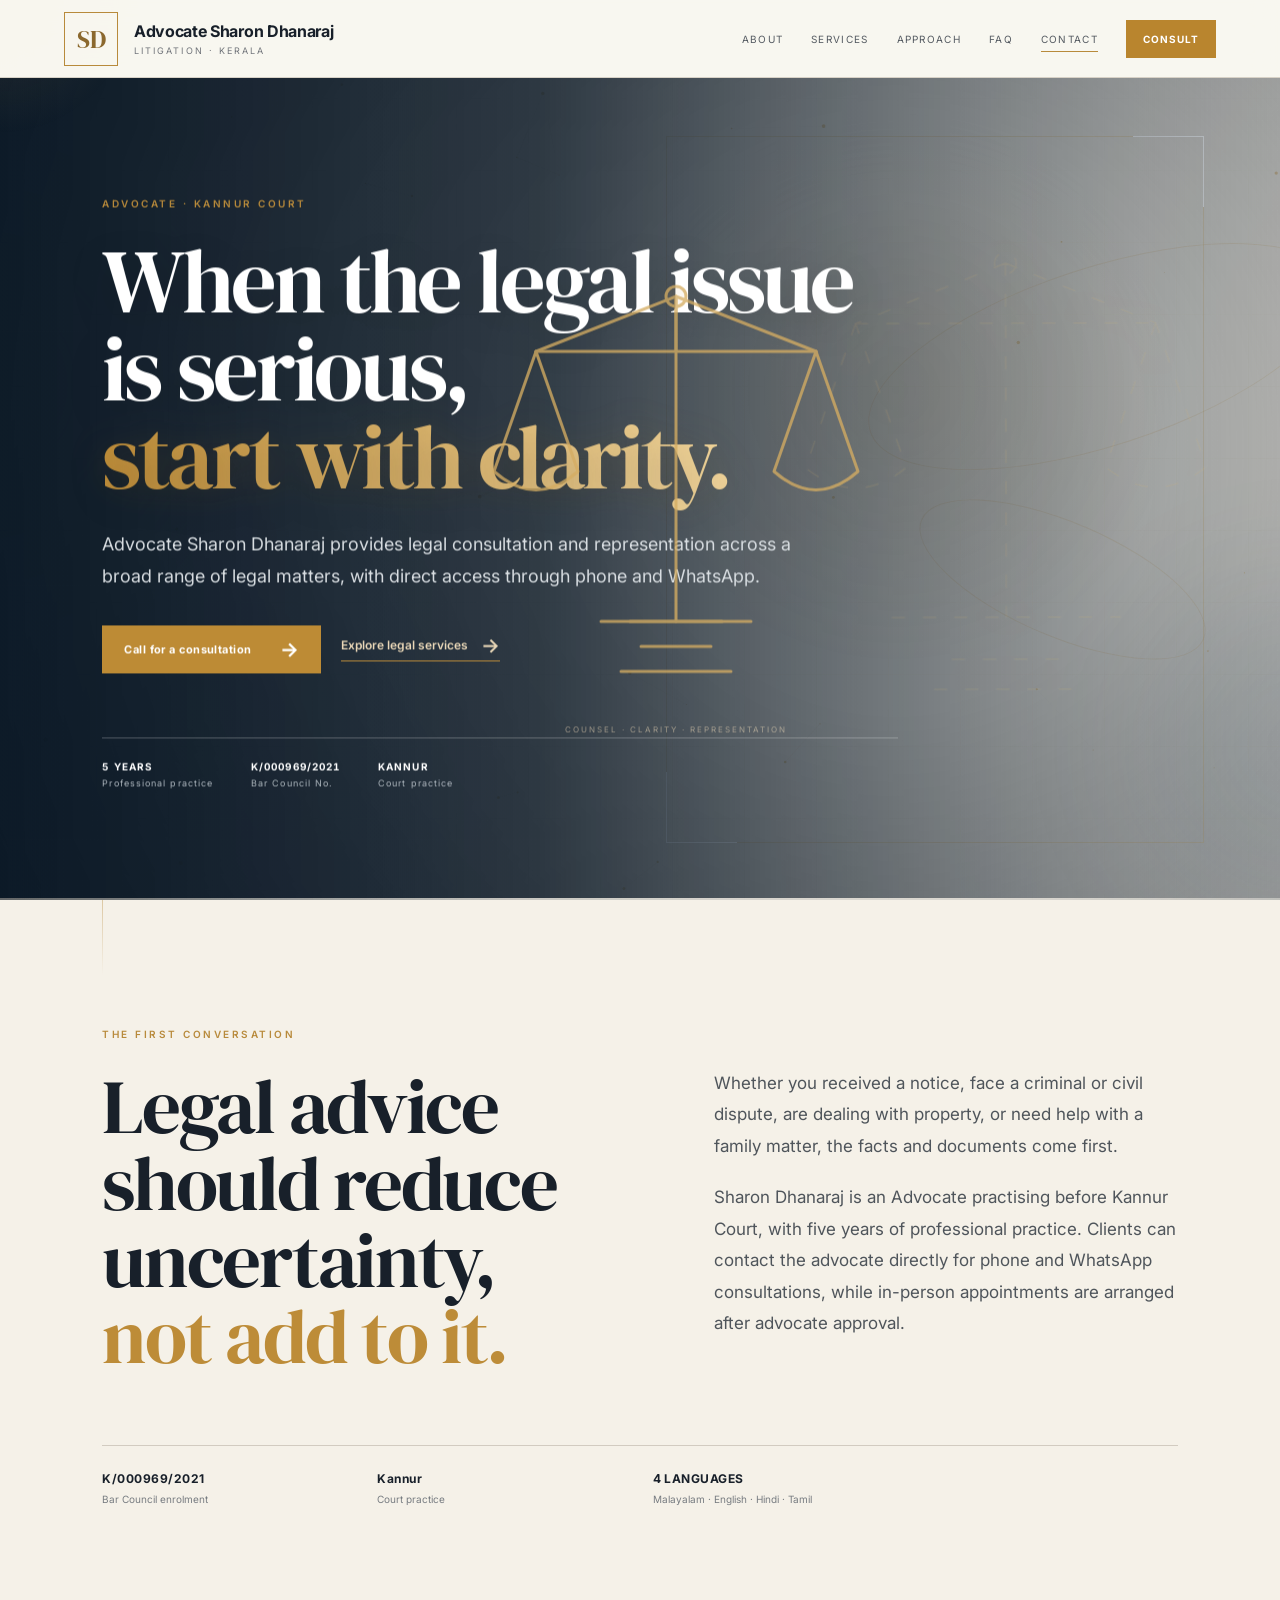
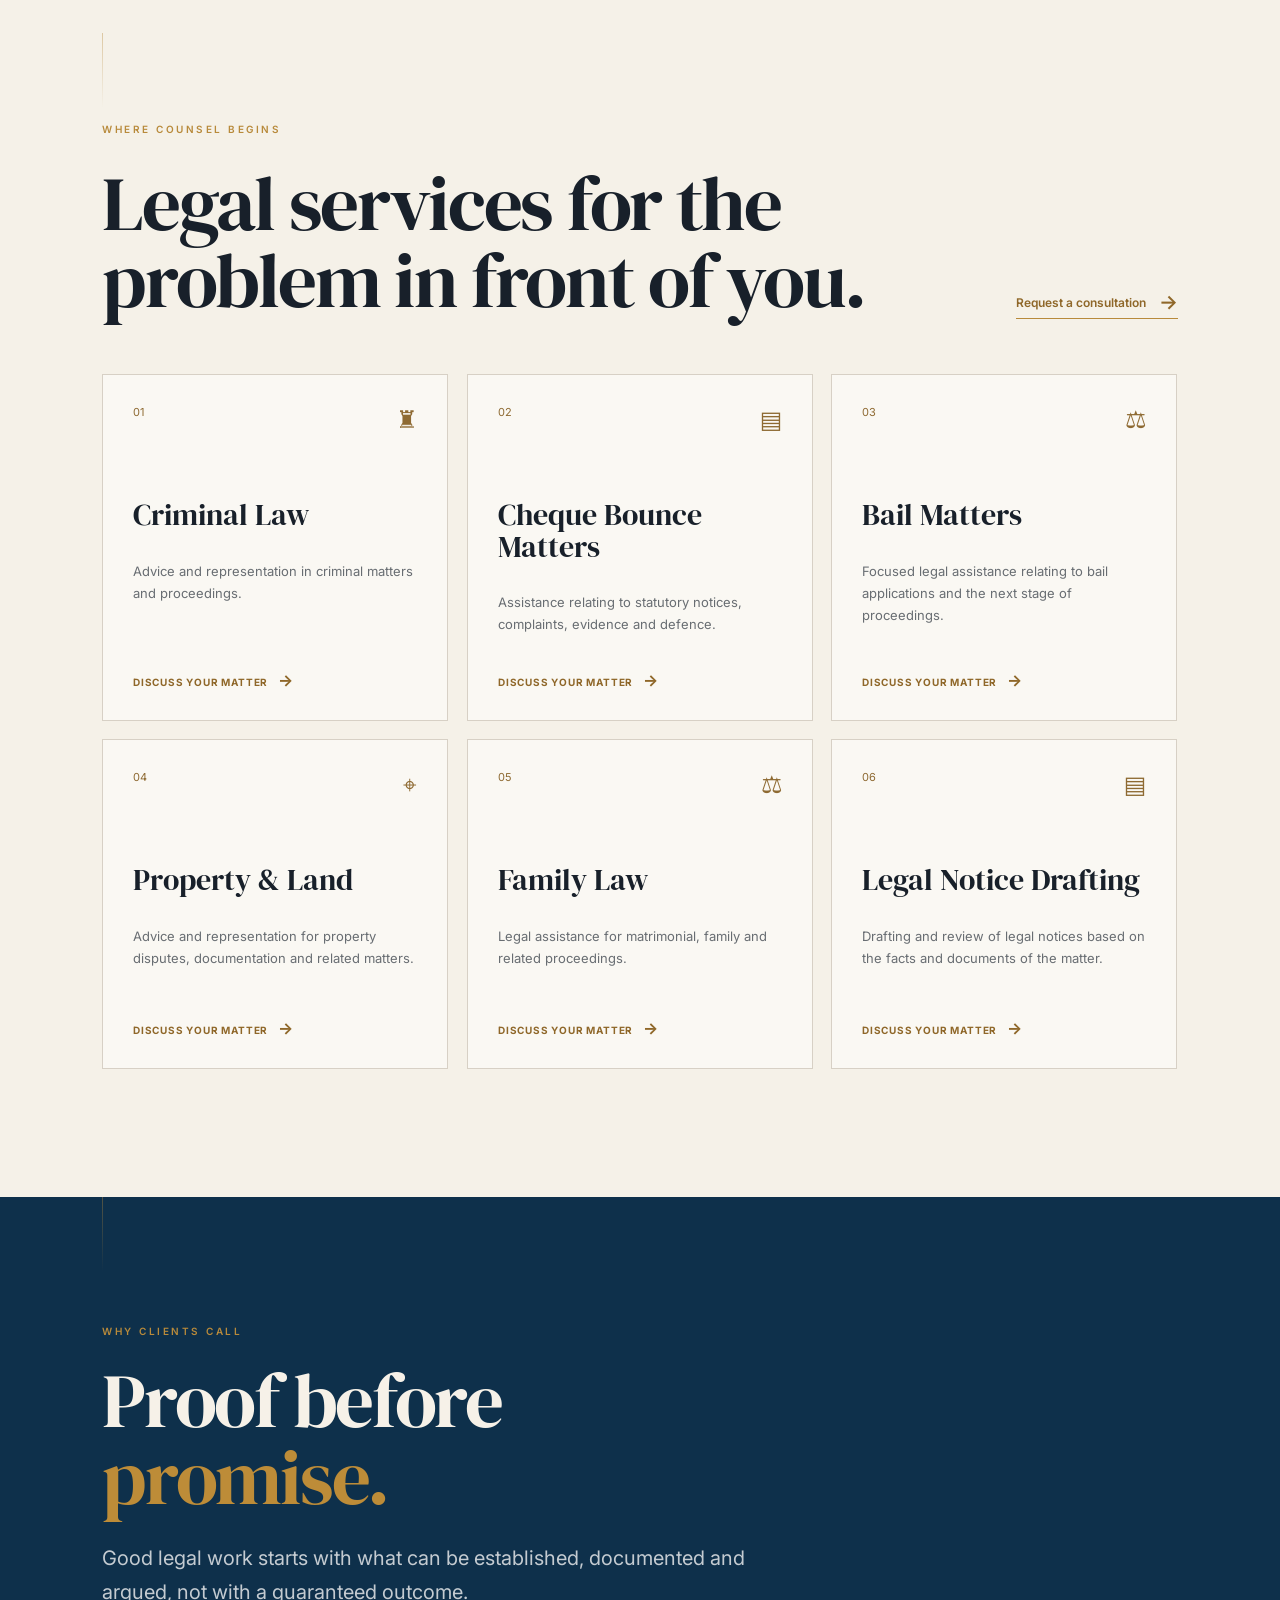
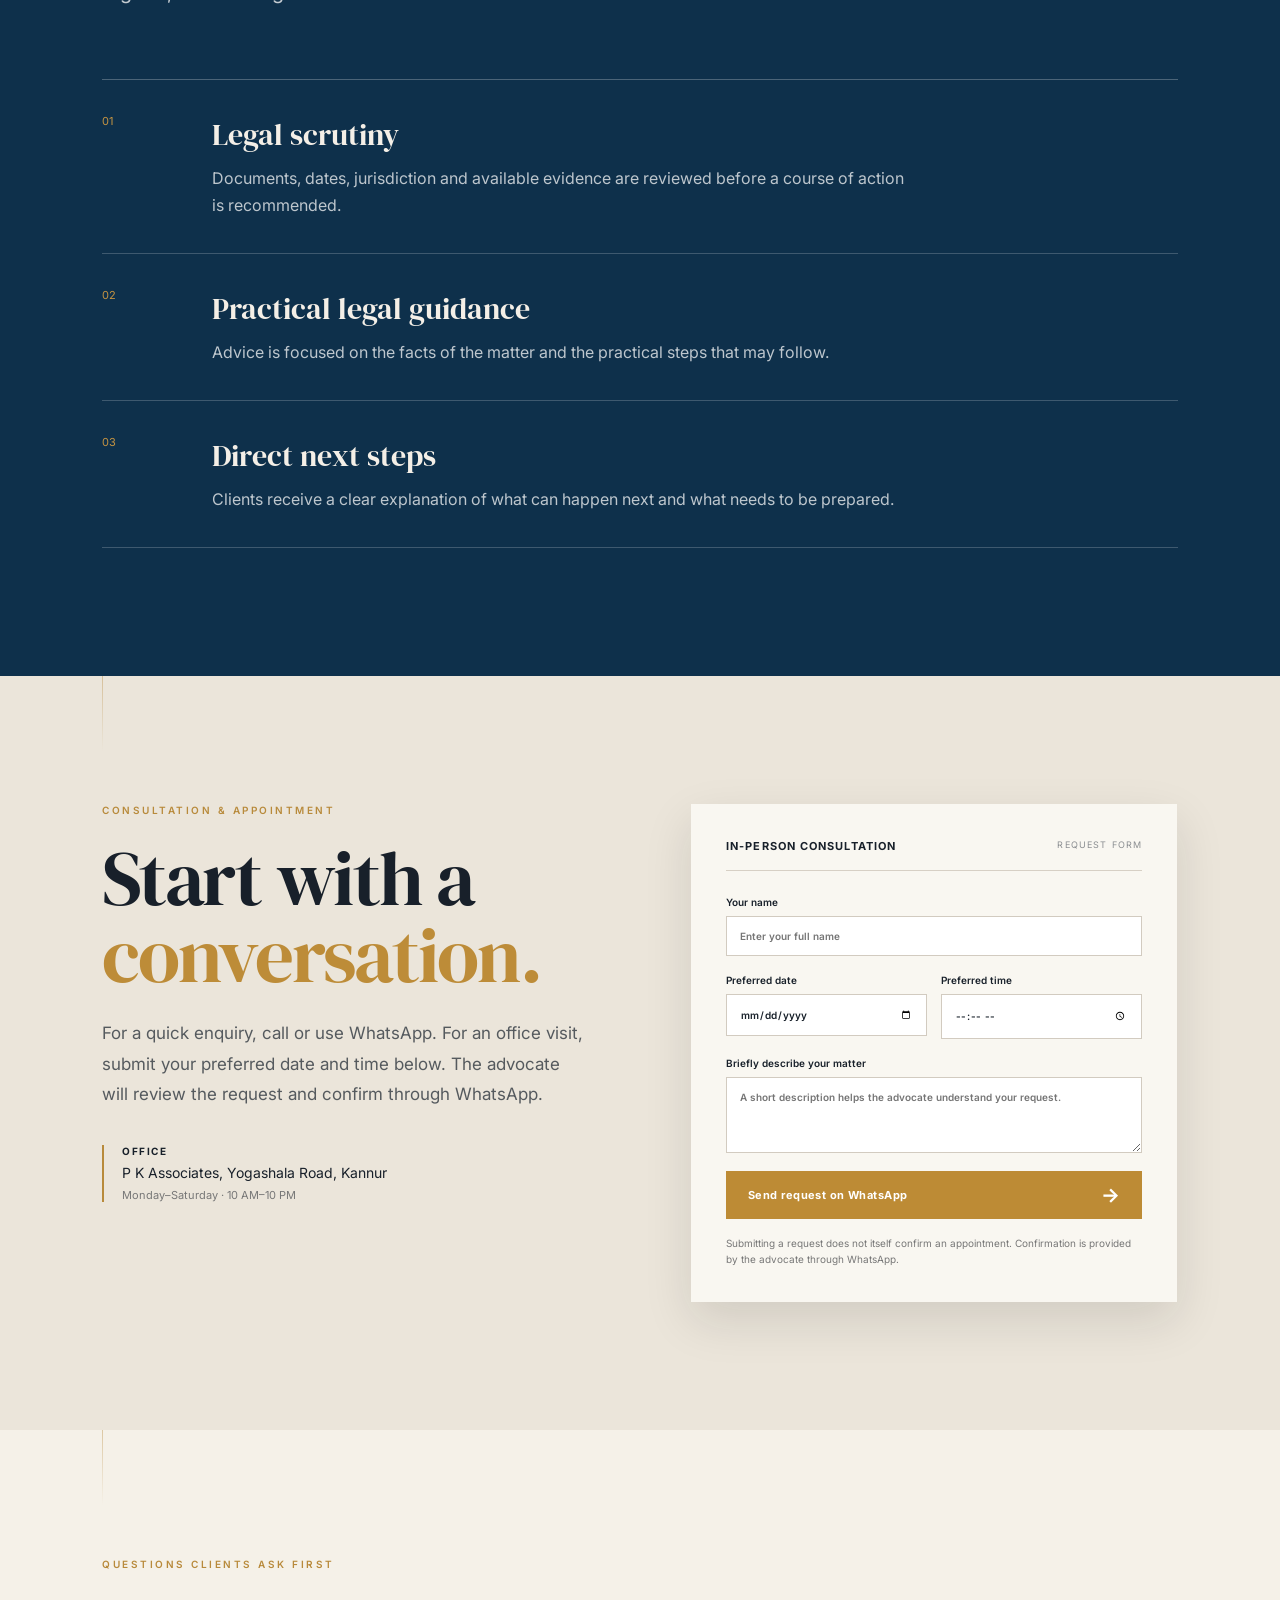
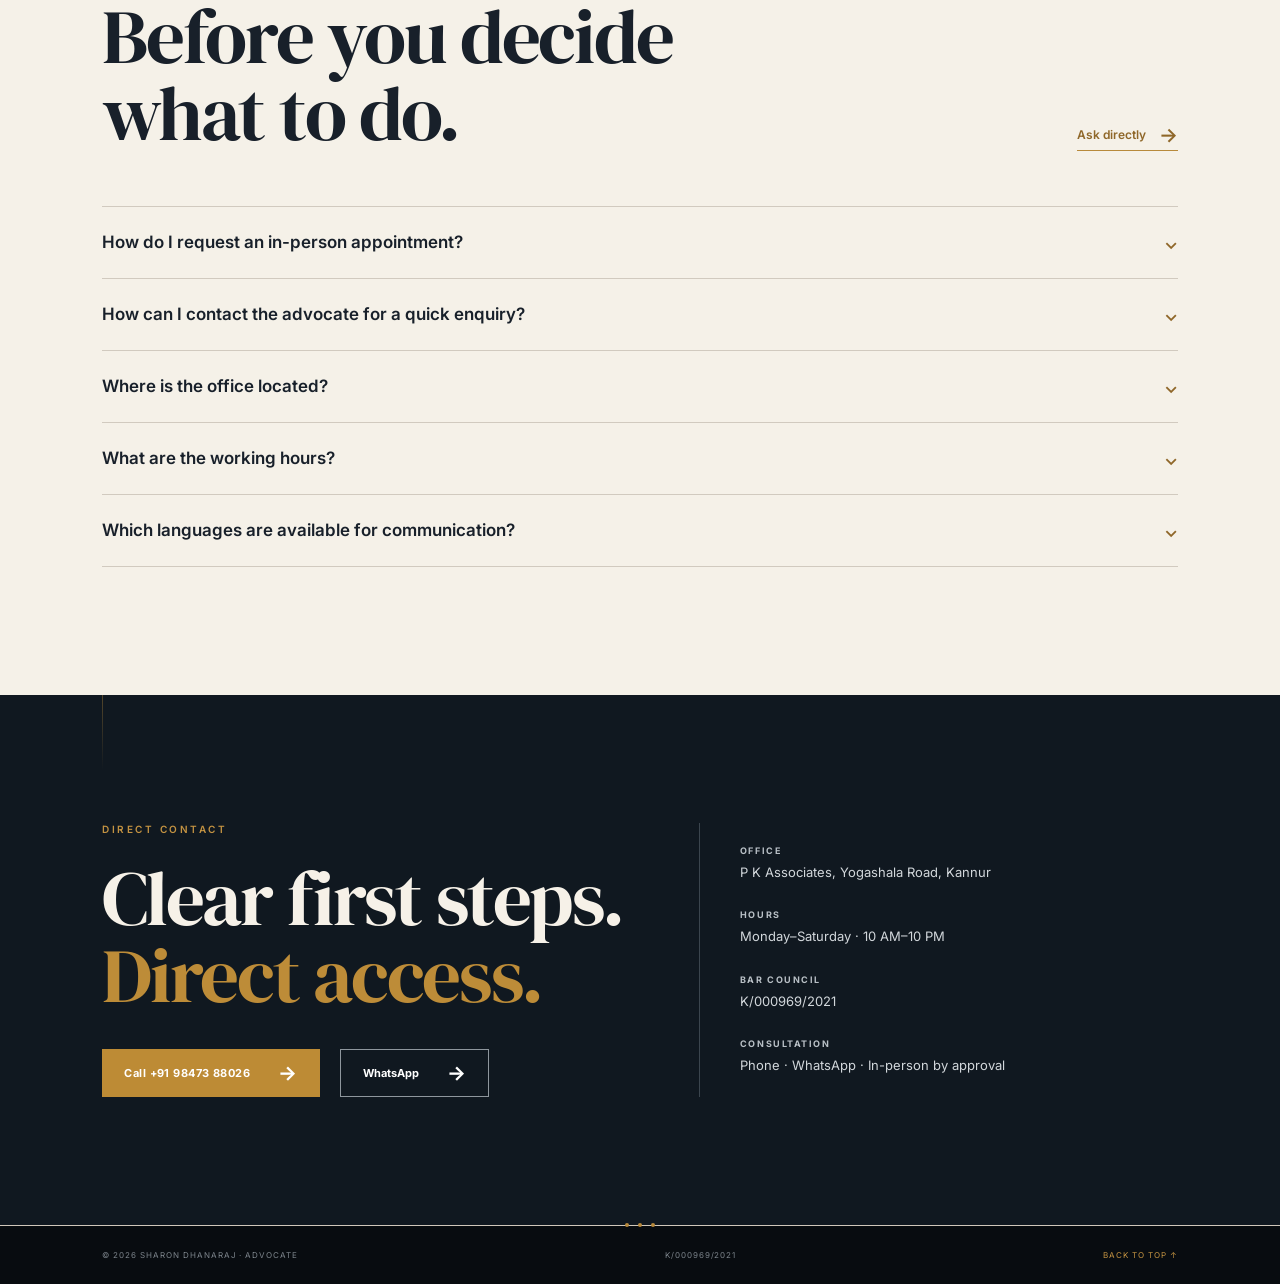
==== commit 64fc4554: "Update Open Graph title meta tag formatting" ====
--- a/index.html
+++ b/index.html
@@ -8,7 +8,7 @@
   <meta name="author" content="Advocate Sharon Dhanaraj">
   <meta name="robots" content="index, follow">
   <link rel="canonical" href="https://www-advsharondharaj-com.github.io/Adv.Sharon-Dhanaraj/">
-  <meta property="og:title" content="Advocate Sharon Dhanaraj | Leading Advocates in Kannur|Kannur Court">
+  <meta property="og:title" content="Advocate Sharon Dhanaraj|Leading Advocates in Kannur|Kannur Court">
   <meta property="og:description" content="Legal consultation and representation by Advocate Sharon Dhanaraj in Kannur.">
   <meta property="og:type" content="website">
   <meta property="og:url" content="https://www-advsharondharaj-com.github.io/Adv.Sharon-Dhanaraj/">
